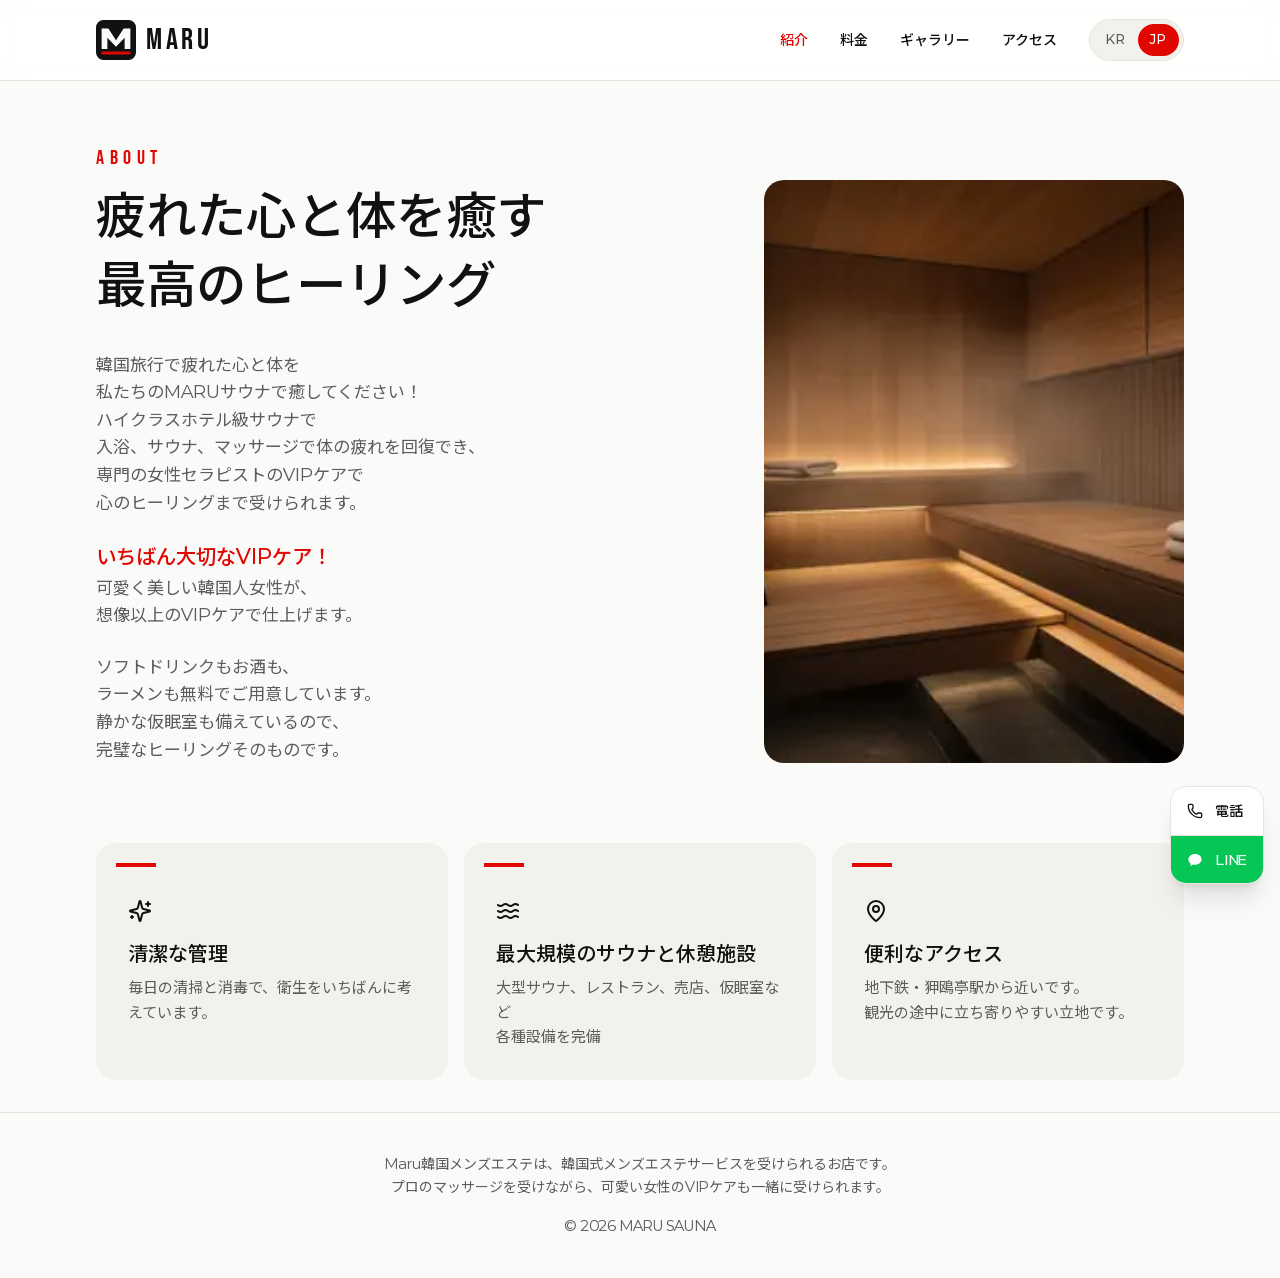
==== about/index.html @ e3f797ff "Align the hero block with the left guide" ====
<!DOCTYPE html><html lang="ja" class="antialiased"><head><meta name="twitter:card" content="summary_large_image"><meta name="twitter:title" content="MARU SPA &amp; SAUNA"><meta property="og:title" content="MARU SPA &amp; SAUNA"><meta property="og:site_name" content="MARU SPA &amp; SAUNA"><meta property="og:description" content="韓国旅行の疲れを癒すハイクラスサウナとオイルマッサージ、VIPケア。ドリンクとラーメン、仮眠室完備。"><meta name="twitter:description" content="韓国旅行の疲れを癒すハイクラスサウナとオイルマッサージ、VIPケア。ドリンクとラーメン、仮眠室完備。"><meta property="og:type" content="website"><meta property="og:url" content="https://marusauna.com/about"><meta property="og:image" content="https://marusauna.com/og.jpg"><meta property="og:image:width" content="1200"><meta property="og:image:height" content="630"><meta name="twitter:image" content="https://marusauna.com/og.jpg"><meta charSet="utf-8"/><meta name="viewport" content="width=device-width, initial-scale=1, viewport-fit=cover"/><link rel="stylesheet" href="/assets/styles-Bxp9fNoZ.css" data-precedence="default"/><title>紹介 | MARU SPA &amp; SAUNA</title><meta name="theme-color" content="#fafaf8"/><meta name="description" content="韓国旅行の疲れを癒すハイクラスサウナとオイルマッサージ、VIPケア。ドリンクとラーメン、仮眠室完備。"/><meta property="og:locale" content="ja_JP"/><meta property="og:locale:alternate" content="ko_KR"/><meta name="robots" content="index, follow, max-image-preview:large"/><meta name="googlebot" content="index, follow, max-image-preview:large"/><meta property="og:image:alt" content="江南・狎鴎亭のメンズエステ MARU"/><meta name="geo.region" content="KR-11"/><meta name="geo.placename" content="ソウル特別市江南区新沙洞"/><link rel="preload" href="/fonts/bebas-neue.woff2" as="font" type="font/woff2" crossorigin="anonymous"/><link rel="preload" href="/fonts/noto-sans-jp-400.woff2" as="font" type="font/woff2" crossorigin="anonymous"/><link rel="icon" href="/favicon.ico" sizes="32x32"/><link rel="icon" type="image/svg+xml" href="/favicon.svg"/><link rel="manifest" href="/__grok/manifest.webmanifest"/><link rel="apple-touch-icon" href="/__grok/icon-180.png"/><link rel="canonical" href="https://marusauna.com/about"/><link rel="alternate" hreflang="ko" href="https://marusauna.com/ko/about"/><link rel="alternate" hreflang="ja" href="https://marusauna.com/about"/><link rel="alternate" hreflang="x-default" href="https://marusauna.com/about"/><meta name="apple-mobile-web-app-title" content="MARU SPA &amp; SAUNA"><meta name="apple-mobile-web-app-status-bar-style" content="black"><script src="https://grok.com/grok-app-builder/extensions.js" defer></script></head><body><script type="application/ld+json">{"@context":"https://schema.org","@type":"HealthAndBeautyBusiness","name":"MARU SPA & SAUNA","telephone":"+82-10-2515-5442","alternateName":["마루 사우나","マルサウナ"],"image":["https://marusauna.com/og.jpg","https://marusauna.com/photos/hero-spa.jpg"],"url":"https://marusauna.com/about","address":{"@type":"PostalAddress","streetAddress":"논현로 831 네오스빌딩 지하","addressLocality":"강남구","addressRegion":"서울특별시","addressCountry":"KR"},"geo":{"@type":"GeoCoordinates","latitude":37.522581,"longitude":127.027856},"hasMap":"https://www.google.com/maps/search/?api=1&query=%EC%84%9C%EC%9A%B8%ED%8A%B9%EB%B3%84%EC%8B%9C%20%EA%B0%95%EB%82%A8%EA%B5%AC%20%EB%85%BC%ED%98%84%EB%A1%9C%20831%20%EB%84%A4%EC%98%A4%EC%8A%A4%EB%B9%8C%EB%94%A9","openingHoursSpecification":{"@type":"OpeningHoursSpecification","dayOfWeek":["Monday","Tuesday","Wednesday","Thursday","Friday","Saturday","Sunday"],"opens":"00:00","closes":"23:59"},"priceRange":"₩120,000 - ₩250,000","currenciesAccepted":"KRW, JPY","paymentAccepted":"Cash, Credit Card","areaServed":"JP","inLanguage":"ja","hasOfferCatalog":{"@type":"OfferCatalog","name":"料金","itemListElement":[{"@type":"Offer","name":"Aコース 80分","price":"120000","priceCurrency":"KRW"},{"@type":"Offer","name":"Bコース 75分","price":"180000","priceCurrency":"KRW"},{"@type":"Offer","name":"Cコース 90分","price":"250000","priceCurrency":"KRW"}]}}</script><!--$--><div class="min-h-screen bg-bg text-ink"><a href="#content" class="sr-only focus:not-sr-only focus:fixed focus:top-3 focus:left-3 focus:z-[70] focus:rounded-full focus:bg-ink focus:px-4 focus:py-3 focus:text-sm focus:text-surface">本文へスキップ</a><header class="fixed inset-x-0 top-0 z-40 border-b border-line bg-surface/85 backdrop-blur-md"><div class="mx-auto flex h-16 max-w-6xl items-center justify-between gap-3 px-5 md:h-20 md:px-8"><a class="flex items-center gap-2.5" aria-label="MARU" href="/"><svg viewBox="0 0 32 32" class="size-9 shrink-0 md:size-10" aria-hidden="true"><rect width="32" height="32" rx="6" fill="#111111"></rect><path fill="#FAFAF8" d="M4.5 23.2V6.8h5.4l6.1 9.4 6.1-9.4h5.4v16.4h-4.6V14.2L16 21.4l-6.9-7.2v9z"></path><rect x="4.5" y="25.2" width="23" height="2.4" fill="#E10600"></rect></svg><span class="font-display text-3xl tracking-[0.12em]">MARU</span></a><div class="ml-auto flex items-center gap-6 md:gap-8"><nav class="hidden gap-8 text-sm font-medium md:flex"><a class="text-accent active" href="/about" data-status="active" aria-current="page">紹介</a><a class="hover:text-accent" href="/pricing">料金</a><a class="hover:text-accent" href="/gallery">ギャラリー</a><a class="hover:text-accent" href="/access">アクセス</a></nav><div class="inline-flex items-center rounded-full border border-line bg-soft p-1 text-[13px] font-medium tracking-[0.08em]"><a class="rounded-full px-3 py-1.5 text-muted hover:text-ink" href="/ko/about">KR</a><a aria-current="page" class="rounded-full px-3 py-1.5 bg-accent text-surface active" href="/about" data-status="active">JP</a></div><button type="button" class="menu-button grid size-11 cursor-pointer place-items-center rounded-full border border-line md:hidden" popovertarget="mobile-menu" aria-label="メニューを開く"><svg xmlns="http://www.w3.org/2000/svg" width="24" height="24" viewBox="0 0 24 24" fill="none" stroke="currentColor" stroke-width="2" stroke-linecap="round" stroke-linejoin="round" class="lucide lucide-menu menu-open size-5" aria-hidden="true"><path d="M4 12h16"></path><path d="M4 18h16"></path><path d="M4 6h16"></path></svg><svg xmlns="http://www.w3.org/2000/svg" width="24" height="24" viewBox="0 0 24 24" fill="none" stroke="currentColor" stroke-width="2" stroke-linecap="round" stroke-linejoin="round" class="lucide lucide-x menu-close size-5" aria-hidden="true"><path d="M18 6 6 18"></path><path d="m6 6 12 12"></path></svg></button><nav id="mobile-menu" popover="auto" class="mobile-menu md:hidden"><a class="block py-3 text-right text-lg font-medium text-accent active" href="/about" data-status="active" aria-current="page">紹介</a><a class="block py-3 text-right text-lg font-medium " href="/pricing">料金</a><a class="block py-3 text-right text-lg font-medium " href="/gallery">ギャラリー</a><a class="block py-3 text-right text-lg font-medium " href="/access">アクセス</a></nav></div></div></header><main id="content" tabindex="-1" class="scroll-mt-20 outline-none"><section class="mx-auto max-w-6xl px-4 pb-16 md:px-8 md:pb-20 pt-28 md:pt-36"><p class="font-display text-xl tracking-[0.28em] text-accent">ABOUT</p><div class="mt-2 grid items-stretch gap-8 md:grid-cols-[minmax(0,1fr)_320px] lg:grid-cols-[minmax(0,1fr)_420px] lg:gap-12"><div><h2 class="max-w-full text-[clamp(2rem,4vw,3.15rem)] font-semibold leading-snug">疲れた心と体を癒す<br/>最高のヒーリング</h2><div class="mt-8 space-y-6 text-[15px] leading-relaxed text-muted sm:text-base md:text-[17px]"><p><span class="block  ">韓国旅行で疲れた心と体を</span><span class="block  ">私たちのMARUサウナで癒してください！</span><span class="block  ">ハイクラスホテル級サウナで</span><span class="block  ">入浴、サウナ、マッサージで体の疲れを回復でき、</span><span class="block  ">専門の女性セラピストのVIPケアで</span><span class="block  ">心のヒーリングまで受けられます。</span></p><p><span class="block  text-[1.2em] font-medium text-accent">いちばん大切なVIPケア！</span><span class="block  ">可愛く美しい韓国人女性が、</span><span class="block  ">想像以上のVIPケアで仕上げます。</span></p><p><span class="block  ">ソフトドリンクもお酒も、</span><span class="block  ">ラーメンも無料でご用意しています。</span><span class="block  ">静かな仮眠室も備えているので、</span><span class="block  ">完璧なヒーリングそのものです。</span></p></div></div><div class="relative mt-8 h-56 overflow-hidden rounded-card md:mt-0 md:h-full"><picture class="block h-full w-full"><source type="image/webp" srcset="/photos/sauna-480.webp 480w, /photos/sauna-800.webp 800w" sizes="(min-width: 1024px) 420px, (min-width: 768px) 320px, 100vw"/><img src="/photos/sauna-800.webp" alt="温かい木のサウナ室内" width="1168" height="784" sizes="(min-width: 1024px) 420px, (min-width: 768px) 320px, 100vw" class="absolute inset-0 h-full w-full object-cover" loading="lazy" decoding="async" fetchpriority="low"/></picture></div></div></section><section class="mx-auto grid max-w-6xl gap-4 px-5 pb-8 md:grid-cols-3 md:px-8"><article class="relative rounded-card bg-soft p-8"><span class="absolute top-5 left-5 h-1 w-10 bg-accent"></span><svg xmlns="http://www.w3.org/2000/svg" width="24" height="24" viewBox="0 0 24 24" fill="none" stroke="currentColor" stroke-width="2" stroke-linecap="round" stroke-linejoin="round" class="lucide lucide-sparkles mt-6 size-6" aria-hidden="true"><path d="M9.937 15.5A2 2 0 0 0 8.5 14.063l-6.135-1.582a.5.5 0 0 1 0-.962L8.5 9.936A2 2 0 0 0 9.937 8.5l1.582-6.135a.5.5 0 0 1 .963 0L14.063 8.5A2 2 0 0 0 15.5 9.937l6.135 1.581a.5.5 0 0 1 0 .964L15.5 14.063a2 2 0 0 0-1.437 1.437l-1.582 6.135a.5.5 0 0 1-.963 0z"></path><path d="M20 3v4"></path><path d="M22 5h-4"></path><path d="M4 17v2"></path><path d="M5 18H3"></path></svg><h3 class="mt-4 text-xl font-semibold">清潔な管理</h3><p class="mt-2 whitespace-pre-line text-[15px] leading-relaxed text-muted">毎日の清掃と消毒で、衛生をいちばんに考えています。</p></article><article class="relative rounded-card bg-soft p-8"><span class="absolute top-5 left-5 h-1 w-10 bg-accent"></span><svg xmlns="http://www.w3.org/2000/svg" width="24" height="24" viewBox="0 0 24 24" fill="none" stroke="currentColor" stroke-width="2" stroke-linecap="round" stroke-linejoin="round" class="lucide lucide-waves mt-6 size-6" aria-hidden="true"><path d="M2 6c.6.5 1.2 1 2.5 1C7 7 7 5 9.5 5c2.6 0 2.4 2 5 2 2.5 0 2.5-2 5-2 1.3 0 1.9.5 2.5 1"></path><path d="M2 12c.6.5 1.2 1 2.5 1 2.5 0 2.5-2 5-2 2.6 0 2.4 2 5 2 2.5 0 2.5-2 5-2 1.3 0 1.9.5 2.5 1"></path><path d="M2 18c.6.5 1.2 1 2.5 1 2.5 0 2.5-2 5-2 2.6 0 2.4 2 5 2 2.5 0 2.5-2 5-2 1.3 0 1.9.5 2.5 1"></path></svg><h3 class="mt-4 text-xl font-semibold">最大規模のサウナと休憩施設</h3><p class="mt-2 whitespace-pre-line text-[15px] leading-relaxed text-muted">大型サウナ、レストラン、売店、仮眠室など
各種設備を完備</p></article><article class="relative rounded-card bg-soft p-8"><span class="absolute top-5 left-5 h-1 w-10 bg-accent"></span><svg xmlns="http://www.w3.org/2000/svg" width="24" height="24" viewBox="0 0 24 24" fill="none" stroke="currentColor" stroke-width="2" stroke-linecap="round" stroke-linejoin="round" class="lucide lucide-map-pin mt-6 size-6" aria-hidden="true"><path d="M20 10c0 4.993-5.539 10.193-7.399 11.799a1 1 0 0 1-1.202 0C9.539 20.193 4 14.993 4 10a8 8 0 0 1 16 0"></path><circle cx="12" cy="10" r="3"></circle></svg><h3 class="mt-4 text-xl font-semibold">便利なアクセス</h3><p class="mt-2 whitespace-pre-line text-[15px] leading-relaxed text-muted">地下鉄・狎鴎亭駅から近いです。
観光の途中に立ち寄りやすい立地です。</p></article></section></main><footer class="border-t border-line px-5 py-10 text-center text-sm leading-relaxed text-muted"><p class="mx-auto max-w-3xl"><span class="block">Maru韓国メンズエステは、韓国式メンズエステサービスを受けられるお店です。</span><span class="block">プロのマッサージを受けながら、可愛い女性のVIPケアも一緒に受けられます。</span></p><p class="mt-4">© 2026 MARU SAUNA</p></footer><div class="fixed right-[max(1rem,env(safe-area-inset-right))] bottom-[max(1rem,env(safe-area-inset-bottom))] z-50 flex flex-col overflow-hidden rounded-2xl border border-line bg-surface shadow-xl"><a href="tel:+821025155442" class="flex min-h-12 items-center gap-3 px-4 py-3 text-sm font-medium hover:bg-soft"><svg xmlns="http://www.w3.org/2000/svg" width="24" height="24" viewBox="0 0 24 24" fill="none" stroke="currentColor" stroke-width="2" stroke-linecap="round" stroke-linejoin="round" class="lucide lucide-phone size-4 shrink-0" aria-hidden="true"><path d="M13.832 16.568a1 1 0 0 0 1.213-.303l.355-.465A2 2 0 0 1 17 15h3a2 2 0 0 1 2 2v3a2 2 0 0 1-2 2A18 18 0 0 1 2 4a2 2 0 0 1 2-2h3a2 2 0 0 1 2 2v3a2 2 0 0 1-.8 1.6l-.468.351a1 1 0 0 0-.292 1.233 14 14 0 0 0 6.392 6.384"></path></svg>電話</a><span class="flex min-h-12 items-center gap-3 border-t border-line bg-[#06C755] px-4 py-3 text-sm font-semibold tracking-tight text-white"><svg viewBox="0 0 24 24" class="size-4 shrink-0" aria-hidden="true"><path fill="currentColor" d="M12 3C6.5 3 2 6.8 2 11.4c0 2.6 1.5 4.9 3.8 6.4-.1.7-.5 2.4-.6 2.8-.1.4.2.7.5.5.3-.2 2.4-1.6 3.3-2.2.9.3 1.9.4 2.9.4 5.5 0 10-3.8 10-8.3S17.5 3 12 3z"></path></svg>LINE</span></div></div><!--/$--></body></html>
---- assets/styles-Bxp9fNoZ.css ----
/*! tailwindcss v4.3.3 | MIT License | https://tailwindcss.com */
@layer properties{@supports (((-webkit-hyphens:none)) and (not (margin-trim:inline))) or ((-moz-orient:inline) and (not (color:rgb(from red r g b)))){*,:before,:after,::backdrop{--tw-space-y-reverse:0;--tw-border-style:solid;--tw-gradient-position:initial;--tw-gradient-from:#0000;--tw-gradient-via:#0000;--tw-gradient-to:#0000;--tw-gradient-stops:initial;--tw-gradient-via-stops:initial;--tw-gradient-from-position:0%;--tw-gradient-via-position:50%;--tw-gradient-to-position:100%;--tw-leading:initial;--tw-font-weight:initial;--tw-tracking:initial;--tw-ordinal:initial;--tw-slashed-zero:initial;--tw-numeric-figure:initial;--tw-numeric-spacing:initial;--tw-numeric-fraction:initial;--tw-shadow:0 0 #0000;--tw-shadow-color:initial;--tw-shadow-alpha:100%;--tw-inset-shadow:0 0 #0000;--tw-inset-shadow-color:initial;--tw-inset-shadow-alpha:100%;--tw-ring-color:initial;--tw-ring-shadow:0 0 #0000;--tw-inset-ring-color:initial;--tw-inset-ring-shadow:0 0 #0000;--tw-ring-inset:initial;--tw-ring-offset-width:0px;--tw-ring-offset-color:#fff;--tw-ring-offset-shadow:0 0 #0000;--tw-backdrop-blur:initial;--tw-backdrop-brightness:initial;--tw-backdrop-contrast:initial;--tw-backdrop-grayscale:initial;--tw-backdrop-hue-rotate:initial;--tw-backdrop-invert:initial;--tw-backdrop-opacity:initial;--tw-backdrop-saturate:initial;--tw-backdrop-sepia:initial;--tw-duration:initial;--tw-scale-x:1;--tw-scale-y:1;--tw-scale-z:1}}}@layer theme{:root,:host{--font-sans:"Paperlogy", "Noto Sans JP", system-ui, sans-serif;--font-mono:ui-monospace, SFMono-Regular, Menlo, Monaco, Consolas, "Liberation Mono", "Courier New", monospace;--color-white:#fff;--spacing:.25rem;--container-sm:24rem;--container-lg:32rem;--container-3xl:48rem;--container-6xl:72rem;--text-xs:.75rem;--text-xs--line-height:calc(1 / .75);--text-sm:.875rem;--text-sm--line-height:calc(1.25 / .875);--text-base:1rem;--text-base--line-height:calc(1.5 / 1);--text-lg:1.125rem;--text-lg--line-height:calc(1.75 / 1.125);--text-xl:1.25rem;--text-xl--line-height:calc(1.75 / 1.25);--text-2xl:1.5rem;--text-2xl--line-height:calc(2 / 1.5);--text-3xl:1.875rem;--text-3xl--line-height:calc(2.25 / 1.875);--font-weight-light:300;--font-weight-medium:500;--font-weight-semibold:600;--tracking-tight:-.025em;--tracking-normal:0em;--tracking-wide:.025em;--leading-snug:1.375;--leading-relaxed:1.625;--radius-2xl:1rem;--blur-md:12px;--default-transition-duration:.15s;--default-transition-timing-function:cubic-bezier(.4, 0, .2, 1);--default-font-family:var(--font-sans);--default-mono-font-family:var(--font-mono);--font-display:"Bebas Neue", "Arial Narrow", sans-serif;--color-bg:#fafaf8;--color-surface:#fff;--color-ink:#111;--color-muted:#5c5c5c;--color-accent:#e10600;--color-line:#e6e4df;--color-soft:#f3f1ec;--radius-card:1.25rem}}@layer base{*,:after,:before,::backdrop{box-sizing:border-box;border:0 solid;margin:0;padding:0}::file-selector-button{box-sizing:border-box;border:0 solid;margin:0;padding:0}html,:host{-webkit-text-size-adjust:100%;tab-size:4;line-height:1.5;font-family:var(--default-font-family,-apple-system, BlinkMacSystemFont, "Segoe UI", Roboto, "Helvetica Neue", "Noto Sans", Arial, sans-serif, "Apple Color Emoji", "Segoe UI Emoji", "Segoe UI Symbol", "Noto Color Emoji");font-feature-settings:var(--default-font-feature-settings,normal);font-variation-settings:var(--default-font-variation-settings,normal);-webkit-tap-highlight-color:transparent}hr{height:0;color:inherit;border-top-width:1px}abbr:where([title]){-webkit-text-decoration:underline dotted;text-decoration:underline dotted}h1,h2,h3,h4,h5,h6{font-size:inherit;font-weight:inherit}a{color:inherit;-webkit-text-decoration:inherit;-webkit-text-decoration:inherit;-webkit-text-decoration:inherit;-webkit-text-decoration:inherit;text-decoration:inherit}b,strong{font-weight:bolder}code,kbd,samp,pre{font-family:var(--default-mono-font-family,ui-monospace, SFMono-Regular, Menlo, Monaco, Consolas, "Liberation Mono", "Courier New", monospace);font-feature-settings:var(--default-mono-font-feature-settings,normal);font-variation-settings:var(--default-mono-font-variation-settings,normal);font-size:1em}small{font-size:80%}sub,sup{vertical-align:baseline;font-size:75%;line-height:0;position:relative}sub{bottom:-.25em}sup{top:-.5em}table{text-indent:0;border-color:inherit;border-collapse:collapse}:-moz-focusring:where(:not(iframe)){outline:auto}progress{vertical-align:baseline}summary{display:list-item}ol,ul,menu{list-style:none}img,svg,video,canvas,audio,iframe,embed,object{vertical-align:middle;display:block}img,video{max-width:100%;height:auto}button,input,select,optgroup,textarea{font:inherit;font-feature-settings:inherit;font-variation-settings:inherit;letter-spacing:inherit;color:inherit;opacity:1;background-color:#0000;border-radius:0}::file-selector-button{font:inherit;font-feature-settings:inherit;font-variation-settings:inherit;letter-spacing:inherit;color:inherit;opacity:1;background-color:#0000;border-radius:0}:where(select:is([multiple],[size])) optgroup{font-weight:bolder}:where(select:is([multiple],[size])) optgroup option{padding-inline-start:20px}::file-selector-button{margin-inline-end:4px}::placeholder{opacity:1}@supports (not ((-webkit-appearance:-apple-pay-button))) or (contain-intrinsic-size:1px){::placeholder{color:currentColor}@supports (color:color-mix(in lab, red, red)){::placeholder{color:color-mix(in oklab, currentcolor 50%, transparent)}}}textarea{resize:vertical}::-webkit-search-decoration{-webkit-appearance:none}::-webkit-date-and-time-value{min-height:1lh;text-align:inherit}::-webkit-datetime-edit{display:inline-flex}::-webkit-datetime-edit-fields-wrapper{padding:0}::-webkit-datetime-edit{padding-block:0}::-webkit-datetime-edit-year-field{padding-block:0}::-webkit-datetime-edit-month-field{padding-block:0}::-webkit-datetime-edit-day-field{padding-block:0}::-webkit-datetime-edit-hour-field{padding-block:0}::-webkit-datetime-edit-minute-field{padding-block:0}::-webkit-datetime-edit-second-field{padding-block:0}::-webkit-datetime-edit-millisecond-field{padding-block:0}::-webkit-datetime-edit-meridiem-field{padding-block:0}::-webkit-calendar-picker-indicator{line-height:1}:-moz-ui-invalid{box-shadow:none}button,input:where([type=button],[type=reset],[type=submit]){appearance:button}::file-selector-button{appearance:button}::-webkit-inner-spin-button{height:auto}::-webkit-outer-spin-button{height:auto}[hidden]:where(:not([hidden=until-found])){display:none!important}html{scroll-behavior:smooth;-webkit-font-smoothing:antialiased}body{background:var(--color-bg);color:var(--color-ink);font-family:var(--font-sans);font-synthesis:none}button:not(:disabled),[role=button]:not(:disabled){cursor:pointer}h1,h2,h3{text-wrap:balance}p{text-wrap:pretty}a:focus-visible,button:focus-visible,summary:focus-visible{outline:2px solid var(--color-accent);outline-offset:3px}@keyframes hero-rise{0%{opacity:0;transform:translateY(28px)}to{opacity:1;transform:translateY(0)}}.hero-rise{animation:1.15s cubic-bezier(.16,1,.3,1) both hero-rise}.hero-rise-2{animation-delay:.14s}.hero-rise-3{animation-delay:.28s}.hero-rise-4{animation-delay:.42s}@media (prefers-reduced-motion:reduce){html{scroll-behavior:auto}*,:before,:after{transition-duration:.01ms!important;animation-duration:.01ms!important;animation-iteration-count:1!important}}.menu-close{display:none}html:has(#mobile-menu:popover-open) .menu-open{display:none}html:has(#mobile-menu:popover-open) .menu-close{display:block}.mobile-menu{border:0;border-top:1px solid var(--color-line);background:var(--color-surface);width:100%;max-width:none;height:auto;padding:.5rem 1.25rem max(1rem, env(safe-area-inset-bottom));color:var(--color-ink);margin:0;position:fixed;inset:4rem 0 auto}.mobile-menu::backdrop{background:0 0}.photo-nav{display:none}.photo:target{z-index:80;background:#111111eb;justify-content:center;align-items:center;display:flex;position:fixed;inset:0}.photo:target picture,.photo:target img{object-fit:contain;width:auto;max-width:92vw;height:auto;max-height:82svh}.photo:target .photo-open{display:none}.photo:target .photo-nav{z-index:2;color:#fafaf8;background:#ffffff29;border-radius:999px;place-items:center;width:2.75rem;height:2.75rem;font-size:1.4rem;display:grid;position:absolute}.photo-prev{top:50%;left:1rem;transform:translateY(-50%)}.photo-next{top:50%;right:1rem;transform:translateY(-50%)}.photo-close{top:1rem;right:1rem}}@layer components;@layer utilities{.sr-only{clip-path:inset(50%);white-space:nowrap;border-width:0;width:1px;height:1px;margin:-1px;padding:0;position:absolute;overflow:hidden}.absolute{position:absolute}.fixed{position:fixed}.relative{position:relative}.inset-0{inset:0}.inset-x-0{inset-inline:0}.top-0{top:0}.top-3{top:calc(var(--spacing) * 3)}.top-5{top:calc(var(--spacing) * 5)}.right-3{right:calc(var(--spacing) * 3)}.right-\[max\(1rem\,env\(safe-area-inset-right\)\)\]{right:max(1rem, env(safe-area-inset-right))}.bottom-3{bottom:calc(var(--spacing) * 3)}.bottom-\[max\(1rem\,env\(safe-area-inset-bottom\)\)\]{bottom:max(1rem, env(safe-area-inset-bottom))}.left-3{left:calc(var(--spacing) * 3)}.left-5{left:calc(var(--spacing) * 5)}.z-10{z-index:10}.z-40{z-index:40}.z-50{z-index:50}.col-span-2{grid-column:span 2/span 2}.mx-auto{margin-inline:auto}.mt-1{margin-top:var(--spacing)}.mt-2{margin-top:calc(var(--spacing) * 2)}.mt-3{margin-top:calc(var(--spacing) * 3)}.mt-4{margin-top:calc(var(--spacing) * 4)}.mt-6{margin-top:calc(var(--spacing) * 6)}.mt-8{margin-top:calc(var(--spacing) * 8)}.mt-10{margin-top:calc(var(--spacing) * 10)}.mt-16{margin-top:calc(var(--spacing) * 16)}.mt-\[0\.55em\]{margin-top:.55em}.mb-3{margin-bottom:calc(var(--spacing) * 3)}.mb-4{margin-bottom:calc(var(--spacing) * 4)}.ml-1{margin-left:var(--spacing)}.ml-2{margin-left:calc(var(--spacing) * 2)}.ml-auto{margin-left:auto}.block{display:block}.flex{display:flex}.grid{display:grid}.hidden{display:none}.inline-block{display:inline-block}.inline-flex{display:inline-flex}.aspect-\[3\/4\]{aspect-ratio:3/4}.size-1{width:var(--spacing);height:var(--spacing)}.size-4{width:calc(var(--spacing) * 4);height:calc(var(--spacing) * 4)}.size-5{width:calc(var(--spacing) * 5);height:calc(var(--spacing) * 5)}.size-6{width:calc(var(--spacing) * 6);height:calc(var(--spacing) * 6)}.size-8{width:calc(var(--spacing) * 8);height:calc(var(--spacing) * 8)}.size-9{width:calc(var(--spacing) * 9);height:calc(var(--spacing) * 9)}.size-11{width:calc(var(--spacing) * 11);height:calc(var(--spacing) * 11)}.h-1{height:var(--spacing)}.h-16{height:calc(var(--spacing) * 16)}.h-44{height:calc(var(--spacing) * 44)}.h-56{height:calc(var(--spacing) * 56)}.h-64{height:calc(var(--spacing) * 64)}.h-full{height:100%}.min-h-12{min-height:calc(var(--spacing) * 12)}.min-h-\[100svh\]{min-height:100svh}.min-h-screen{min-height:100vh}.w-10{width:calc(var(--spacing) * 10)}.w-full{width:100%}.max-w-3xl{max-width:var(--container-3xl)}.max-w-6xl{max-width:var(--container-6xl)}.max-w-full{max-width:100%}.max-w-none{max-width:none}.max-w-sm{max-width:var(--container-sm)}.flex-1{flex:1}.shrink-0{flex-shrink:0}.-rotate-2{rotate:-2deg}.cursor-pointer{cursor:pointer}.scroll-mt-20{scroll-margin-top:calc(var(--spacing) * 20)}.grid-cols-2{grid-template-columns:repeat(2,minmax(0,1fr))}.flex-col{flex-direction:column}.flex-wrap{flex-wrap:wrap}.place-items-center{place-items:center}.items-center{align-items:center}.items-end{align-items:flex-end}.items-start{align-items:flex-start}.items-stretch{align-items:stretch}.justify-between{justify-content:space-between}.justify-center{justify-content:center}.gap-1\.5{gap:calc(var(--spacing) * 1.5)}.gap-2{gap:calc(var(--spacing) * 2)}.gap-2\.5{gap:calc(var(--spacing) * 2.5)}.gap-3{gap:calc(var(--spacing) * 3)}.gap-4{gap:calc(var(--spacing) * 4)}.gap-5{gap:calc(var(--spacing) * 5)}.gap-6{gap:calc(var(--spacing) * 6)}.gap-8{gap:calc(var(--spacing) * 8)}.gap-10{gap:calc(var(--spacing) * 10)}:where(.space-y-5>:not(:last-child)){--tw-space-y-reverse:0;margin-block-start:calc(calc(var(--spacing) * 5) * var(--tw-space-y-reverse));margin-block-end:calc(calc(var(--spacing) * 5) * calc(1 - var(--tw-space-y-reverse)))}:where(.space-y-6>:not(:last-child)){--tw-space-y-reverse:0;margin-block-start:calc(calc(var(--spacing) * 6) * var(--tw-space-y-reverse));margin-block-end:calc(calc(var(--spacing) * 6) * calc(1 - var(--tw-space-y-reverse)))}.gap-x-4{column-gap:calc(var(--spacing) * 4)}.gap-y-2{row-gap:calc(var(--spacing) * 2)}.overflow-hidden{overflow:hidden}.rounded-2xl{border-radius:var(--radius-2xl)}.rounded-card{border-radius:var(--radius-card)}.rounded-full{border-radius:2147483647px}.border{border-style:var(--tw-border-style);border-width:1px}.border-0{border-style:var(--tw-border-style);border-width:0}.border-t{border-top-style:var(--tw-border-style);border-top-width:1px}.border-b{border-bottom-style:var(--tw-border-style);border-bottom-width:1px}.border-line{border-color:var(--color-line)}.border-white\/40{border-color:#fff6}@supports (color:color-mix(in lab, red, red)){.border-white\/40{border-color:color-mix(in oklab, var(--color-white) 40%, transparent)}}.bg-\[\#06C755\]{background-color:#06c755}.bg-accent{background-color:var(--color-accent)}.bg-bg{background-color:var(--color-bg)}.bg-ink{background-color:var(--color-ink)}.bg-ink\/70{background-color:#111111b3}@supports (color:color-mix(in lab, red, red)){.bg-ink\/70{background-color:color-mix(in oklab, var(--color-ink) 70%, transparent)}}.bg-soft{background-color:var(--color-soft)}.bg-surface{background-color:var(--color-surface)}.bg-surface\/85{background-color:#ffffffd9}@supports (color:color-mix(in lab, red, red)){.bg-surface\/85{background-color:color-mix(in oklab, var(--color-surface) 85%, transparent)}}.bg-gradient-to-t{--tw-gradient-position:to top in oklab;background-image:linear-gradient(var(--tw-gradient-stops))}.from-ink{--tw-gradient-from:var(--color-ink);--tw-gradient-stops:var(--tw-gradient-via-stops,var(--tw-gradient-position), var(--tw-gradient-from) var(--tw-gradient-from-position), var(--tw-gradient-to) var(--tw-gradient-to-position))}.via-ink\/45{--tw-gradient-via:#11111173}@supports (color:color-mix(in lab, red, red)){.via-ink\/45{--tw-gradient-via:color-mix(in oklab, var(--color-ink) 45%, transparent)}}.via-ink\/45{--tw-gradient-via-stops:var(--tw-gradient-position), var(--tw-gradient-from) var(--tw-gradient-from-position), var(--tw-gradient-via) var(--tw-gradient-via-position), var(--tw-gradient-to) var(--tw-gradient-to-position);--tw-gradient-stops:var(--tw-gradient-via-stops)}.to-ink\/10{--tw-gradient-to:#1111111a}@supports (color:color-mix(in lab, red, red)){.to-ink\/10{--tw-gradient-to:color-mix(in oklab, var(--color-ink) 10%, transparent)}}.to-ink\/10{--tw-gradient-stops:var(--tw-gradient-via-stops,var(--tw-gradient-position), var(--tw-gradient-from) var(--tw-gradient-from-position), var(--tw-gradient-to) var(--tw-gradient-to-position))}.object-cover{object-fit:cover}.p-1{padding:var(--spacing)}.p-8{padding:calc(var(--spacing) * 8)}.px-3{padding-inline:calc(var(--spacing) * 3)}.px-4{padding-inline:calc(var(--spacing) * 4)}.px-5{padding-inline:calc(var(--spacing) * 5)}.px-6{padding-inline:calc(var(--spacing) * 6)}.py-1{padding-block:var(--spacing)}.py-1\.5{padding-block:calc(var(--spacing) * 1.5)}.py-3{padding-block:calc(var(--spacing) * 3)}.py-4{padding-block:calc(var(--spacing) * 4)}.py-8{padding-block:calc(var(--spacing) * 8)}.py-10{padding-block:calc(var(--spacing) * 10)}.py-28{padding-block:calc(var(--spacing) * 28)}.pt-16{padding-top:calc(var(--spacing) * 16)}.pt-20{padding-top:calc(var(--spacing) * 20)}.pt-28{padding-top:calc(var(--spacing) * 28)}.pr-6{padding-right:calc(var(--spacing) * 6)}.pb-1{padding-bottom:var(--spacing)}.pb-8{padding-bottom:calc(var(--spacing) * 8)}.pb-16{padding-bottom:calc(var(--spacing) * 16)}.pb-24{padding-bottom:calc(var(--spacing) * 24)}.pl-\[13vw\]{padding-left:13vw}.text-center{text-align:center}.text-right{text-align:right}.font-display{font-family:var(--font-display)}.font-sans{font-family:var(--font-sans)}.text-2xl{font-size:var(--text-2xl);line-height:var(--tw-leading,var(--text-2xl--line-height))}.text-3xl{font-size:var(--text-3xl);line-height:var(--tw-leading,var(--text-3xl--line-height))}.text-base{font-size:var(--text-base);line-height:var(--tw-leading,var(--text-base--line-height))}.text-lg{font-size:var(--text-lg);line-height:var(--tw-leading,var(--text-lg--line-height))}.text-sm{font-size:var(--text-sm);line-height:var(--tw-leading,var(--text-sm--line-height))}.text-xl{font-size:var(--text-xl);line-height:var(--tw-leading,var(--text-xl--line-height))}.text-xs{font-size:var(--text-xs);line-height:var(--tw-leading,var(--text-xs--line-height))}.text-\[1\.2em\]{font-size:1.2em}.text-\[13\.5px\]{font-size:13.5px}.text-\[13px\]{font-size:13px}.text-\[14px\]{font-size:14px}.text-\[15px\]{font-size:15px}.text-\[clamp\(1\.15rem\,2\.6vw\,1\.7rem\)\]{font-size:clamp(1.15rem,2.6vw,1.7rem)}.text-\[clamp\(1\.85rem\,3\.9vw\,3\.6rem\)\]{font-size:clamp(1.85rem,3.9vw,3.6rem)}.text-\[clamp\(2\.4rem\,3vw\,3\.25rem\)\]{font-size:clamp(2.4rem,3vw,3.25rem)}.text-\[clamp\(2rem\,4vw\,3\.15rem\)\]{font-size:clamp(2rem,4vw,3.15rem)}.text-\[clamp\(4\.75rem\,10vw\,9rem\)\]{font-size:clamp(4.75rem,10vw,9rem)}.leading-\[0\.8\]{--tw-leading:.8;line-height:.8}.leading-none{--tw-leading:1;line-height:1}.leading-relaxed{--tw-leading:var(--leading-relaxed);line-height:var(--leading-relaxed)}.leading-snug{--tw-leading:var(--leading-snug);line-height:var(--leading-snug)}.font-light{--tw-font-weight:var(--font-weight-light);font-weight:var(--font-weight-light)}.font-medium{--tw-font-weight:var(--font-weight-medium);font-weight:var(--font-weight-medium)}.font-semibold{--tw-font-weight:var(--font-weight-semibold);font-weight:var(--font-weight-semibold)}.tracking-\[0\.02em\]{--tw-tracking:.02em;letter-spacing:.02em}.tracking-\[0\.08em\]{--tw-tracking:.08em;letter-spacing:.08em}.tracking-\[0\.12em\]{--tw-tracking:.12em;letter-spacing:.12em}.tracking-\[0\.14em\]{--tw-tracking:.14em;letter-spacing:.14em}.tracking-\[0\.16em\]{--tw-tracking:.16em;letter-spacing:.16em}.tracking-\[0\.28em\]{--tw-tracking:.28em;letter-spacing:.28em}.tracking-normal{--tw-tracking:var(--tracking-normal);letter-spacing:var(--tracking-normal)}.tracking-tight{--tw-tracking:var(--tracking-tight);letter-spacing:var(--tracking-tight)}.tracking-wide{--tw-tracking:var(--tracking-wide);letter-spacing:var(--tracking-wide)}.text-balance{text-wrap:balance}.break-keep{word-break:keep-all}.whitespace-nowrap{white-space:nowrap}.whitespace-pre-line{white-space:pre-line}.text-accent{color:var(--color-accent)}.text-ink{color:var(--color-ink)}.text-muted{color:var(--color-muted)}.text-surface{color:var(--color-surface)}.text-white{color:var(--color-white)}.text-white\/85{color:#ffffffd9}@supports (color:color-mix(in lab, red, red)){.text-white\/85{color:color-mix(in oklab, var(--color-white) 85%, transparent)}}.tabular-nums{--tw-numeric-spacing:tabular-nums;font-variant-numeric:var(--tw-ordinal,) var(--tw-slashed-zero,) var(--tw-numeric-figure,) var(--tw-numeric-spacing,) var(--tw-numeric-fraction,)}.antialiased{-webkit-font-smoothing:antialiased;-moz-osx-font-smoothing:grayscale}.shadow-xl{--tw-shadow:0 20px 25px -5px var(--tw-shadow-color,#0000001a), 0 8px 10px -6px var(--tw-shadow-color,#0000001a);box-shadow:var(--tw-inset-shadow), var(--tw-inset-ring-shadow), var(--tw-ring-offset-shadow), var(--tw-ring-shadow), var(--tw-shadow)}.ring-2{--tw-ring-shadow:var(--tw-ring-inset,) 0 0 0 calc(2px + var(--tw-ring-offset-width)) var(--tw-ring-color,currentcolor);box-shadow:var(--tw-inset-shadow), var(--tw-inset-ring-shadow), var(--tw-ring-offset-shadow), var(--tw-ring-shadow), var(--tw-shadow)}.ring-transparent{--tw-ring-color:transparent}.backdrop-blur-md{--tw-backdrop-blur:blur(var(--blur-md));-webkit-backdrop-filter:var(--tw-backdrop-blur,) var(--tw-backdrop-brightness,) var(--tw-backdrop-contrast,) var(--tw-backdrop-grayscale,) var(--tw-backdrop-hue-rotate,) var(--tw-backdrop-invert,) var(--tw-backdrop-opacity,) var(--tw-backdrop-saturate,) var(--tw-backdrop-sepia,);backdrop-filter:var(--tw-backdrop-blur,) var(--tw-backdrop-brightness,) var(--tw-backdrop-contrast,) var(--tw-backdrop-grayscale,) var(--tw-backdrop-hue-rotate,) var(--tw-backdrop-invert,) var(--tw-backdrop-opacity,) var(--tw-backdrop-saturate,) var(--tw-backdrop-sepia,)}.transition-\[box-shadow\]{transition-property:box-shadow;transition-timing-function:var(--tw-ease,var(--default-transition-timing-function));transition-duration:var(--tw-duration,var(--default-transition-duration))}.duration-300{--tw-duration:.3s;transition-duration:.3s}.outline-none{--tw-outline-style:none;outline-style:none}@media (hover:hover){.hover\:bg-soft:hover{background-color:var(--color-soft)}.hover\:text-accent:hover{color:var(--color-accent)}.hover\:text-ink:hover{color:var(--color-ink)}.hover\:ring-accent:hover{--tw-ring-color:var(--color-accent)}}.focus\:not-sr-only:focus{clip-path:none;white-space:normal;width:auto;height:auto;margin:0;padding:0;position:static;overflow:visible}.focus\:fixed:focus{position:fixed}.focus\:top-3:focus{top:calc(var(--spacing) * 3)}.focus\:left-3:focus{left:calc(var(--spacing) * 3)}.focus\:z-\[70\]:focus{z-index:70}.focus\:rounded-full:focus{border-radius:2147483647px}.focus\:bg-ink:focus{background-color:var(--color-ink)}.focus\:px-4:focus{padding-inline:calc(var(--spacing) * 4)}.focus\:py-3:focus{padding-block:calc(var(--spacing) * 3)}.focus\:text-sm:focus{font-size:var(--text-sm);line-height:var(--tw-leading,var(--text-sm--line-height))}.focus\:text-surface:focus{color:var(--color-surface)}.active\:ring-accent:active{--tw-ring-color:var(--color-accent)}@media (width>=40rem){.sm\:max-w-lg{max-width:var(--container-lg)}.sm\:grid-cols-2{grid-template-columns:repeat(2,minmax(0,1fr))}.sm\:text-base{font-size:var(--text-base);line-height:var(--tw-leading,var(--text-base--line-height))}}@media (width>=48rem){.md\:col-span-3{grid-column:span 3/span 3}.md\:mt-0{margin-top:0}.md\:mt-20{margin-top:calc(var(--spacing) * 20)}.md\:flex{display:flex}.md\:hidden{display:none}.md\:size-10{width:calc(var(--spacing) * 10);height:calc(var(--spacing) * 10)}.md\:h-20{height:calc(var(--spacing) * 20)}.md\:h-64{height:calc(var(--spacing) * 64)}.md\:h-80{height:calc(var(--spacing) * 80)}.md\:h-\[28rem\]{height:28rem}.md\:h-full{height:100%}.md\:grid-cols-2{grid-template-columns:repeat(2,minmax(0,1fr))}.md\:grid-cols-3{grid-template-columns:repeat(3,minmax(0,1fr))}.md\:grid-cols-\[minmax\(0\,1fr\)_320px\]{grid-template-columns:minmax(0,1fr) 320px}.md\:flex-row{flex-direction:row}.md\:items-end{align-items:flex-end}.md\:gap-8{gap:calc(var(--spacing) * 8)}.md\:gap-10{gap:calc(var(--spacing) * 10)}.md\:px-8{padding-inline:calc(var(--spacing) * 8)}.md\:py-36{padding-block:calc(var(--spacing) * 36)}.md\:pt-24{padding-top:calc(var(--spacing) * 24)}.md\:pt-36{padding-top:calc(var(--spacing) * 36)}.md\:pr-16{padding-right:calc(var(--spacing) * 16)}.md\:pb-20{padding-bottom:calc(var(--spacing) * 20)}.md\:pb-24{padding-bottom:calc(var(--spacing) * 24)}.md\:pb-32{padding-bottom:calc(var(--spacing) * 32)}.md\:text-2xl{font-size:var(--text-2xl);line-height:var(--tw-leading,var(--text-2xl--line-height))}.md\:text-base{font-size:var(--text-base);line-height:var(--tw-leading,var(--text-base--line-height))}.md\:text-xl{font-size:var(--text-xl);line-height:var(--tw-leading,var(--text-xl--line-height))}.md\:text-\[17px\]{font-size:17px}.md\:text-\[19px\]{font-size:19px}@media (hover:hover){.md\:group-hover\:scale-105:is(:where(.group):hover *){--tw-scale-x:105%;--tw-scale-y:105%;--tw-scale-z:105%;scale:var(--tw-scale-x) var(--tw-scale-y)}}}@media (width>=64rem){.lg\:grid-cols-\[minmax\(0\,1fr\)_420px\]{grid-template-columns:minmax(0,1fr) 420px}.lg\:gap-12{gap:calc(var(--spacing) * 12)}.lg\:text-\[23px\]{font-size:23px}}@media (width>=80rem){.xl\:grid-cols-4{grid-template-columns:repeat(4,minmax(0,1fr))}}}@font-face{font-family:Bebas Neue;font-style:normal;font-weight:400;font-display:swap;src:url(/fonts/bebas-neue.woff2)format("woff2")}@font-face{font-family:Paperlogy;font-style:normal;font-weight:400;font-display:swap;src:url(/fonts/paperlogy-4regular.woff2)format("woff2")}@font-face{font-family:Paperlogy;font-style:normal;font-weight:500;font-display:swap;src:url(/fonts/paperlogy-5medium.woff2)format("woff2")}@font-face{font-family:Noto Sans JP;font-style:normal;font-weight:400;font-display:swap;unicode-range:U+2026,U+3000-303F,U+3040-30FF,U+4E00-9FFF,U+FF00-FFEF;src:url(/fonts/noto-sans-jp-400.woff2)format("woff2")}@font-face{font-family:Noto Sans JP;font-style:normal;font-weight:500;font-display:swap;unicode-range:U+2026,U+3000-303F,U+3040-30FF,U+4E00-9FFF,U+FF00-FFEF;src:url(/fonts/noto-sans-jp-500.woff2)format("woff2")}@property --tw-space-y-reverse{syntax:"*";inherits:false;initial-value:0}@property --tw-border-style{syntax:"*";inherits:false;initial-value:solid}@property --tw-gradient-position{syntax:"*";inherits:false}@property --tw-gradient-from{syntax:"<color>";inherits:false;initial-value:#0000}@property --tw-gradient-via{syntax:"<color>";inherits:false;initial-value:#0000}@property --tw-gradient-to{syntax:"<color>";inherits:false;initial-value:#0000}@property --tw-gradient-stops{syntax:"*";inherits:false}@property --tw-gradient-via-stops{syntax:"*";inherits:false}@property --tw-gradient-from-position{syntax:"<length-percentage>";inherits:false;initial-value:0%}@property --tw-gradient-via-position{syntax:"<length-percentage>";inherits:false;initial-value:50%}@property --tw-gradient-to-position{syntax:"<length-percentage>";inherits:false;initial-value:100%}@property --tw-leading{syntax:"*";inherits:false}@property --tw-font-weight{syntax:"*";inherits:false}@property --tw-tracking{syntax:"*";inherits:false}@property --tw-ordinal{syntax:"*";inherits:false}@property --tw-slashed-zero{syntax:"*";inherits:false}@property --tw-numeric-figure{syntax:"*";inherits:false}@property --tw-numeric-spacing{syntax:"*";inherits:false}@property --tw-numeric-fraction{syntax:"*";inherits:false}@property --tw-shadow{syntax:"*";inherits:false;initial-value:0 0 #0000}@property --tw-shadow-color{syntax:"*";inherits:false}@property --tw-shadow-alpha{syntax:"<percentage>";inherits:false;initial-value:100%}@property --tw-inset-shadow{syntax:"*";inherits:false;initial-value:0 0 #0000}@property --tw-inset-shadow-color{syntax:"*";inherits:false}@property --tw-inset-shadow-alpha{syntax:"<percentage>";inherits:false;initial-value:100%}@property --tw-ring-color{syntax:"*";inherits:false}@property --tw-ring-shadow{syntax:"*";inherits:false;initial-value:0 0 #0000}@property --tw-inset-ring-color{syntax:"*";inherits:false}@property --tw-inset-ring-shadow{syntax:"*";inherits:false;initial-value:0 0 #0000}@property --tw-ring-inset{syntax:"*";inherits:false}@property --tw-ring-offset-width{syntax:"<length>";inherits:false;initial-value:0}@property --tw-ring-offset-color{syntax:"*";inherits:false;initial-value:#fff}@property --tw-ring-offset-shadow{syntax:"*";inherits:false;initial-value:0 0 #0000}@property --tw-backdrop-blur{syntax:"*";inherits:false}@property --tw-backdrop-brightness{syntax:"*";inherits:false}@property --tw-backdrop-contrast{syntax:"*";inherits:false}@property --tw-backdrop-grayscale{syntax:"*";inherits:false}@property --tw-backdrop-hue-rotate{syntax:"*";inherits:false}@property --tw-backdrop-invert{syntax:"*";inherits:false}@property --tw-backdrop-opacity{syntax:"*";inherits:false}@property --tw-backdrop-saturate{syntax:"*";inherits:false}@property --tw-backdrop-sepia{syntax:"*";inherits:false}@property --tw-duration{syntax:"*";inherits:false}@property --tw-scale-x{syntax:"*";inherits:false;initial-value:1}@property --tw-scale-y{syntax:"*";inherits:false;initial-value:1}@property --tw-scale-z{syntax:"*";inherits:false;initial-value:1}
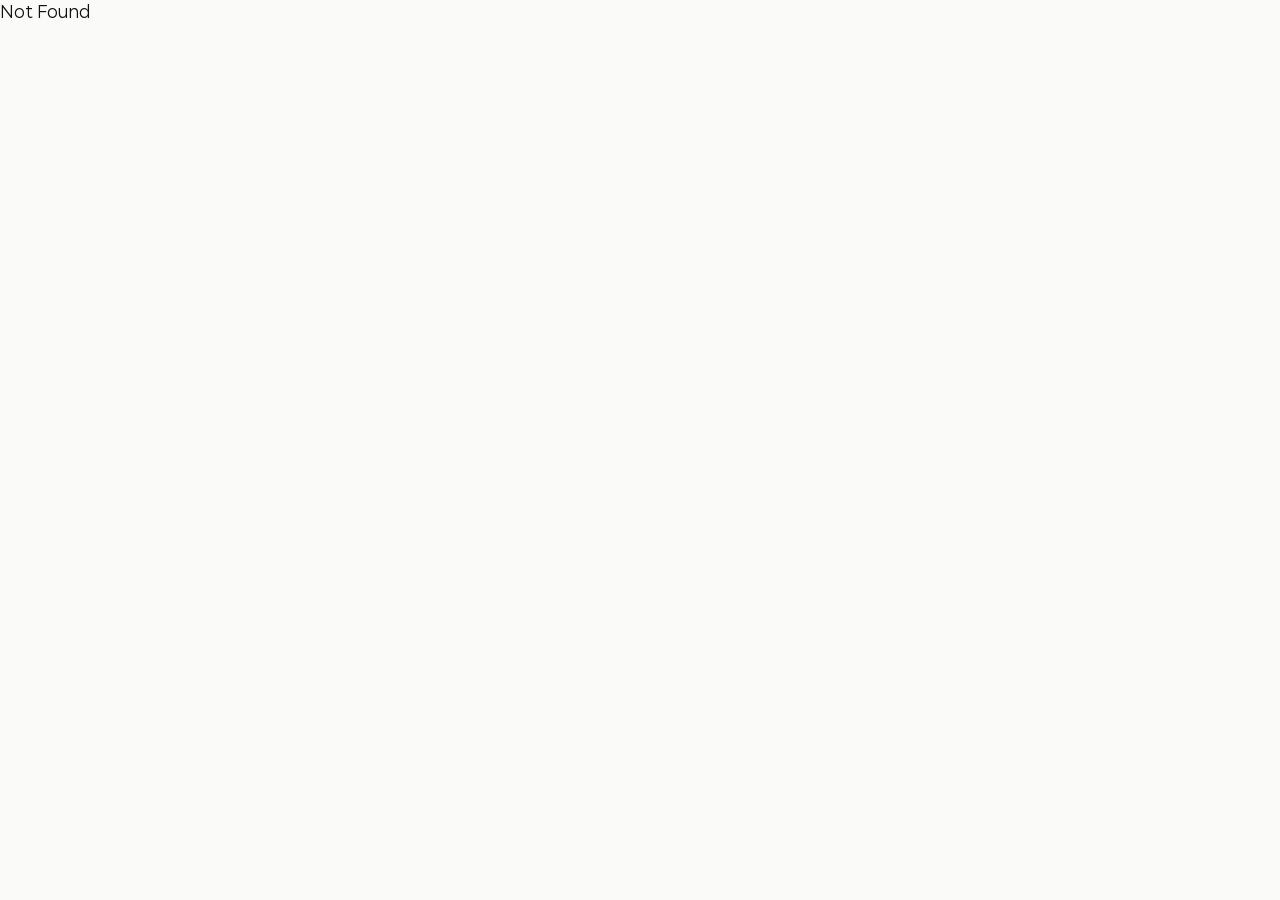
==== commit ab11e03a: "Restore the site to before the JavaScript removal" ====
--- a/about/index.html
+++ b/about/index.html
@@ -1,3 +1,3 @@
-<!DOCTYPE html><html lang="ja" class="antialiased"><head><meta name="twitter:card" content="summary_large_image"><meta name="twitter:title" content="MARU SPA &amp; SAUNA"><meta property="og:title" content="MARU SPA &amp; SAUNA"><meta property="og:site_name" content="MARU SPA &amp; SAUNA"><meta property="og:description" content="韓国旅行の疲れを癒すハイクラスサウナとオイルマッサージ、VIPケア。ドリンクとラーメン、仮眠室完備。"><meta name="twitter:description" content="韓国旅行の疲れを癒すハイクラスサウナとオイルマッサージ、VIPケア。ドリンクとラーメン、仮眠室完備。"><meta property="og:type" content="website"><meta property="og:url" content="https://marusauna.com/about"><meta property="og:image" content="https://marusauna.com/og.jpg"><meta property="og:image:width" content="1200"><meta property="og:image:height" content="630"><meta name="twitter:image" content="https://marusauna.com/og.jpg"><meta charSet="utf-8"/><meta name="viewport" content="width=device-width, initial-scale=1, viewport-fit=cover"/><link rel="stylesheet" href="/assets/styles-Bxp9fNoZ.css" data-precedence="default"/><title>紹介 | MARU SPA &amp; SAUNA</title><meta name="theme-color" content="#fafaf8"/><meta name="description" content="韓国旅行の疲れを癒すハイクラスサウナとオイルマッサージ、VIPケア。ドリンクとラーメン、仮眠室完備。"/><meta property="og:locale" content="ja_JP"/><meta property="og:locale:alternate" content="ko_KR"/><meta name="robots" content="index, follow, max-image-preview:large"/><meta name="googlebot" content="index, follow, max-image-preview:large"/><meta property="og:image:alt" content="江南・狎鴎亭のメンズエステ MARU"/><meta name="geo.region" content="KR-11"/><meta name="geo.placename" content="ソウル特別市江南区新沙洞"/><link rel="preload" href="/fonts/bebas-neue.woff2" as="font" type="font/woff2" crossorigin="anonymous"/><link rel="preload" href="/fonts/noto-sans-jp-400.woff2" as="font" type="font/woff2" crossorigin="anonymous"/><link rel="icon" href="/favicon.ico" sizes="32x32"/><link rel="icon" type="image/svg+xml" href="/favicon.svg"/><link rel="manifest" href="/__grok/manifest.webmanifest"/><link rel="apple-touch-icon" href="/__grok/icon-180.png"/><link rel="canonical" href="https://marusauna.com/about"/><link rel="alternate" hreflang="ko" href="https://marusauna.com/ko/about"/><link rel="alternate" hreflang="ja" href="https://marusauna.com/about"/><link rel="alternate" hreflang="x-default" href="https://marusauna.com/about"/><meta name="apple-mobile-web-app-title" content="MARU SPA &amp; SAUNA"><meta name="apple-mobile-web-app-status-bar-style" content="black"><script src="https://grok.com/grok-app-builder/extensions.js" defer></script></head><body><script type="application/ld+json">{"@context":"https://schema.org","@type":"HealthAndBeautyBusiness","name":"MARU SPA & SAUNA","telephone":"+82-10-2515-5442","alternateName":["마루 사우나","マルサウナ"],"image":["https://marusauna.com/og.jpg","https://marusauna.com/photos/hero-spa.jpg"],"url":"https://marusauna.com/about","address":{"@type":"PostalAddress","streetAddress":"논현로 831 네오스빌딩 지하","addressLocality":"강남구","addressRegion":"서울특별시","addressCountry":"KR"},"geo":{"@type":"GeoCoordinates","latitude":37.522581,"longitude":127.027856},"hasMap":"https://www.google.com/maps/search/?api=1&query=%EC%84%9C%EC%9A%B8%ED%8A%B9%EB%B3%84%EC%8B%9C%20%EA%B0%95%EB%82%A8%EA%B5%AC%20%EB%85%BC%ED%98%84%EB%A1%9C%20831%20%EB%84%A4%EC%98%A4%EC%8A%A4%EB%B9%8C%EB%94%A9","openingHoursSpecification":{"@type":"OpeningHoursSpecification","dayOfWeek":["Monday","Tuesday","Wednesday","Thursday","Friday","Saturday","Sunday"],"opens":"00:00","closes":"23:59"},"priceRange":"₩120,000 - ₩250,000","currenciesAccepted":"KRW, JPY","paymentAccepted":"Cash, Credit Card","areaServed":"JP","inLanguage":"ja","hasOfferCatalog":{"@type":"OfferCatalog","name":"料金","itemListElement":[{"@type":"Offer","name":"Aコース 80分","price":"120000","priceCurrency":"KRW"},{"@type":"Offer","name":"Bコース 75分","price":"180000","priceCurrency":"KRW"},{"@type":"Offer","name":"Cコース 90分","price":"250000","priceCurrency":"KRW"}]}}</script><!--$--><div class="min-h-screen bg-bg text-ink"><a href="#content" class="sr-only focus:not-sr-only focus:fixed focus:top-3 focus:left-3 focus:z-[70] focus:rounded-full focus:bg-ink focus:px-4 focus:py-3 focus:text-sm focus:text-surface">本文へスキップ</a><header class="fixed inset-x-0 top-0 z-40 border-b border-line bg-surface/85 backdrop-blur-md"><div class="mx-auto flex h-16 max-w-6xl items-center justify-between gap-3 px-5 md:h-20 md:px-8"><a class="flex items-center gap-2.5" aria-label="MARU" href="/"><svg viewBox="0 0 32 32" class="size-9 shrink-0 md:size-10" aria-hidden="true"><rect width="32" height="32" rx="6" fill="#111111"></rect><path fill="#FAFAF8" d="M4.5 23.2V6.8h5.4l6.1 9.4 6.1-9.4h5.4v16.4h-4.6V14.2L16 21.4l-6.9-7.2v9z"></path><rect x="4.5" y="25.2" width="23" height="2.4" fill="#E10600"></rect></svg><span class="font-display text-3xl tracking-[0.12em]">MARU</span></a><div class="ml-auto flex items-center gap-6 md:gap-8"><nav class="hidden gap-8 text-sm font-medium md:flex"><a class="text-accent active" href="/about" data-status="active" aria-current="page">紹介</a><a class="hover:text-accent" href="/pricing">料金</a><a class="hover:text-accent" href="/gallery">ギャラリー</a><a class="hover:text-accent" href="/access">アクセス</a></nav><div class="inline-flex items-center rounded-full border border-line bg-soft p-1 text-[13px] font-medium tracking-[0.08em]"><a class="rounded-full px-3 py-1.5 text-muted hover:text-ink" href="/ko/about">KR</a><a aria-current="page" class="rounded-full px-3 py-1.5 bg-accent text-surface active" href="/about" data-status="active">JP</a></div><button type="button" class="menu-button grid size-11 cursor-pointer place-items-center rounded-full border border-line md:hidden" popovertarget="mobile-menu" aria-label="メニューを開く"><svg xmlns="http://www.w3.org/2000/svg" width="24" height="24" viewBox="0 0 24 24" fill="none" stroke="currentColor" stroke-width="2" stroke-linecap="round" stroke-linejoin="round" class="lucide lucide-menu menu-open size-5" aria-hidden="true"><path d="M4 12h16"></path><path d="M4 18h16"></path><path d="M4 6h16"></path></svg><svg xmlns="http://www.w3.org/2000/svg" width="24" height="24" viewBox="0 0 24 24" fill="none" stroke="currentColor" stroke-width="2" stroke-linecap="round" stroke-linejoin="round" class="lucide lucide-x menu-close size-5" aria-hidden="true"><path d="M18 6 6 18"></path><path d="m6 6 12 12"></path></svg></button><nav id="mobile-menu" popover="auto" class="mobile-menu md:hidden"><a class="block py-3 text-right text-lg font-medium text-accent active" href="/about" data-status="active" aria-current="page">紹介</a><a class="block py-3 text-right text-lg font-medium " href="/pricing">料金</a><a class="block py-3 text-right text-lg font-medium " href="/gallery">ギャラリー</a><a class="block py-3 text-right text-lg font-medium " href="/access">アクセス</a></nav></div></div></header><main id="content" tabindex="-1" class="scroll-mt-20 outline-none"><section class="mx-auto max-w-6xl px-4 pb-16 md:px-8 md:pb-20 pt-28 md:pt-36"><p class="font-display text-xl tracking-[0.28em] text-accent">ABOUT</p><div class="mt-2 grid items-stretch gap-8 md:grid-cols-[minmax(0,1fr)_320px] lg:grid-cols-[minmax(0,1fr)_420px] lg:gap-12"><div><h2 class="max-w-full text-[clamp(2rem,4vw,3.15rem)] font-semibold leading-snug">疲れた心と体を癒す<br/>最高のヒーリング</h2><div class="mt-8 space-y-6 text-[15px] leading-relaxed text-muted sm:text-base md:text-[17px]"><p><span class="block  ">韓国旅行で疲れた心と体を</span><span class="block  ">私たちのMARUサウナで癒してください！</span><span class="block  ">ハイクラスホテル級サウナで</span><span class="block  ">入浴、サウナ、マッサージで体の疲れを回復でき、</span><span class="block  ">専門の女性セラピストのVIPケアで</span><span class="block  ">心のヒーリングまで受けられます。</span></p><p><span class="block  text-[1.2em] font-medium text-accent">いちばん大切なVIPケア！</span><span class="block  ">可愛く美しい韓国人女性が、</span><span class="block  ">想像以上のVIPケアで仕上げます。</span></p><p><span class="block  ">ソフトドリンクもお酒も、</span><span class="block  ">ラーメンも無料でご用意しています。</span><span class="block  ">静かな仮眠室も備えているので、</span><span class="block  ">完璧なヒーリングそのものです。</span></p></div></div><div class="relative mt-8 h-56 overflow-hidden rounded-card md:mt-0 md:h-full"><picture class="block h-full w-full"><source type="image/webp" srcset="/photos/sauna-480.webp 480w, /photos/sauna-800.webp 800w" sizes="(min-width: 1024px) 420px, (min-width: 768px) 320px, 100vw"/><img src="/photos/sauna-800.webp" alt="温かい木のサウナ室内" width="1168" height="784" sizes="(min-width: 1024px) 420px, (min-width: 768px) 320px, 100vw" class="absolute inset-0 h-full w-full object-cover" loading="lazy" decoding="async" fetchpriority="low"/></picture></div></div></section><section class="mx-auto grid max-w-6xl gap-4 px-5 pb-8 md:grid-cols-3 md:px-8"><article class="relative rounded-card bg-soft p-8"><span class="absolute top-5 left-5 h-1 w-10 bg-accent"></span><svg xmlns="http://www.w3.org/2000/svg" width="24" height="24" viewBox="0 0 24 24" fill="none" stroke="currentColor" stroke-width="2" stroke-linecap="round" stroke-linejoin="round" class="lucide lucide-sparkles mt-6 size-6" aria-hidden="true"><path d="M9.937 15.5A2 2 0 0 0 8.5 14.063l-6.135-1.582a.5.5 0 0 1 0-.962L8.5 9.936A2 2 0 0 0 9.937 8.5l1.582-6.135a.5.5 0 0 1 .963 0L14.063 8.5A2 2 0 0 0 15.5 9.937l6.135 1.581a.5.5 0 0 1 0 .964L15.5 14.063a2 2 0 0 0-1.437 1.437l-1.582 6.135a.5.5 0 0 1-.963 0z"></path><path d="M20 3v4"></path><path d="M22 5h-4"></path><path d="M4 17v2"></path><path d="M5 18H3"></path></svg><h3 class="mt-4 text-xl font-semibold">清潔な管理</h3><p class="mt-2 whitespace-pre-line text-[15px] leading-relaxed text-muted">毎日の清掃と消毒で、衛生をいちばんに考えています。</p></article><article class="relative rounded-card bg-soft p-8"><span class="absolute top-5 left-5 h-1 w-10 bg-accent"></span><svg xmlns="http://www.w3.org/2000/svg" width="24" height="24" viewBox="0 0 24 24" fill="none" stroke="currentColor" stroke-width="2" stroke-linecap="round" stroke-linejoin="round" class="lucide lucide-waves mt-6 size-6" aria-hidden="true"><path d="M2 6c.6.5 1.2 1 2.5 1C7 7 7 5 9.5 5c2.6 0 2.4 2 5 2 2.5 0 2.5-2 5-2 1.3 0 1.9.5 2.5 1"></path><path d="M2 12c.6.5 1.2 1 2.5 1 2.5 0 2.5-2 5-2 2.6 0 2.4 2 5 2 2.5 0 2.5-2 5-2 1.3 0 1.9.5 2.5 1"></path><path d="M2 18c.6.5 1.2 1 2.5 1 2.5 0 2.5-2 5-2 2.6 0 2.4 2 5 2 2.5 0 2.5-2 5-2 1.3 0 1.9.5 2.5 1"></path></svg><h3 class="mt-4 text-xl font-semibold">最大規模のサウナと休憩施設</h3><p class="mt-2 whitespace-pre-line text-[15px] leading-relaxed text-muted">大型サウナ、レストラン、売店、仮眠室など
+<!DOCTYPE html><html lang="ja" class="antialiased"><head><meta name="twitter:card" content="summary_large_image"><meta name="twitter:title" content="MARU SPA &amp; SAUNA"><meta property="og:title" content="MARU SPA &amp; SAUNA"><meta property="og:site_name" content="MARU SPA &amp; SAUNA"><meta property="og:description" content="江南・狎鴎亭の男性専用ヒーリングエステ。ホテル式マッサージ、VIPケア、サウナ。24時間営業。"><meta name="twitter:description" content="江南・狎鴎亭の男性専用ヒーリングエステ。ホテル式マッサージ、VIPケア、サウナ。24時間営業。"><meta property="og:type" content="website"><meta property="og:url" content="https://marusauna.com/about"><meta property="og:image" content="https://marusauna.com/og.jpg"><meta property="og:image:width" content="1200"><meta property="og:image:height" content="630"><meta name="twitter:image" content="https://marusauna.com/og.jpg"><meta charSet="utf-8"/><meta name="viewport" content="width=device-width, initial-scale=1"/><link rel="preload" as="image" href="/photos/sauna.jpg"/><link rel="stylesheet" href="/assets/styles-ChNzn0M5.css" data-precedence="default"/><title>紹介 | MARU SPA &amp; SAUNA</title><meta name="theme-color" content="#fafaf8"/><meta name="description" content="韓国旅行の疲れを癒すハイクラスサウナとオイルマッサージ、VIPケア。ドリンクとラーメン、仮眠室完備。"/><meta property="og:locale" content="ja_JP"/><meta property="og:locale:alternate" content="ko_KR"/><meta name="robots" content="index, follow, max-image-preview:large"/><meta name="googlebot" content="index, follow, max-image-preview:large"/><meta name="geo.region" content="KR-11"/><meta name="geo.placename" content="ソウル特別市江南区新沙洞"/><link rel="modulepreload" href="/assets/index-BAKFYNxY.js"/><link rel="modulepreload" href="/assets/about-CY1io-iQ.js"/><link rel="modulepreload" href="/assets/site-page-X49fSrQn.js"/><link rel="icon" href="/favicon.ico" sizes="32x32"/><link rel="icon" type="image/svg+xml" href="/favicon.svg"/><link rel="manifest" href="/__grok/manifest.webmanifest"/><link rel="apple-touch-icon" href="/__grok/icon-180.png"/><link rel="canonical" href="https://marusauna.com/about"/><link rel="alternate" hreflang="ko" href="https://marusauna.com/ko/about"/><link rel="alternate" hreflang="ja" href="https://marusauna.com/about"/><link rel="alternate" hreflang="x-default" href="https://marusauna.com/about"/><meta name="apple-mobile-web-app-title" content="MARU SPA &amp; SAUNA"><meta name="apple-mobile-web-app-status-bar-style" content="black"><script src="https://grok.com/grok-app-builder/extensions.js" defer></script></head><body><script type="application/ld+json">{"@context":"https://schema.org","@type":["HealthAndBeautyBusiness","Sauna"],"name":"MARU SPA & SAUNA","telephone":"+82-10-2515-5442","alternateName":["마루 사우나","マルサウナ"],"image":["https://marusauna.com/og.jpg","https://marusauna.com/photos/hero-spa.jpg"],"url":"https://marusauna.com/","address":{"@type":"PostalAddress","streetAddress":"논현로 831 네오스빌 지하","addressLocality":"강남구","addressRegion":"서울특별시","addressCountry":"KR"},"geo":{"@type":"GeoCoordinates","latitude":37.522581,"longitude":127.027856},"openingHoursSpecification":{"@type":"OpeningHoursSpecification","dayOfWeek":["Monday","Tuesday","Wednesday","Thursday","Friday","Saturday","Sunday"],"opens":"00:00","closes":"23:59"},"priceRange":"₩120,000 - ₩250,000","currenciesAccepted":"KRW, JPY","paymentAccepted":"Cash, Credit Card","areaServed":"JP","inLanguage":["ja","ko"]}</script><!--$--><div class="min-h-screen bg-bg text-ink"><a href="#content" class="sr-only focus:not-sr-only focus:fixed focus:top-3 focus:left-3 focus:z-[70] focus:rounded-full focus:bg-ink focus:px-4 focus:py-3 focus:text-sm focus:text-surface">本文へスキップ</a><header class="fixed inset-x-0 top-0 z-40 border-b border-line bg-surface/85 backdrop-blur-md"><div class="mx-auto flex h-16 max-w-6xl items-center justify-between gap-3 px-5 md:h-20 md:px-8"><a class="flex items-center gap-2.5" aria-label="MARU" href="/"><svg viewBox="0 0 32 32" class="size-9 shrink-0 md:size-10" aria-hidden="true"><rect width="32" height="32" rx="6" fill="#111111"></rect><path fill="#FAFAF8" d="M4.5 23.2V6.8h5.4l6.1 9.4 6.1-9.4h5.4v16.4h-4.6V14.2L16 21.4l-6.9-7.2v9z"></path><rect x="4.5" y="25.2" width="23" height="2.4" fill="#E10600"></rect></svg><span class="font-display text-3xl tracking-[0.12em]">MARU</span></a><div class="ml-auto flex items-center gap-6 md:gap-8"><nav class="hidden gap-8 text-sm font-medium md:flex"><a class="text-accent active" href="/about" data-status="active" aria-current="page">紹介</a><a class="hover:text-accent" href="/pricing">料金</a><a class="hover:text-accent" href="/gallery">ギャラリー</a><a class="hover:text-accent" href="/access">アクセス</a></nav><div class="inline-flex items-center rounded-full border border-line bg-soft p-1 text-[13px] font-medium tracking-[0.08em]"><a class="rounded-full px-3 py-1.5 text-muted hover:text-ink" href="/ko/about">KR</a><a aria-current="page" class="rounded-full px-3 py-1.5 bg-accent text-surface active" href="/about" data-status="active">JP</a></div><button type="button" class="grid size-11 place-items-center rounded-full border border-line md:hidden" aria-expanded="false" aria-controls="mobile-menu" aria-label="メニューを開く"><svg xmlns="http://www.w3.org/2000/svg" width="24" height="24" viewBox="0 0 24 24" fill="none" stroke="currentColor" stroke-width="2" stroke-linecap="round" stroke-linejoin="round" class="lucide lucide-menu size-5" aria-hidden="true"><path d="M4 12h16"></path><path d="M4 18h16"></path><path d="M4 6h16"></path></svg></button></div></div><nav id="mobile-menu" hidden="" class="border-t border-line bg-surface px-5 py-4 md:hidden"><a class="block py-3 text-right text-lg font-medium text-accent active" href="/about" data-status="active" aria-current="page">紹介</a><a class="block py-3 text-right text-lg font-medium " href="/pricing">料金</a><a class="block py-3 text-right text-lg font-medium " href="/gallery">ギャラリー</a><a class="block py-3 text-right text-lg font-medium " href="/access">アクセス</a></nav></header><main id="content" tabindex="-1" class="scroll-mt-20 outline-none"><section class="mx-auto max-w-6xl px-4 pb-16 md:px-8 md:pb-20 pt-28 md:pt-36"><p class="font-display text-xl tracking-[0.28em] text-accent">ABOUT</p><div class="mt-2 grid items-stretch gap-8 md:grid-cols-[minmax(0,1fr)_320px] lg:grid-cols-[minmax(0,1fr)_420px] lg:gap-12"><div><h2 class="max-w-full text-[clamp(2rem,4vw,3.15rem)] font-semibold leading-snug">疲れた心と体を癒す<br/>最高のヒーリング</h2><div class="mt-8 space-y-6 text-[15px] leading-relaxed text-muted sm:text-base md:text-[17px]"><p><span class="block  ">韓国旅行で疲れた心と体を</span><span class="block  ">私たちのMARUサウナで癒してください！</span><span class="block  ">ハイクラスホテル級サウナで</span><span class="block  ">入浴、サウナ、マッサージで体の疲れを回復でき、</span><span class="block  ">専門の女性セラピストのVIPケアで</span><span class="block  ">心のヒーリングまで受けられます。</span></p><p><span class="block  text-[1.2em] font-medium text-accent">いちばん大切なVIPケア！</span><span class="block  ">可愛く美しい韓国人女性が、</span><span class="block  ">想像以上のVIPケアで仕上げます。</span></p><p><span class="block  ">ソフトドリンクもお酒も、</span><span class="block  ">ラーメンも無料でご用意しています。</span><span class="block  ">静かな仮眠室も備えているので、</span><span class="block  ">完璧なヒーリングそのものです。</span></p></div></div><div class="relative mt-8 h-56 overflow-hidden rounded-card md:mt-0 md:h-full"><img src="/photos/sauna.jpg" alt="温かい木のサウナ室内" class="absolute inset-0 h-full w-full object-cover"/></div></div></section><section class="mx-auto grid max-w-6xl gap-4 px-5 pb-8 md:grid-cols-3 md:px-8"><article class="relative rounded-card bg-soft p-8"><span class="absolute top-5 left-5 h-1 w-10 bg-accent"></span><svg xmlns="http://www.w3.org/2000/svg" width="24" height="24" viewBox="0 0 24 24" fill="none" stroke="currentColor" stroke-width="2" stroke-linecap="round" stroke-linejoin="round" class="lucide lucide-sparkles mt-6 size-6" aria-hidden="true"><path d="M9.937 15.5A2 2 0 0 0 8.5 14.063l-6.135-1.582a.5.5 0 0 1 0-.962L8.5 9.936A2 2 0 0 0 9.937 8.5l1.582-6.135a.5.5 0 0 1 .963 0L14.063 8.5A2 2 0 0 0 15.5 9.937l6.135 1.581a.5.5 0 0 1 0 .964L15.5 14.063a2 2 0 0 0-1.437 1.437l-1.582 6.135a.5.5 0 0 1-.963 0z"></path><path d="M20 3v4"></path><path d="M22 5h-4"></path><path d="M4 17v2"></path><path d="M5 18H3"></path></svg><h3 class="mt-4 text-xl font-semibold">清潔な管理</h3><p class="mt-2 whitespace-pre-line text-[15px] leading-relaxed text-muted">毎日の清掃と消毒で、衛生をいちばんに考えています。</p></article><article class="relative rounded-card bg-soft p-8"><span class="absolute top-5 left-5 h-1 w-10 bg-accent"></span><svg xmlns="http://www.w3.org/2000/svg" width="24" height="24" viewBox="0 0 24 24" fill="none" stroke="currentColor" stroke-width="2" stroke-linecap="round" stroke-linejoin="round" class="lucide lucide-waves mt-6 size-6" aria-hidden="true"><path d="M2 6c.6.5 1.2 1 2.5 1C7 7 7 5 9.5 5c2.6 0 2.4 2 5 2 2.5 0 2.5-2 5-2 1.3 0 1.9.5 2.5 1"></path><path d="M2 12c.6.5 1.2 1 2.5 1 2.5 0 2.5-2 5-2 2.6 0 2.4 2 5 2 2.5 0 2.5-2 5-2 1.3 0 1.9.5 2.5 1"></path><path d="M2 18c.6.5 1.2 1 2.5 1 2.5 0 2.5-2 5-2 2.6 0 2.4 2 5 2 2.5 0 2.5-2 5-2 1.3 0 1.9.5 2.5 1"></path></svg><h3 class="mt-4 text-xl font-semibold">最大規模のサウナと休憩施設</h3><p class="mt-2 whitespace-pre-line text-[15px] leading-relaxed text-muted">大型サウナ、レストラン、売店、仮眠室など
 各種設備を完備</p></article><article class="relative rounded-card bg-soft p-8"><span class="absolute top-5 left-5 h-1 w-10 bg-accent"></span><svg xmlns="http://www.w3.org/2000/svg" width="24" height="24" viewBox="0 0 24 24" fill="none" stroke="currentColor" stroke-width="2" stroke-linecap="round" stroke-linejoin="round" class="lucide lucide-map-pin mt-6 size-6" aria-hidden="true"><path d="M20 10c0 4.993-5.539 10.193-7.399 11.799a1 1 0 0 1-1.202 0C9.539 20.193 4 14.993 4 10a8 8 0 0 1 16 0"></path><circle cx="12" cy="10" r="3"></circle></svg><h3 class="mt-4 text-xl font-semibold">便利なアクセス</h3><p class="mt-2 whitespace-pre-line text-[15px] leading-relaxed text-muted">地下鉄・狎鴎亭駅から近いです。
-観光の途中に立ち寄りやすい立地です。</p></article></section></main><footer class="border-t border-line px-5 py-10 text-center text-sm leading-relaxed text-muted"><p class="mx-auto max-w-3xl"><span class="block">Maru韓国メンズエステは、韓国式メンズエステサービスを受けられるお店です。</span><span class="block">プロのマッサージを受けながら、可愛い女性のVIPケアも一緒に受けられます。</span></p><p class="mt-4">© 2026 MARU SAUNA</p></footer><div class="fixed right-[max(1rem,env(safe-area-inset-right))] bottom-[max(1rem,env(safe-area-inset-bottom))] z-50 flex flex-col overflow-hidden rounded-2xl border border-line bg-surface shadow-xl"><a href="tel:+821025155442" class="flex min-h-12 items-center gap-3 px-4 py-3 text-sm font-medium hover:bg-soft"><svg xmlns="http://www.w3.org/2000/svg" width="24" height="24" viewBox="0 0 24 24" fill="none" stroke="currentColor" stroke-width="2" stroke-linecap="round" stroke-linejoin="round" class="lucide lucide-phone size-4 shrink-0" aria-hidden="true"><path d="M13.832 16.568a1 1 0 0 0 1.213-.303l.355-.465A2 2 0 0 1 17 15h3a2 2 0 0 1 2 2v3a2 2 0 0 1-2 2A18 18 0 0 1 2 4a2 2 0 0 1 2-2h3a2 2 0 0 1 2 2v3a2 2 0 0 1-.8 1.6l-.468.351a1 1 0 0 0-.292 1.233 14 14 0 0 0 6.392 6.384"></path></svg>電話</a><span class="flex min-h-12 items-center gap-3 border-t border-line bg-[#06C755] px-4 py-3 text-sm font-semibold tracking-tight text-white"><svg viewBox="0 0 24 24" class="size-4 shrink-0" aria-hidden="true"><path fill="currentColor" d="M12 3C6.5 3 2 6.8 2 11.4c0 2.6 1.5 4.9 3.8 6.4-.1.7-.5 2.4-.6 2.8-.1.4.2.7.5.5.3-.2 2.4-1.6 3.3-2.2.9.3 1.9.4 2.9.4 5.5 0 10-3.8 10-8.3S17.5 3 12 3z"></path></svg>LINE</span></div></div><!--/$--></body></html>+観光の途中に立ち寄りやすい立地です。</p></article></section></main><footer class="border-t border-line px-5 py-10 text-center text-sm leading-relaxed text-muted"><p class="mx-auto max-w-3xl"><span class="block">Maru韓国メンズエステは、韓国式メンズエステサービスを受けられるお店です。</span><span class="block">プロのマッサージを受けながら、可愛い女性のVIPケアも一緒に受けられます。</span></p><p class="mt-4">© 2026 MARU SAUNA</p></footer><div class="fixed right-4 bottom-4 z-50 flex flex-col overflow-hidden rounded-2xl border border-line bg-surface shadow-xl"><a href="tel:+821025155442" class="flex min-h-12 items-center gap-3 px-4 py-3 text-sm font-medium hover:bg-soft"><svg xmlns="http://www.w3.org/2000/svg" width="24" height="24" viewBox="0 0 24 24" fill="none" stroke="currentColor" stroke-width="2" stroke-linecap="round" stroke-linejoin="round" class="lucide lucide-phone size-4 shrink-0" aria-hidden="true"><path d="M13.832 16.568a1 1 0 0 0 1.213-.303l.355-.465A2 2 0 0 1 17 15h3a2 2 0 0 1 2 2v3a2 2 0 0 1-2 2A18 18 0 0 1 2 4a2 2 0 0 1 2-2h3a2 2 0 0 1 2 2v3a2 2 0 0 1-.8 1.6l-.468.351a1 1 0 0 0-.292 1.233 14 14 0 0 0 6.392 6.384"></path></svg>電話</a><span class="flex min-h-12 items-center gap-3 border-t border-line bg-[#06C755] px-4 py-3 text-sm font-semibold tracking-tight text-white"><svg viewBox="0 0 24 24" class="size-4 shrink-0" aria-hidden="true"><path fill="currentColor" d="M12 3C6.5 3 2 6.8 2 11.4c0 2.6 1.5 4.9 3.8 6.4-.1.7-.5 2.4-.6 2.8-.1.4.2.7.5.5.3-.2 2.4-1.6 3.3-2.2.9.3 1.9.4 2.9.4 5.5 0 10-3.8 10-8.3S17.5 3 12 3z"></path></svg>LINE</span></div><dialog aria-label="メニューを閉じる" class="fixed inset-0 z-[60] m-0 h-full max-h-none w-full max-w-none border-0 bg-transparent p-5 open:flex open:items-center open:justify-center backdrop:bg-ink/85"></dialog></div><!--/$--><script data-tsr-stream-part="">(self.$R=self.$R||{})["tsr"]=[];self.$_TSR={h(){this.hydrated=!0,this.c()},e(){this.streamEnded=!0,this.c()},c(){this.hydrated&&this.streamEnded&&(delete self.$_TSR,delete self.$R.tsr)},p(e){this.initialized?e():this.buffer.push(e)},buffer:[]};$_TSR.router=($R=>$R[0]={manifest:$R[1]={routes:$R[2]={__root__:$R[3]={preloads:$R[4]=["/assets/index-BAKFYNxY.js"],scripts:$R[5]=[$R[6]={attrs:$R[7]={type:"module",async:!0,src:"/assets/index-BAKFYNxY.js"}}]},"/about":$R[8]={preloads:$R[9]=["/assets/about-CY1io-iQ.js","/assets/site-page-X49fSrQn.js"]}}},matches:$R[10]=[$R[11]={i:"__root__ ",u:1794856902512,s:"success",ssr:!0},$R[12]={i:" about about",u:1794856902512,s:"success",ssr:!0}]})($R["tsr"]);$_TSR.e();{let s=document.currentScript,p;while((p=s.previousElementSibling)&&p.hasAttribute('data-tsr-stream-part'))p.remove();s.remove()}</script><script type="module" async="" src="/assets/index-BAKFYNxY.js"></script><script>document.currentScript.remove();/*$tsr-stream-boundary*/</script></body></html>
--- a/assets/styles-ChNzn0M5.css
+++ b/assets/styles-ChNzn0M5.css
@@ -0,0 +1,2 @@
+/*! tailwindcss v4.3.3 | MIT License | https://tailwindcss.com */
+@layer properties{@supports (((-webkit-hyphens:none)) and (not (margin-trim:inline))) or ((-moz-orient:inline) and (not (color:rgb(from red r g b)))){*,:before,:after,::backdrop{--tw-translate-x:0;--tw-translate-y:0;--tw-translate-z:0;--tw-scale-x:1;--tw-scale-y:1;--tw-scale-z:1;--tw-rotate-x:initial;--tw-rotate-y:initial;--tw-rotate-z:initial;--tw-skew-x:initial;--tw-skew-y:initial;--tw-space-y-reverse:0;--tw-border-style:solid;--tw-gradient-position:initial;--tw-gradient-from:#0000;--tw-gradient-via:#0000;--tw-gradient-to:#0000;--tw-gradient-stops:initial;--tw-gradient-via-stops:initial;--tw-gradient-from-position:0%;--tw-gradient-via-position:50%;--tw-gradient-to-position:100%;--tw-leading:initial;--tw-font-weight:initial;--tw-tracking:initial;--tw-ordinal:initial;--tw-slashed-zero:initial;--tw-numeric-figure:initial;--tw-numeric-spacing:initial;--tw-numeric-fraction:initial;--tw-shadow:0 0 #0000;--tw-shadow-color:initial;--tw-shadow-alpha:100%;--tw-inset-shadow:0 0 #0000;--tw-inset-shadow-color:initial;--tw-inset-shadow-alpha:100%;--tw-ring-color:initial;--tw-ring-shadow:0 0 #0000;--tw-inset-ring-color:initial;--tw-inset-ring-shadow:0 0 #0000;--tw-ring-inset:initial;--tw-ring-offset-width:0px;--tw-ring-offset-color:#fff;--tw-ring-offset-shadow:0 0 #0000;--tw-outline-style:solid;--tw-blur:initial;--tw-brightness:initial;--tw-contrast:initial;--tw-grayscale:initial;--tw-hue-rotate:initial;--tw-invert:initial;--tw-opacity:initial;--tw-saturate:initial;--tw-sepia:initial;--tw-drop-shadow:initial;--tw-drop-shadow-color:initial;--tw-drop-shadow-alpha:100%;--tw-drop-shadow-size:initial;--tw-backdrop-blur:initial;--tw-backdrop-brightness:initial;--tw-backdrop-contrast:initial;--tw-backdrop-grayscale:initial;--tw-backdrop-hue-rotate:initial;--tw-backdrop-invert:initial;--tw-backdrop-opacity:initial;--tw-backdrop-saturate:initial;--tw-backdrop-sepia:initial;--tw-duration:initial;--tw-ease:initial;--tw-content:""}}}@layer theme{:root,:host{--font-sans:"Paperlogy", "Noto Sans KR", system-ui, sans-serif;--font-mono:ui-monospace, SFMono-Regular, Menlo, Monaco, Consolas, "Liberation Mono", "Courier New", monospace;--color-red-500:oklch(63.7% .237 25.331);--color-zinc-50:oklch(98.5% 0 none);--color-zinc-400:oklch(70.5% .015 286.067);--color-zinc-500:oklch(55.2% .016 285.938);--color-zinc-900:oklch(21% .006 285.885);--color-zinc-950:oklch(14.1% .005 285.823);--color-neutral-100:oklch(97% 0 none);--color-neutral-300:oklch(87% 0 none);--color-neutral-500:oklch(55.6% 0 none);--color-neutral-700:oklch(37.1% 0 none);--color-neutral-900:oklch(20.5% 0 none);--color-black:#000;--color-white:#fff;--spacing:.25rem;--container-sm:24rem;--container-md:28rem;--container-lg:32rem;--container-3xl:48rem;--container-6xl:72rem;--text-xs:.75rem;--text-xs--line-height:calc(1 / .75);--text-sm:.875rem;--text-sm--line-height:calc(1.25 / .875);--text-base:1rem;--text-base--line-height:calc(1.5 / 1);--text-lg:1.125rem;--text-lg--line-height:calc(1.75 / 1.125);--text-xl:1.25rem;--text-xl--line-height:calc(1.75 / 1.25);--text-2xl:1.5rem;--text-2xl--line-height:calc(2 / 1.5);--text-3xl:1.875rem;--text-3xl--line-height:calc(2.25 / 1.875);--font-weight-light:300;--font-weight-medium:500;--font-weight-semibold:600;--tracking-tight:-.025em;--tracking-normal:0em;--tracking-wide:.025em;--leading-tight:1.25;--leading-snug:1.375;--leading-normal:1.5;--leading-relaxed:1.625;--radius-xs:.125rem;--radius-sm:.25rem;--radius-md:.375rem;--radius-lg:.5rem;--radius-xl:.75rem;--radius-2xl:1rem;--ease-out:cubic-bezier(0, 0, .2, 1);--ease-in-out:cubic-bezier(.4, 0, .2, 1);--animate-pulse:pulse 2s cubic-bezier(.4, 0, .6, 1) infinite;--blur-md:12px;--default-transition-duration:.15s;--default-transition-timing-function:cubic-bezier(.4, 0, .2, 1);--default-font-family:var(--font-sans);--default-mono-font-family:var(--font-mono);--font-display:"Bebas Neue", "Arial Narrow", sans-serif;--color-bg:#fafaf8;--color-surface:#fff;--color-ink:#111;--color-muted:#5c5c5c;--color-accent:#e10600;--color-line:#e6e4df;--color-soft:#f3f1ec;--radius-card:1.25rem}}@layer base{*,:after,:before,::backdrop{box-sizing:border-box;border:0 solid;margin:0;padding:0}::file-selector-button{box-sizing:border-box;border:0 solid;margin:0;padding:0}html,:host{-webkit-text-size-adjust:100%;tab-size:4;line-height:1.5;font-family:var(--default-font-family,-apple-system, BlinkMacSystemFont, "Segoe UI", Roboto, "Helvetica Neue", "Noto Sans", Arial, sans-serif, "Apple Color Emoji", "Segoe UI Emoji", "Segoe UI Symbol", "Noto Color Emoji");font-feature-settings:var(--default-font-feature-settings,normal);font-variation-settings:var(--default-font-variation-settings,normal);-webkit-tap-highlight-color:transparent}hr{height:0;color:inherit;border-top-width:1px}abbr:where([title]){-webkit-text-decoration:underline dotted;text-decoration:underline dotted}h1,h2,h3,h4,h5,h6{font-size:inherit;font-weight:inherit}a{color:inherit;-webkit-text-decoration:inherit;-webkit-text-decoration:inherit;-webkit-text-decoration:inherit;-webkit-text-decoration:inherit;text-decoration:inherit}b,strong{font-weight:bolder}code,kbd,samp,pre{font-family:var(--default-mono-font-family,ui-monospace, SFMono-Regular, Menlo, Monaco, Consolas, "Liberation Mono", "Courier New", monospace);font-feature-settings:var(--default-mono-font-feature-settings,normal);font-variation-settings:var(--default-mono-font-variation-settings,normal);font-size:1em}small{font-size:80%}sub,sup{vertical-align:baseline;font-size:75%;line-height:0;position:relative}sub{bottom:-.25em}sup{top:-.5em}table{text-indent:0;border-color:inherit;border-collapse:collapse}:-moz-focusring:where(:not(iframe)){outline:auto}progress{vertical-align:baseline}summary{display:list-item}ol,ul,menu{list-style:none}img,svg,video,canvas,audio,iframe,embed,object{vertical-align:middle;display:block}img,video{max-width:100%;height:auto}button,input,select,optgroup,textarea{font:inherit;font-feature-settings:inherit;font-variation-settings:inherit;letter-spacing:inherit;color:inherit;opacity:1;background-color:#0000;border-radius:0}::file-selector-button{font:inherit;font-feature-settings:inherit;font-variation-settings:inherit;letter-spacing:inherit;color:inherit;opacity:1;background-color:#0000;border-radius:0}:where(select:is([multiple],[size])) optgroup{font-weight:bolder}:where(select:is([multiple],[size])) optgroup option{padding-inline-start:20px}::file-selector-button{margin-inline-end:4px}::placeholder{opacity:1}@supports (not ((-webkit-appearance:-apple-pay-button))) or (contain-intrinsic-size:1px){::placeholder{color:currentColor}@supports (color:color-mix(in lab, red, red)){::placeholder{color:color-mix(in oklab, currentcolor 50%, transparent)}}}textarea{resize:vertical}::-webkit-search-decoration{-webkit-appearance:none}::-webkit-date-and-time-value{min-height:1lh;text-align:inherit}::-webkit-datetime-edit{display:inline-flex}::-webkit-datetime-edit-fields-wrapper{padding:0}::-webkit-datetime-edit{padding-block:0}::-webkit-datetime-edit-year-field{padding-block:0}::-webkit-datetime-edit-month-field{padding-block:0}::-webkit-datetime-edit-day-field{padding-block:0}::-webkit-datetime-edit-hour-field{padding-block:0}::-webkit-datetime-edit-minute-field{padding-block:0}::-webkit-datetime-edit-second-field{padding-block:0}::-webkit-datetime-edit-millisecond-field{padding-block:0}::-webkit-datetime-edit-meridiem-field{padding-block:0}::-webkit-calendar-picker-indicator{line-height:1}:-moz-ui-invalid{box-shadow:none}button,input:where([type=button],[type=reset],[type=submit]){appearance:button}::file-selector-button{appearance:button}::-webkit-inner-spin-button{height:auto}::-webkit-outer-spin-button{height:auto}[hidden]:where(:not([hidden=until-found])){display:none!important}html{scroll-behavior:smooth;-webkit-font-smoothing:antialiased}body{background:var(--color-bg);color:var(--color-ink);font-family:var(--font-sans)}button:not(:disabled),[role=button]:not(:disabled){cursor:pointer}h1,h2,h3{text-wrap:balance}p{text-wrap:pretty}@keyframes hero-drift{0%{transform:scale(1.06)translate(0)}50%{transform:scale(1.16)translate(-2%,-1.2%)}to{transform:scale(1.06)translate(0)}}@keyframes hero-rise{0%{opacity:0;transform:translateY(28px)}to{opacity:1;transform:translateY(0)}}.hero-zoom{animation:18s ease-in-out infinite hero-drift}.hero-rise{animation:1.15s cubic-bezier(.16,1,.3,1) both hero-rise}.hero-rise-2{animation-delay:.14s}.hero-rise-3{animation-delay:.28s}.hero-rise-4{animation-delay:.42s}@media (prefers-reduced-motion:reduce){html{scroll-behavior:auto}*,:before,:after{transition-duration:.01ms!important;animation-duration:.01ms!important;animation-iteration-count:1!important}}}@layer components;@layer utilities{.collapse{visibility:collapse}.invisible{visibility:hidden}.visible{visibility:visible}.sr-only{clip-path:inset(50%);white-space:nowrap;border-width:0;width:1px;height:1px;margin:-1px;padding:0;position:absolute;overflow:hidden}.absolute{position:absolute}.fixed{position:fixed}.relative{position:relative}.static{position:static}.sticky{position:sticky}.inset-0{inset:0}.inset-x-0{inset-inline:0}.top-0{top:0}.top-1\/2{top:50%}.top-3{top:calc(var(--spacing) * 3)}.top-4{top:calc(var(--spacing) * 4)}.top-5{top:calc(var(--spacing) * 5)}.right-1{right:var(--spacing)}.right-2{right:calc(var(--spacing) * 2)}.right-3{right:calc(var(--spacing) * 3)}.right-4{right:calc(var(--spacing) * 4)}.bottom-3{bottom:calc(var(--spacing) * 3)}.bottom-4{bottom:calc(var(--spacing) * 4)}.left-1{left:var(--spacing)}.left-2{left:calc(var(--spacing) * 2)}.left-3{left:calc(var(--spacing) * 3)}.left-4{left:calc(var(--spacing) * 4)}.left-5{left:calc(var(--spacing) * 5)}.z-10{z-index:10}.z-40{z-index:40}.z-50{z-index:50}.z-\[60\]{z-index:60}.col-span-2{grid-column:span 2/span 2}.container{width:100%}@media (width>=40rem){.container{max-width:40rem}}@media (width>=48rem){.container{max-width:48rem}}@media (width>=64rem){.container{max-width:64rem}}@media (width>=80rem){.container{max-width:80rem}}@media (width>=96rem){.container{max-width:96rem}}.m-0{margin:0}.m-32{margin:calc(var(--spacing) * 32)}.mx-1{margin-inline:var(--spacing)}.mx-auto{margin-inline:auto}.my-0{margin-block:0}.mt-1{margin-top:var(--spacing)}.mt-2{margin-top:calc(var(--spacing) * 2)}.mt-3{margin-top:calc(var(--spacing) * 3)}.mt-4{margin-top:calc(var(--spacing) * 4)}.mt-6{margin-top:calc(var(--spacing) * 6)}.mt-8{margin-top:calc(var(--spacing) * 8)}.mt-10{margin-top:calc(var(--spacing) * 10)}.mt-16{margin-top:calc(var(--spacing) * 16)}.mt-\[0\.55em\]{margin-top:.55em}.mr-0{margin-right:0}.mr-1{margin-right:var(--spacing)}.mr-2{margin-right:calc(var(--spacing) * 2)}.mr-3{margin-right:calc(var(--spacing) * 3)}.mb-0{margin-bottom:0}.mb-4{margin-bottom:calc(var(--spacing) * 4)}.mb-12{margin-bottom:calc(var(--spacing) * 12)}.ml-1{margin-left:var(--spacing)}.ml-2{margin-left:calc(var(--spacing) * 2)}.ml-auto{margin-left:auto}.ml-px{margin-left:1px}.block{display:block}.flex{display:flex}.grid{display:grid}.hidden{display:none}.inline{display:inline}.inline-block{display:inline-block}.inline-flex{display:inline-flex}.table{display:table}.aspect-\[3\/4\]{aspect-ratio:3/4}.size-1{width:var(--spacing);height:var(--spacing)}.size-4{width:calc(var(--spacing) * 4);height:calc(var(--spacing) * 4)}.size-5{width:calc(var(--spacing) * 5);height:calc(var(--spacing) * 5)}.size-6{width:calc(var(--spacing) * 6);height:calc(var(--spacing) * 6)}.size-8{width:calc(var(--spacing) * 8);height:calc(var(--spacing) * 8)}.size-9{width:calc(var(--spacing) * 9);height:calc(var(--spacing) * 9)}.size-10{width:calc(var(--spacing) * 10);height:calc(var(--spacing) * 10)}.size-11{width:calc(var(--spacing) * 11);height:calc(var(--spacing) * 11)}.size-full{width:100%;height:100%}.h-1{height:var(--spacing)}.h-8{height:calc(var(--spacing) * 8)}.h-16{height:calc(var(--spacing) * 16)}.h-44{height:calc(var(--spacing) * 44)}.h-56{height:calc(var(--spacing) * 56)}.h-64{height:calc(var(--spacing) * 64)}.h-100{height:calc(var(--spacing) * 100)}.h-full{height:100%}.max-h-\[82svh\]{max-height:82svh}.max-h-none{max-height:none}.min-h-12{min-height:calc(var(--spacing) * 12)}.min-h-\[100svh\]{min-height:100svh}.min-h-screen{min-height:100vh}.w-8{width:calc(var(--spacing) * 8)}.w-10{width:calc(var(--spacing) * 10)}.w-100{width:calc(var(--spacing) * 100)}.w-full{width:100%}.max-w-3xl{max-width:var(--container-3xl)}.max-w-6xl{max-width:var(--container-6xl)}.max-w-full{max-width:100%}.max-w-md{max-width:var(--container-md)}.max-w-none{max-width:none}.max-w-sm{max-width:var(--container-sm)}.flex-1{flex:1}.shrink{flex-shrink:1}.shrink-0{flex-shrink:0}.flex-grow-1{flex-grow:1}.-translate-y-1\/2{--tw-translate-y:calc(calc(1 / 2 * 100%) * -1);translate:var(--tw-translate-x) var(--tw-translate-y)}.scale-100{--tw-scale-x:100%;--tw-scale-y:100%;--tw-scale-z:100%;scale:var(--tw-scale-x) var(--tw-scale-y)}.scale-\[0\.25\]{scale:.25}.-rotate-2{rotate:-2deg}.transform{transform:var(--tw-rotate-x,) var(--tw-rotate-y,) var(--tw-rotate-z,) var(--tw-skew-x,) var(--tw-skew-y,)}.animate-pulse{animation:var(--animate-pulse)}.cursor-pointer{cursor:pointer}.touch-none{touch-action:none}.resize{resize:both}.scroll-mt-20{scroll-margin-top:calc(var(--spacing) * 20)}.grid-cols-2{grid-template-columns:repeat(2,minmax(0,1fr))}.flex-col{flex-direction:column}.flex-wrap{flex-wrap:wrap}.place-items-center{place-items:center}.items-center{align-items:center}.items-end{align-items:flex-end}.items-start{align-items:flex-start}.items-stretch{align-items:stretch}.justify-between{justify-content:space-between}.justify-center{justify-content:center}.gap-1\.5{gap:calc(var(--spacing) * 1.5)}.gap-2{gap:calc(var(--spacing) * 2)}.gap-2\.5{gap:calc(var(--spacing) * 2.5)}.gap-3{gap:calc(var(--spacing) * 3)}.gap-4{gap:calc(var(--spacing) * 4)}.gap-5{gap:calc(var(--spacing) * 5)}.gap-6{gap:calc(var(--spacing) * 6)}.gap-8{gap:calc(var(--spacing) * 8)}.gap-10{gap:calc(var(--spacing) * 10)}:where(.space-y-3>:not(:last-child)){--tw-space-y-reverse:0;margin-block-start:calc(calc(var(--spacing) * 3) * var(--tw-space-y-reverse));margin-block-end:calc(calc(var(--spacing) * 3) * calc(1 - var(--tw-space-y-reverse)))}:where(.space-y-5>:not(:last-child)){--tw-space-y-reverse:0;margin-block-start:calc(calc(var(--spacing) * 5) * var(--tw-space-y-reverse));margin-block-end:calc(calc(var(--spacing) * 5) * calc(1 - var(--tw-space-y-reverse)))}:where(.space-y-6>:not(:last-child)){--tw-space-y-reverse:0;margin-block-start:calc(calc(var(--spacing) * 6) * var(--tw-space-y-reverse));margin-block-end:calc(calc(var(--spacing) * 6) * calc(1 - var(--tw-space-y-reverse)))}.gap-x-4{column-gap:calc(var(--spacing) * 4)}.gap-y-2{row-gap:calc(var(--spacing) * 2)}.truncate{text-overflow:ellipsis;white-space:nowrap;overflow:hidden}.overflow-hidden{overflow:hidden}.overflow-visible{overflow:visible}.rounded{border-radius:.25rem}.rounded-2xl{border-radius:var(--radius-2xl)}.rounded-card{border-radius:var(--radius-card)}.rounded-full{border-radius:2147483647px}.rounded-lg{border-radius:var(--radius-lg)}.rounded-md{border-radius:var(--radius-md)}.rounded-xl{border-radius:var(--radius-xl)}.border{border-style:var(--tw-border-style);border-width:1px}.border-0{border-style:var(--tw-border-style);border-width:0}.border-t{border-top-style:var(--tw-border-style);border-top-width:1px}.border-b{border-bottom-style:var(--tw-border-style);border-bottom-width:1px}.border-line{border-color:var(--color-line)}.border-neutral-300{border-color:var(--color-neutral-300)}.border-white\/40{border-color:#fff6}@supports (color:color-mix(in lab, red, red)){.border-white\/40{border-color:color-mix(in oklab, var(--color-white) 40%, transparent)}}.bg-\[\#06C755\]{background-color:#06c755}.bg-accent{background-color:var(--color-accent)}.bg-bg{background-color:var(--color-bg)}.bg-black{background-color:var(--color-black)}.bg-black\/10{background-color:#0000001a}@supports (color:color-mix(in lab, red, red)){.bg-black\/10{background-color:color-mix(in oklab, var(--color-black) 10%, transparent)}}.bg-ink{background-color:var(--color-ink)}.bg-ink\/70{background-color:#111111b3}@supports (color:color-mix(in lab, red, red)){.bg-ink\/70{background-color:color-mix(in oklab, var(--color-ink) 70%, transparent)}}.bg-ink\/85{background-color:#111111d9}@supports (color:color-mix(in lab, red, red)){.bg-ink\/85{background-color:color-mix(in oklab, var(--color-ink) 85%, transparent)}}.bg-soft{background-color:var(--color-soft)}.bg-surface{background-color:var(--color-surface)}.bg-surface\/15{background-color:#ffffff26}@supports (color:color-mix(in lab, red, red)){.bg-surface\/15{background-color:color-mix(in oklab, var(--color-surface) 15%, transparent)}}.bg-surface\/85{background-color:#ffffffd9}@supports (color:color-mix(in lab, red, red)){.bg-surface\/85{background-color:color-mix(in oklab, var(--color-surface) 85%, transparent)}}.bg-transparent{background-color:#0000}.bg-white{background-color:var(--color-white)}.bg-zinc-50{background-color:var(--color-zinc-50)}.bg-gradient-to-t{--tw-gradient-position:to top in oklab;background-image:linear-gradient(var(--tw-gradient-stops))}.from-ink{--tw-gradient-from:var(--color-ink);--tw-gradient-stops:var(--tw-gradient-via-stops,var(--tw-gradient-position), var(--tw-gradient-from) var(--tw-gradient-from-position), var(--tw-gradient-to) var(--tw-gradient-to-position))}.via-ink\/45{--tw-gradient-via:#11111173}@supports (color:color-mix(in lab, red, red)){.via-ink\/45{--tw-gradient-via:color-mix(in oklab, var(--color-ink) 45%, transparent)}}.via-ink\/45{--tw-gradient-via-stops:var(--tw-gradient-position), var(--tw-gradient-from) var(--tw-gradient-from-position), var(--tw-gradient-via) var(--tw-gradient-via-position), var(--tw-gradient-to) var(--tw-gradient-to-position);--tw-gradient-stops:var(--tw-gradient-via-stops)}.to-ink\/10{--tw-gradient-to:#1111111a}@supports (color:color-mix(in lab, red, red)){.to-ink\/10{--tw-gradient-to:color-mix(in oklab, var(--color-ink) 10%, transparent)}}.to-ink\/10{--tw-gradient-stops:var(--tw-gradient-via-stops,var(--tw-gradient-position), var(--tw-gradient-from) var(--tw-gradient-from-position), var(--tw-gradient-to) var(--tw-gradient-to-position))}.object-contain{object-fit:contain}.object-cover{object-fit:cover}.p-1{padding:var(--spacing)}.p-2{padding:calc(var(--spacing) * 2)}.p-5{padding:calc(var(--spacing) * 5)}.p-6{padding:calc(var(--spacing) * 6)}.p-8{padding:calc(var(--spacing) * 8)}.p-42{padding:calc(var(--spacing) * 42)}.p-\[16px\]{padding:16px}.px-3{padding-inline:calc(var(--spacing) * 3)}.px-4{padding-inline:calc(var(--spacing) * 4)}.px-5{padding-inline:calc(var(--spacing) * 5)}.px-6{padding-inline:calc(var(--spacing) * 6)}.py-0{padding-block:0}.py-1{padding-block:var(--spacing)}.py-1\.5{padding-block:calc(var(--spacing) * 1.5)}.py-2{padding-block:calc(var(--spacing) * 2)}.py-3{padding-block:calc(var(--spacing) * 3)}.py-4{padding-block:calc(var(--spacing) * 4)}.py-8{padding-block:calc(var(--spacing) * 8)}.py-10{padding-block:calc(var(--spacing) * 10)}.py-28{padding-block:calc(var(--spacing) * 28)}.pt-3{padding-top:calc(var(--spacing) * 3)}.pt-4{padding-top:calc(var(--spacing) * 4)}.pt-16{padding-top:calc(var(--spacing) * 16)}.pt-20{padding-top:calc(var(--spacing) * 20)}.pt-28{padding-top:calc(var(--spacing) * 28)}.pr-3\.5{padding-right:calc(var(--spacing) * 3.5)}.pb-1{padding-bottom:var(--spacing)}.pb-8{padding-bottom:calc(var(--spacing) * 8)}.pb-16{padding-bottom:calc(var(--spacing) * 16)}.pb-24{padding-bottom:calc(var(--spacing) * 24)}.pl-4{padding-left:calc(var(--spacing) * 4)}.text-center{text-align:center}.text-left{text-align:left}.text-right{text-align:right}.font-display{font-family:var(--font-display)}.font-sans{font-family:var(--font-sans)}.text-2xl{font-size:var(--text-2xl);line-height:var(--tw-leading,var(--text-2xl--line-height))}.text-3xl{font-size:var(--text-3xl);line-height:var(--tw-leading,var(--text-3xl--line-height))}.text-base{font-size:var(--text-base);line-height:var(--tw-leading,var(--text-base--line-height))}.text-lg{font-size:var(--text-lg);line-height:var(--tw-leading,var(--text-lg--line-height))}.text-sm{font-size:var(--text-sm);line-height:var(--tw-leading,var(--text-sm--line-height))}.text-xl{font-size:var(--text-xl);line-height:var(--tw-leading,var(--text-xl--line-height))}.text-xs{font-size:var(--text-xs);line-height:var(--tw-leading,var(--text-xs--line-height))}.text-\[1\.2em\]{font-size:1.2em}.text-\[13\.5px\]{font-size:13.5px}.text-\[13px\]{font-size:13px}.text-\[14px\]{font-size:14px}.text-\[15px\]{font-size:15px}.text-\[clamp\(1\.85rem\,3\.9vw\,3\.6rem\)\]{font-size:clamp(1.85rem,3.9vw,3.6rem)}.text-\[clamp\(2\.4rem\,3vw\,3\.25rem\)\]{font-size:clamp(2.4rem,3vw,3.25rem)}.text-\[clamp\(2rem\,4vw\,3\.15rem\)\]{font-size:clamp(2rem,4vw,3.15rem)}.text-\[clamp\(4\.75rem\,10vw\,9rem\)\]{font-size:clamp(4.75rem,10vw,9rem)}.leading-\[0\.8\]{--tw-leading:.8;line-height:.8}.leading-none{--tw-leading:1;line-height:1}.leading-relaxed{--tw-leading:var(--leading-relaxed);line-height:var(--leading-relaxed)}.leading-snug{--tw-leading:var(--leading-snug);line-height:var(--leading-snug)}.font-light{--tw-font-weight:var(--font-weight-light);font-weight:var(--font-weight-light)}.font-medium{--tw-font-weight:var(--font-weight-medium);font-weight:var(--font-weight-medium)}.font-semibold{--tw-font-weight:var(--font-weight-semibold);font-weight:var(--font-weight-semibold)}.tracking-\[0\.02em\]{--tw-tracking:.02em;letter-spacing:.02em}.tracking-\[0\.08em\]{--tw-tracking:.08em;letter-spacing:.08em}.tracking-\[0\.12em\]{--tw-tracking:.12em;letter-spacing:.12em}.tracking-\[0\.14em\]{--tw-tracking:.14em;letter-spacing:.14em}.tracking-\[0\.16em\]{--tw-tracking:.16em;letter-spacing:.16em}.tracking-\[0\.28em\]{--tw-tracking:.28em;letter-spacing:.28em}.tracking-normal{--tw-tracking:var(--tracking-normal);letter-spacing:var(--tracking-normal)}.tracking-tight{--tw-tracking:var(--tracking-tight);letter-spacing:var(--tracking-tight)}.tracking-wide{--tw-tracking:var(--tracking-wide);letter-spacing:var(--tracking-wide)}.text-balance{text-wrap:balance}.text-wrap{text-wrap:wrap}.break-words{overflow-wrap:break-word}.break-keep{word-break:keep-all}.whitespace-nowrap{white-space:nowrap}.whitespace-pre-line{white-space:pre-line}.text-accent{color:var(--color-accent)}.text-black{color:var(--color-black)}.text-ink{color:var(--color-ink)}.text-muted{color:var(--color-muted)}.text-neutral-500{color:var(--color-neutral-500)}.text-red-500{color:var(--color-red-500)}.text-surface{color:var(--color-surface)}.text-white{color:var(--color-white)}.text-white\/85{color:#ffffffd9}@supports (color:color-mix(in lab, red, red)){.text-white\/85{color:color-mix(in oklab, var(--color-white) 85%, transparent)}}.text-zinc-500{color:var(--color-zinc-500)}.text-zinc-900{color:var(--color-zinc-900)}.tabular-nums{--tw-numeric-spacing:tabular-nums;font-variant-numeric:var(--tw-ordinal,) var(--tw-slashed-zero,) var(--tw-numeric-figure,) var(--tw-numeric-spacing,) var(--tw-numeric-fraction,)}.underline-offset-4{text-underline-offset:4px}.antialiased{-webkit-font-smoothing:antialiased;-moz-osx-font-smoothing:grayscale}.opacity-0{opacity:0}.opacity-70{opacity:.7}.opacity-100{opacity:1}.shadow{--tw-shadow:0 1px 3px 0 var(--tw-shadow-color,#0000001a), 0 1px 2px -1px var(--tw-shadow-color,#0000001a);box-shadow:var(--tw-inset-shadow), var(--tw-inset-ring-shadow), var(--tw-ring-offset-shadow), var(--tw-ring-shadow), var(--tw-shadow)}.shadow-lg{--tw-shadow:0 10px 15px -3px var(--tw-shadow-color,#0000001a), 0 4px 6px -4px var(--tw-shadow-color,#0000001a);box-shadow:var(--tw-inset-shadow), var(--tw-inset-ring-shadow), var(--tw-ring-offset-shadow), var(--tw-ring-shadow), var(--tw-shadow)}.shadow-xl{--tw-shadow:0 20px 25px -5px var(--tw-shadow-color,#0000001a), 0 8px 10px -6px var(--tw-shadow-color,#0000001a);box-shadow:var(--tw-inset-shadow), var(--tw-inset-ring-shadow), var(--tw-ring-offset-shadow), var(--tw-ring-shadow), var(--tw-shadow)}.ring{--tw-ring-shadow:var(--tw-ring-inset,) 0 0 0 calc(1px + var(--tw-ring-offset-width)) var(--tw-ring-color,currentcolor);box-shadow:var(--tw-inset-shadow), var(--tw-inset-ring-shadow), var(--tw-ring-offset-shadow), var(--tw-ring-shadow), var(--tw-shadow)}.ring-2{--tw-ring-shadow:var(--tw-ring-inset,) 0 0 0 calc(2px + var(--tw-ring-offset-width)) var(--tw-ring-color,currentcolor);box-shadow:var(--tw-inset-shadow), var(--tw-inset-ring-shadow), var(--tw-ring-offset-shadow), var(--tw-ring-shadow), var(--tw-shadow)}.ring-transparent{--tw-ring-color:transparent}.outline,.outline-1{outline-style:var(--tw-outline-style);outline-width:1px}.-outline-offset-1{outline-offset:calc(1px * -1)}.outline-black\/10{outline-color:#0000001a}@supports (color:color-mix(in lab, red, red)){.outline-black\/10{outline-color:color-mix(in oklab, var(--color-black) 10%, transparent)}}.blur{--tw-blur:blur(8px);filter:var(--tw-blur,) var(--tw-brightness,) var(--tw-contrast,) var(--tw-grayscale,) var(--tw-hue-rotate,) var(--tw-invert,) var(--tw-saturate,) var(--tw-sepia,) var(--tw-drop-shadow,)}.blur-\[4px\]{--tw-blur:blur(4px);filter:var(--tw-blur,) var(--tw-brightness,) var(--tw-contrast,) var(--tw-grayscale,) var(--tw-hue-rotate,) var(--tw-invert,) var(--tw-saturate,) var(--tw-sepia,) var(--tw-drop-shadow,)}.blur-none{--tw-blur: ;filter:var(--tw-blur,) var(--tw-brightness,) var(--tw-contrast,) var(--tw-grayscale,) var(--tw-hue-rotate,) var(--tw-invert,) var(--tw-saturate,) var(--tw-sepia,) var(--tw-drop-shadow,)}.grayscale{--tw-grayscale:grayscale(100%);filter:var(--tw-blur,) var(--tw-brightness,) var(--tw-contrast,) var(--tw-grayscale,) var(--tw-hue-rotate,) var(--tw-invert,) var(--tw-saturate,) var(--tw-sepia,) var(--tw-drop-shadow,)}.invert{--tw-invert:invert(100%);filter:var(--tw-blur,) var(--tw-brightness,) var(--tw-contrast,) var(--tw-grayscale,) var(--tw-hue-rotate,) var(--tw-invert,) var(--tw-saturate,) var(--tw-sepia,) var(--tw-drop-shadow,)}.sepia{--tw-sepia:sepia(100%);filter:var(--tw-blur,) var(--tw-brightness,) var(--tw-contrast,) var(--tw-grayscale,) var(--tw-hue-rotate,) var(--tw-invert,) var(--tw-saturate,) var(--tw-sepia,) var(--tw-drop-shadow,)}.filter{filter:var(--tw-blur,) var(--tw-brightness,) var(--tw-contrast,) var(--tw-grayscale,) var(--tw-hue-rotate,) var(--tw-invert,) var(--tw-saturate,) var(--tw-sepia,) var(--tw-drop-shadow,)}.backdrop-blur-md{--tw-backdrop-blur:blur(var(--blur-md));-webkit-backdrop-filter:var(--tw-backdrop-blur,) var(--tw-backdrop-brightness,) var(--tw-backdrop-contrast,) var(--tw-backdrop-grayscale,) var(--tw-backdrop-hue-rotate,) var(--tw-backdrop-invert,) var(--tw-backdrop-opacity,) var(--tw-backdrop-saturate,) var(--tw-backdrop-sepia,);backdrop-filter:var(--tw-backdrop-blur,) var(--tw-backdrop-brightness,) var(--tw-backdrop-contrast,) var(--tw-backdrop-grayscale,) var(--tw-backdrop-hue-rotate,) var(--tw-backdrop-invert,) var(--tw-backdrop-opacity,) var(--tw-backdrop-saturate,) var(--tw-backdrop-sepia,)}.backdrop-filter{-webkit-backdrop-filter:var(--tw-backdrop-blur,) var(--tw-backdrop-brightness,) var(--tw-backdrop-contrast,) var(--tw-backdrop-grayscale,) var(--tw-backdrop-hue-rotate,) var(--tw-backdrop-invert,) var(--tw-backdrop-opacity,) var(--tw-backdrop-saturate,) var(--tw-backdrop-sepia,);backdrop-filter:var(--tw-backdrop-blur,) var(--tw-backdrop-brightness,) var(--tw-backdrop-contrast,) var(--tw-backdrop-grayscale,) var(--tw-backdrop-hue-rotate,) var(--tw-backdrop-invert,) var(--tw-backdrop-opacity,) var(--tw-backdrop-saturate,) var(--tw-backdrop-sepia,)}.transition{transition-property:color,background-color,border-color,outline-color,text-decoration-color,fill,stroke,--tw-gradient-from,--tw-gradient-via,--tw-gradient-to,opacity,box-shadow,transform,translate,scale,rotate,filter,-webkit-backdrop-filter,backdrop-filter,display,content-visibility,overlay,pointer-events;transition-timing-function:var(--tw-ease,var(--default-transition-timing-function));transition-duration:var(--tw-duration,var(--default-transition-duration))}.transition-\[box-shadow\]{transition-property:box-shadow;transition-timing-function:var(--tw-ease,var(--default-transition-timing-function));transition-duration:var(--tw-duration,var(--default-transition-duration))}.transition-\[opacity\,filter\,scale\]{transition-property:opacity,filter,scale;transition-timing-function:var(--tw-ease,var(--default-transition-timing-function));transition-duration:var(--tw-duration,var(--default-transition-duration))}.transition-\[scale\,background-color\]{transition-property:scale,background-color;transition-timing-function:var(--tw-ease,var(--default-transition-timing-function));transition-duration:var(--tw-duration,var(--default-transition-duration))}.transition-\[scale\,opacity\,filter\]{transition-property:scale,opacity,filter;transition-timing-function:var(--tw-ease,var(--default-transition-timing-function));transition-duration:var(--tw-duration,var(--default-transition-duration))}.transition-transform{transition-property:transform,translate,scale,rotate;transition-timing-function:var(--tw-ease,var(--default-transition-timing-function));transition-duration:var(--tw-duration,var(--default-transition-duration))}.duration-150{--tw-duration:.15s;transition-duration:.15s}.duration-300{--tw-duration:.3s;transition-duration:.3s}.duration-500{--tw-duration:.5s;transition-duration:.5s}.ease-\[cubic-bezier\(0\.2\,0\,0\,1\)\]{--tw-ease:cubic-bezier(.2,0,0,1);transition-timing-function:cubic-bezier(.2,0,0,1)}.ease-out{--tw-ease:var(--ease-out);transition-timing-function:var(--ease-out)}.outline-none{--tw-outline-style:none;outline-style:none}.select-none{-webkit-user-select:none;user-select:none}.backdrop\:bg-ink\/85::backdrop{background-color:#111111d9}@supports (color:color-mix(in lab, red, red)){.backdrop\:bg-ink\/85::backdrop{background-color:color-mix(in oklab, var(--color-ink) 85%, transparent)}}.after\:absolute:after{content:var(--tw-content);position:absolute}.after\:top-1\/2:after{content:var(--tw-content);top:50%}.after\:left-1\/2:after{content:var(--tw-content);left:50%}.after\:size-10:after{content:var(--tw-content);width:calc(var(--spacing) * 10);height:calc(var(--spacing) * 10)}.after\:-translate-1\/2:after{content:var(--tw-content);--tw-translate-x:calc(calc(1 / 2 * 100%) * -1);--tw-translate-y:calc(calc(1 / 2 * 100%) * -1);translate:var(--tw-translate-x) var(--tw-translate-y)}.open\:flex:is([open],:popover-open,:open){display:flex}.open\:items-center:is([open],:popover-open,:open){align-items:center}.open\:justify-center:is([open],:popover-open,:open){justify-content:center}@media (hover:hover){.hover\:bg-neutral-100:hover{background-color:var(--color-neutral-100)}.hover\:bg-soft:hover{background-color:var(--color-soft)}.hover\:text-accent:hover{color:var(--color-accent)}.hover\:text-ink:hover{color:var(--color-ink)}.hover\:underline:hover{text-decoration-line:underline}.hover\:ring-accent:hover{--tw-ring-color:var(--color-accent)}}.focus\:not-sr-only:focus{clip-path:none;white-space:normal;width:auto;height:auto;margin:0;padding:0;position:static;overflow:visible}.focus\:fixed:focus{position:fixed}.focus\:top-3:focus{top:calc(var(--spacing) * 3)}.focus\:left-3:focus{left:calc(var(--spacing) * 3)}.focus\:z-\[70\]:focus{z-index:70}.focus\:rounded-full:focus{border-radius:2147483647px}.focus\:bg-ink:focus{background-color:var(--color-ink)}.focus\:px-4:focus{padding-inline:calc(var(--spacing) * 4)}.focus\:py-3:focus{padding-block:calc(var(--spacing) * 3)}.focus\:text-sm:focus{font-size:var(--text-sm);line-height:var(--tw-leading,var(--text-sm--line-height))}.focus\:text-surface:focus{color:var(--color-surface)}.active\:scale-\[0\.96\]:active{scale:.96}.active\:ring-accent:active{--tw-ring-color:var(--color-accent)}.active\:not-disabled\:scale-\[0\.96\]:active:not(:disabled){scale:.96}.disabled\:cursor-wait:disabled{cursor:wait}.disabled\:no-underline:disabled{text-decoration-line:none}@media (width>=40rem){.sm\:max-w-lg{max-width:var(--container-lg)}.sm\:grid-cols-2{grid-template-columns:repeat(2,minmax(0,1fr))}.sm\:text-base{font-size:var(--text-base);line-height:var(--tw-leading,var(--text-base--line-height))}}@media (width>=48rem){.md\:col-span-3{grid-column:span 3/span 3}.md\:mt-0{margin-top:0}.md\:mt-20{margin-top:calc(var(--spacing) * 20)}.md\:flex{display:flex}.md\:hidden{display:none}.md\:size-10{width:calc(var(--spacing) * 10);height:calc(var(--spacing) * 10)}.md\:h-20{height:calc(var(--spacing) * 20)}.md\:h-64{height:calc(var(--spacing) * 64)}.md\:h-80{height:calc(var(--spacing) * 80)}.md\:h-\[28rem\]{height:28rem}.md\:h-full{height:100%}.md\:grid-cols-2{grid-template-columns:repeat(2,minmax(0,1fr))}.md\:grid-cols-3{grid-template-columns:repeat(3,minmax(0,1fr))}.md\:grid-cols-\[minmax\(0\,1fr\)_320px\]{grid-template-columns:minmax(0,1fr) 320px}.md\:flex-row{flex-direction:row}.md\:items-end{align-items:flex-end}.md\:gap-8{gap:calc(var(--spacing) * 8)}.md\:gap-10{gap:calc(var(--spacing) * 10)}.md\:px-8{padding-inline:calc(var(--spacing) * 8)}.md\:py-36{padding-block:calc(var(--spacing) * 36)}.md\:pt-24{padding-top:calc(var(--spacing) * 24)}.md\:pt-36{padding-top:calc(var(--spacing) * 36)}.md\:pb-20{padding-bottom:calc(var(--spacing) * 20)}.md\:pb-24{padding-bottom:calc(var(--spacing) * 24)}.md\:pb-32{padding-bottom:calc(var(--spacing) * 32)}.md\:text-2xl{font-size:var(--text-2xl);line-height:var(--tw-leading,var(--text-2xl--line-height))}.md\:text-base{font-size:var(--text-base);line-height:var(--tw-leading,var(--text-base--line-height))}.md\:text-xl{font-size:var(--text-xl);line-height:var(--tw-leading,var(--text-xl--line-height))}.md\:text-\[17px\]{font-size:17px}.md\:text-\[19px\]{font-size:19px}@media (hover:hover){.md\:group-hover\:scale-105:is(:where(.group):hover *){--tw-scale-x:105%;--tw-scale-y:105%;--tw-scale-z:105%;scale:var(--tw-scale-x) var(--tw-scale-y)}}}@media (width>=64rem){.lg\:grid-cols-\[minmax\(0\,1fr\)_420px\]{grid-template-columns:minmax(0,1fr) 420px}.lg\:gap-12{gap:calc(var(--spacing) * 12)}.lg\:text-\[23px\]{font-size:23px}}@media (width>=80rem){.xl\:grid-cols-4{grid-template-columns:repeat(4,minmax(0,1fr))}}@media (prefers-color-scheme:dark){.dark\:border-neutral-700{border-color:var(--color-neutral-700)}.dark\:bg-white\/20{background-color:#fff3}@supports (color:color-mix(in lab, red, red)){.dark\:bg-white\/20{background-color:color-mix(in oklab, var(--color-white) 20%, transparent)}}.dark\:bg-zinc-950{background-color:var(--color-zinc-950)}.dark\:text-zinc-50{color:var(--color-zinc-50)}.dark\:text-zinc-400{color:var(--color-zinc-400)}.dark\:outline-white\/10{outline-color:#ffffff1a}@supports (color:color-mix(in lab, red, red)){.dark\:outline-white\/10{outline-color:color-mix(in oklab, var(--color-white) 10%, transparent)}}@media (hover:hover){.dark\:hover\:bg-neutral-900:hover{background-color:var(--color-neutral-900)}}}}@font-face{font-family:Bebas Neue;font-style:normal;font-weight:400;font-display:swap;src:url(/fonts/bebas-neue.woff2)format("woff2")}@font-face{font-family:Paperlogy;font-style:normal;font-weight:300;font-display:swap;src:url(/fonts/paperlogy-3light.woff2)format("woff2")}@font-face{font-family:Paperlogy;font-style:normal;font-weight:400;font-display:swap;src:url(/fonts/paperlogy-4regular.woff2)format("woff2")}@font-face{font-family:Paperlogy;font-style:normal;font-weight:500;font-display:swap;src:url(/fonts/paperlogy-5medium.woff2)format("woff2")}@font-face{font-family:Paperlogy;font-style:normal;font-weight:600;font-display:swap;src:url(/fonts/paperlogy-6semibold.woff2)format("woff2")}@property --tw-translate-x{syntax:"*";inherits:false;initial-value:0}@property --tw-translate-y{syntax:"*";inherits:false;initial-value:0}@property --tw-translate-z{syntax:"*";inherits:false;initial-value:0}@property --tw-scale-x{syntax:"*";inherits:false;initial-value:1}@property --tw-scale-y{syntax:"*";inherits:false;initial-value:1}@property --tw-scale-z{syntax:"*";inherits:false;initial-value:1}@property --tw-rotate-x{syntax:"*";inherits:false}@property --tw-rotate-y{syntax:"*";inherits:false}@property --tw-rotate-z{syntax:"*";inherits:false}@property --tw-skew-x{syntax:"*";inherits:false}@property --tw-skew-y{syntax:"*";inherits:false}@property --tw-space-y-reverse{syntax:"*";inherits:false;initial-value:0}@property --tw-border-style{syntax:"*";inherits:false;initial-value:solid}@property --tw-gradient-position{syntax:"*";inherits:false}@property --tw-gradient-from{syntax:"<color>";inherits:false;initial-value:#0000}@property --tw-gradient-via{syntax:"<color>";inherits:false;initial-value:#0000}@property --tw-gradient-to{syntax:"<color>";inherits:false;initial-value:#0000}@property --tw-gradient-stops{syntax:"*";inherits:false}@property --tw-gradient-via-stops{syntax:"*";inherits:false}@property --tw-gradient-from-position{syntax:"<length-percentage>";inherits:false;initial-value:0%}@property --tw-gradient-via-position{syntax:"<length-percentage>";inherits:false;initial-value:50%}@property --tw-gradient-to-position{syntax:"<length-percentage>";inherits:false;initial-value:100%}@property --tw-leading{syntax:"*";inherits:false}@property --tw-font-weight{syntax:"*";inherits:false}@property --tw-tracking{syntax:"*";inherits:false}@property --tw-ordinal{syntax:"*";inherits:false}@property --tw-slashed-zero{syntax:"*";inherits:false}@property --tw-numeric-figure{syntax:"*";inherits:false}@property --tw-numeric-spacing{syntax:"*";inherits:false}@property --tw-numeric-fraction{syntax:"*";inherits:false}@property --tw-shadow{syntax:"*";inherits:false;initial-value:0 0 #0000}@property --tw-shadow-color{syntax:"*";inherits:false}@property --tw-shadow-alpha{syntax:"<percentage>";inherits:false;initial-value:100%}@property --tw-inset-shadow{syntax:"*";inherits:false;initial-value:0 0 #0000}@property --tw-inset-shadow-color{syntax:"*";inherits:false}@property --tw-inset-shadow-alpha{syntax:"<percentage>";inherits:false;initial-value:100%}@property --tw-ring-color{syntax:"*";inherits:false}@property --tw-ring-shadow{syntax:"*";inherits:false;initial-value:0 0 #0000}@property --tw-inset-ring-color{syntax:"*";inherits:false}@property --tw-inset-ring-shadow{syntax:"*";inherits:false;initial-value:0 0 #0000}@property --tw-ring-inset{syntax:"*";inherits:false}@property --tw-ring-offset-width{syntax:"<length>";inherits:false;initial-value:0}@property --tw-ring-offset-color{syntax:"*";inherits:false;initial-value:#fff}@property --tw-ring-offset-shadow{syntax:"*";inherits:false;initial-value:0 0 #0000}@property --tw-outline-style{syntax:"*";inherits:false;initial-value:solid}@property --tw-blur{syntax:"*";inherits:false}@property --tw-brightness{syntax:"*";inherits:false}@property --tw-contrast{syntax:"*";inherits:false}@property --tw-grayscale{syntax:"*";inherits:false}@property --tw-hue-rotate{syntax:"*";inherits:false}@property --tw-invert{syntax:"*";inherits:false}@property --tw-opacity{syntax:"*";inherits:false}@property --tw-saturate{syntax:"*";inherits:false}@property --tw-sepia{syntax:"*";inherits:false}@property --tw-drop-shadow{syntax:"*";inherits:false}@property --tw-drop-shadow-color{syntax:"*";inherits:false}@property --tw-drop-shadow-alpha{syntax:"<percentage>";inherits:false;initial-value:100%}@property --tw-drop-shadow-size{syntax:"*";inherits:false}@property --tw-backdrop-blur{syntax:"*";inherits:false}@property --tw-backdrop-brightness{syntax:"*";inherits:false}@property --tw-backdrop-contrast{syntax:"*";inherits:false}@property --tw-backdrop-grayscale{syntax:"*";inherits:false}@property --tw-backdrop-hue-rotate{syntax:"*";inherits:false}@property --tw-backdrop-invert{syntax:"*";inherits:false}@property --tw-backdrop-opacity{syntax:"*";inherits:false}@property --tw-backdrop-saturate{syntax:"*";inherits:false}@property --tw-backdrop-sepia{syntax:"*";inherits:false}@property --tw-duration{syntax:"*";inherits:false}@property --tw-ease{syntax:"*";inherits:false}@property --tw-content{syntax:"*";inherits:false;initial-value:""}@keyframes pulse{50%{opacity:.5}}
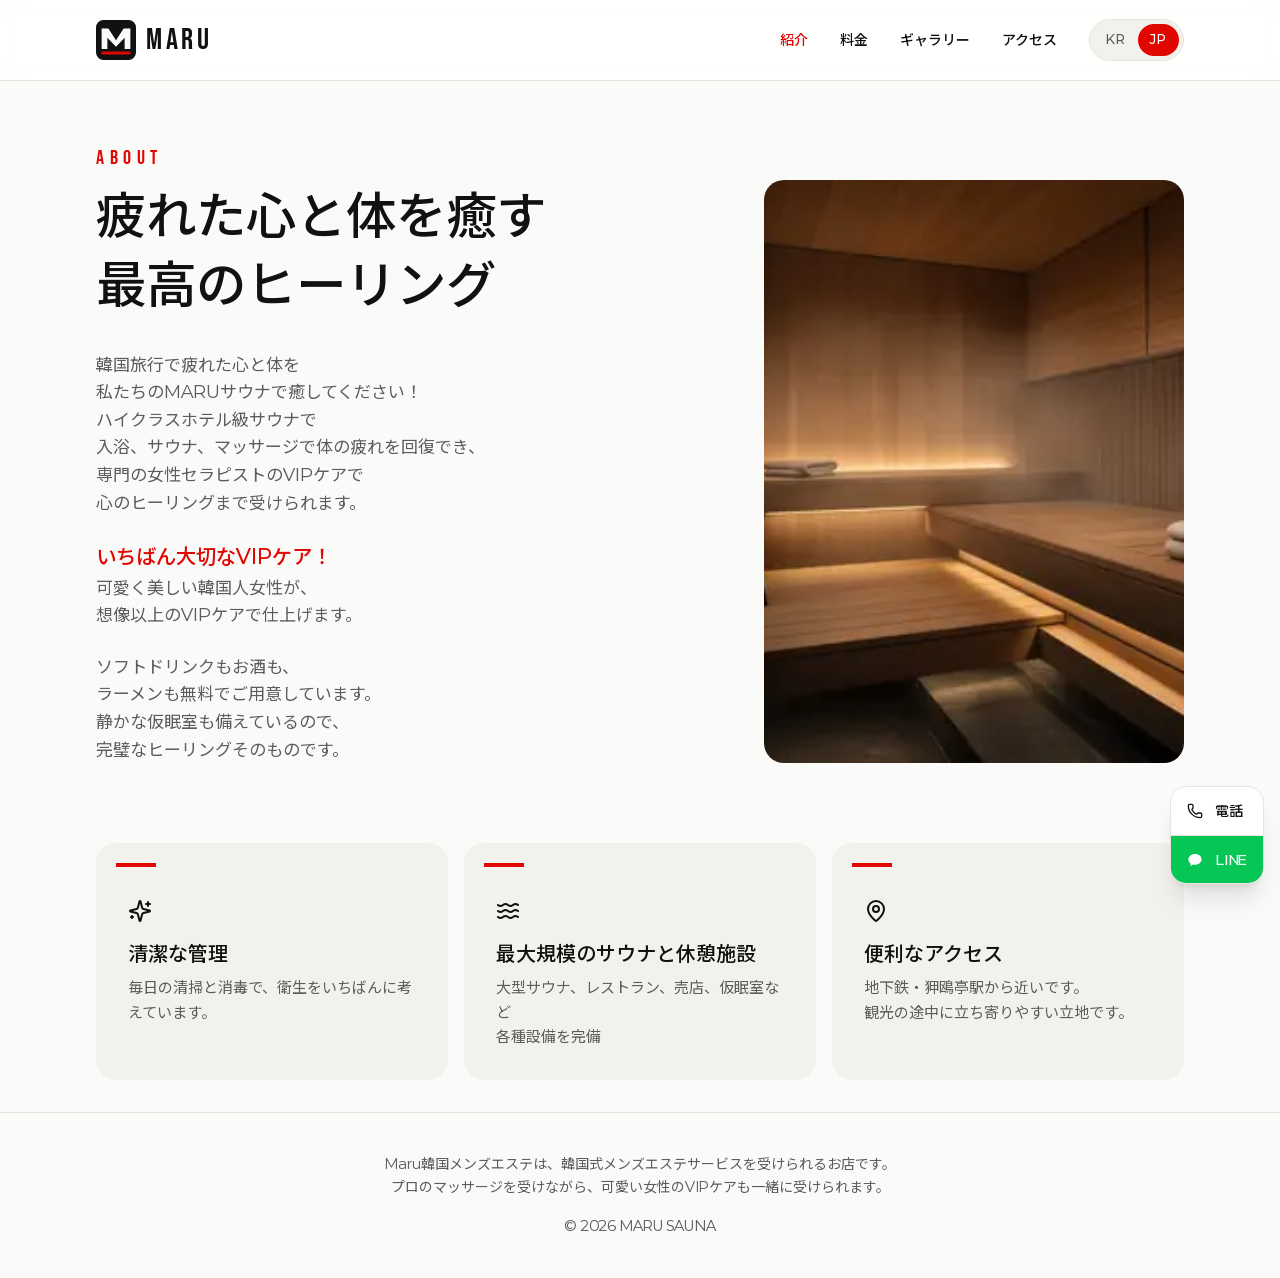
==== commit 81a5886f: "Revert "Restore the site to before the JavaScript removal" This reverts commit ab11e03a2db994e0e4de4" ====
--- a/about/index.html
+++ b/about/index.html
@@ -1,3 +1,3 @@
-<!DOCTYPE html><html lang="ja" class="antialiased"><head><meta name="twitter:card" content="summary_large_image"><meta name="twitter:title" content="MARU SPA &amp; SAUNA"><meta property="og:title" content="MARU SPA &amp; SAUNA"><meta property="og:site_name" content="MARU SPA &amp; SAUNA"><meta property="og:description" content="江南・狎鴎亭の男性専用ヒーリングエステ。ホテル式マッサージ、VIPケア、サウナ。24時間営業。"><meta name="twitter:description" content="江南・狎鴎亭の男性専用ヒーリングエステ。ホテル式マッサージ、VIPケア、サウナ。24時間営業。"><meta property="og:type" content="website"><meta property="og:url" content="https://marusauna.com/about"><meta property="og:image" content="https://marusauna.com/og.jpg"><meta property="og:image:width" content="1200"><meta property="og:image:height" content="630"><meta name="twitter:image" content="https://marusauna.com/og.jpg"><meta charSet="utf-8"/><meta name="viewport" content="width=device-width, initial-scale=1"/><link rel="preload" as="image" href="/photos/sauna.jpg"/><link rel="stylesheet" href="/assets/styles-ChNzn0M5.css" data-precedence="default"/><title>紹介 | MARU SPA &amp; SAUNA</title><meta name="theme-color" content="#fafaf8"/><meta name="description" content="韓国旅行の疲れを癒すハイクラスサウナとオイルマッサージ、VIPケア。ドリンクとラーメン、仮眠室完備。"/><meta property="og:locale" content="ja_JP"/><meta property="og:locale:alternate" content="ko_KR"/><meta name="robots" content="index, follow, max-image-preview:large"/><meta name="googlebot" content="index, follow, max-image-preview:large"/><meta name="geo.region" content="KR-11"/><meta name="geo.placename" content="ソウル特別市江南区新沙洞"/><link rel="modulepreload" href="/assets/index-BAKFYNxY.js"/><link rel="modulepreload" href="/assets/about-CY1io-iQ.js"/><link rel="modulepreload" href="/assets/site-page-X49fSrQn.js"/><link rel="icon" href="/favicon.ico" sizes="32x32"/><link rel="icon" type="image/svg+xml" href="/favicon.svg"/><link rel="manifest" href="/__grok/manifest.webmanifest"/><link rel="apple-touch-icon" href="/__grok/icon-180.png"/><link rel="canonical" href="https://marusauna.com/about"/><link rel="alternate" hreflang="ko" href="https://marusauna.com/ko/about"/><link rel="alternate" hreflang="ja" href="https://marusauna.com/about"/><link rel="alternate" hreflang="x-default" href="https://marusauna.com/about"/><meta name="apple-mobile-web-app-title" content="MARU SPA &amp; SAUNA"><meta name="apple-mobile-web-app-status-bar-style" content="black"><script src="https://grok.com/grok-app-builder/extensions.js" defer></script></head><body><script type="application/ld+json">{"@context":"https://schema.org","@type":["HealthAndBeautyBusiness","Sauna"],"name":"MARU SPA & SAUNA","telephone":"+82-10-2515-5442","alternateName":["마루 사우나","マルサウナ"],"image":["https://marusauna.com/og.jpg","https://marusauna.com/photos/hero-spa.jpg"],"url":"https://marusauna.com/","address":{"@type":"PostalAddress","streetAddress":"논현로 831 네오스빌 지하","addressLocality":"강남구","addressRegion":"서울특별시","addressCountry":"KR"},"geo":{"@type":"GeoCoordinates","latitude":37.522581,"longitude":127.027856},"openingHoursSpecification":{"@type":"OpeningHoursSpecification","dayOfWeek":["Monday","Tuesday","Wednesday","Thursday","Friday","Saturday","Sunday"],"opens":"00:00","closes":"23:59"},"priceRange":"₩120,000 - ₩250,000","currenciesAccepted":"KRW, JPY","paymentAccepted":"Cash, Credit Card","areaServed":"JP","inLanguage":["ja","ko"]}</script><!--$--><div class="min-h-screen bg-bg text-ink"><a href="#content" class="sr-only focus:not-sr-only focus:fixed focus:top-3 focus:left-3 focus:z-[70] focus:rounded-full focus:bg-ink focus:px-4 focus:py-3 focus:text-sm focus:text-surface">本文へスキップ</a><header class="fixed inset-x-0 top-0 z-40 border-b border-line bg-surface/85 backdrop-blur-md"><div class="mx-auto flex h-16 max-w-6xl items-center justify-between gap-3 px-5 md:h-20 md:px-8"><a class="flex items-center gap-2.5" aria-label="MARU" href="/"><svg viewBox="0 0 32 32" class="size-9 shrink-0 md:size-10" aria-hidden="true"><rect width="32" height="32" rx="6" fill="#111111"></rect><path fill="#FAFAF8" d="M4.5 23.2V6.8h5.4l6.1 9.4 6.1-9.4h5.4v16.4h-4.6V14.2L16 21.4l-6.9-7.2v9z"></path><rect x="4.5" y="25.2" width="23" height="2.4" fill="#E10600"></rect></svg><span class="font-display text-3xl tracking-[0.12em]">MARU</span></a><div class="ml-auto flex items-center gap-6 md:gap-8"><nav class="hidden gap-8 text-sm font-medium md:flex"><a class="text-accent active" href="/about" data-status="active" aria-current="page">紹介</a><a class="hover:text-accent" href="/pricing">料金</a><a class="hover:text-accent" href="/gallery">ギャラリー</a><a class="hover:text-accent" href="/access">アクセス</a></nav><div class="inline-flex items-center rounded-full border border-line bg-soft p-1 text-[13px] font-medium tracking-[0.08em]"><a class="rounded-full px-3 py-1.5 text-muted hover:text-ink" href="/ko/about">KR</a><a aria-current="page" class="rounded-full px-3 py-1.5 bg-accent text-surface active" href="/about" data-status="active">JP</a></div><button type="button" class="grid size-11 place-items-center rounded-full border border-line md:hidden" aria-expanded="false" aria-controls="mobile-menu" aria-label="メニューを開く"><svg xmlns="http://www.w3.org/2000/svg" width="24" height="24" viewBox="0 0 24 24" fill="none" stroke="currentColor" stroke-width="2" stroke-linecap="round" stroke-linejoin="round" class="lucide lucide-menu size-5" aria-hidden="true"><path d="M4 12h16"></path><path d="M4 18h16"></path><path d="M4 6h16"></path></svg></button></div></div><nav id="mobile-menu" hidden="" class="border-t border-line bg-surface px-5 py-4 md:hidden"><a class="block py-3 text-right text-lg font-medium text-accent active" href="/about" data-status="active" aria-current="page">紹介</a><a class="block py-3 text-right text-lg font-medium " href="/pricing">料金</a><a class="block py-3 text-right text-lg font-medium " href="/gallery">ギャラリー</a><a class="block py-3 text-right text-lg font-medium " href="/access">アクセス</a></nav></header><main id="content" tabindex="-1" class="scroll-mt-20 outline-none"><section class="mx-auto max-w-6xl px-4 pb-16 md:px-8 md:pb-20 pt-28 md:pt-36"><p class="font-display text-xl tracking-[0.28em] text-accent">ABOUT</p><div class="mt-2 grid items-stretch gap-8 md:grid-cols-[minmax(0,1fr)_320px] lg:grid-cols-[minmax(0,1fr)_420px] lg:gap-12"><div><h2 class="max-w-full text-[clamp(2rem,4vw,3.15rem)] font-semibold leading-snug">疲れた心と体を癒す<br/>最高のヒーリング</h2><div class="mt-8 space-y-6 text-[15px] leading-relaxed text-muted sm:text-base md:text-[17px]"><p><span class="block  ">韓国旅行で疲れた心と体を</span><span class="block  ">私たちのMARUサウナで癒してください！</span><span class="block  ">ハイクラスホテル級サウナで</span><span class="block  ">入浴、サウナ、マッサージで体の疲れを回復でき、</span><span class="block  ">専門の女性セラピストのVIPケアで</span><span class="block  ">心のヒーリングまで受けられます。</span></p><p><span class="block  text-[1.2em] font-medium text-accent">いちばん大切なVIPケア！</span><span class="block  ">可愛く美しい韓国人女性が、</span><span class="block  ">想像以上のVIPケアで仕上げます。</span></p><p><span class="block  ">ソフトドリンクもお酒も、</span><span class="block  ">ラーメンも無料でご用意しています。</span><span class="block  ">静かな仮眠室も備えているので、</span><span class="block  ">完璧なヒーリングそのものです。</span></p></div></div><div class="relative mt-8 h-56 overflow-hidden rounded-card md:mt-0 md:h-full"><img src="/photos/sauna.jpg" alt="温かい木のサウナ室内" class="absolute inset-0 h-full w-full object-cover"/></div></div></section><section class="mx-auto grid max-w-6xl gap-4 px-5 pb-8 md:grid-cols-3 md:px-8"><article class="relative rounded-card bg-soft p-8"><span class="absolute top-5 left-5 h-1 w-10 bg-accent"></span><svg xmlns="http://www.w3.org/2000/svg" width="24" height="24" viewBox="0 0 24 24" fill="none" stroke="currentColor" stroke-width="2" stroke-linecap="round" stroke-linejoin="round" class="lucide lucide-sparkles mt-6 size-6" aria-hidden="true"><path d="M9.937 15.5A2 2 0 0 0 8.5 14.063l-6.135-1.582a.5.5 0 0 1 0-.962L8.5 9.936A2 2 0 0 0 9.937 8.5l1.582-6.135a.5.5 0 0 1 .963 0L14.063 8.5A2 2 0 0 0 15.5 9.937l6.135 1.581a.5.5 0 0 1 0 .964L15.5 14.063a2 2 0 0 0-1.437 1.437l-1.582 6.135a.5.5 0 0 1-.963 0z"></path><path d="M20 3v4"></path><path d="M22 5h-4"></path><path d="M4 17v2"></path><path d="M5 18H3"></path></svg><h3 class="mt-4 text-xl font-semibold">清潔な管理</h3><p class="mt-2 whitespace-pre-line text-[15px] leading-relaxed text-muted">毎日の清掃と消毒で、衛生をいちばんに考えています。</p></article><article class="relative rounded-card bg-soft p-8"><span class="absolute top-5 left-5 h-1 w-10 bg-accent"></span><svg xmlns="http://www.w3.org/2000/svg" width="24" height="24" viewBox="0 0 24 24" fill="none" stroke="currentColor" stroke-width="2" stroke-linecap="round" stroke-linejoin="round" class="lucide lucide-waves mt-6 size-6" aria-hidden="true"><path d="M2 6c.6.5 1.2 1 2.5 1C7 7 7 5 9.5 5c2.6 0 2.4 2 5 2 2.5 0 2.5-2 5-2 1.3 0 1.9.5 2.5 1"></path><path d="M2 12c.6.5 1.2 1 2.5 1 2.5 0 2.5-2 5-2 2.6 0 2.4 2 5 2 2.5 0 2.5-2 5-2 1.3 0 1.9.5 2.5 1"></path><path d="M2 18c.6.5 1.2 1 2.5 1 2.5 0 2.5-2 5-2 2.6 0 2.4 2 5 2 2.5 0 2.5-2 5-2 1.3 0 1.9.5 2.5 1"></path></svg><h3 class="mt-4 text-xl font-semibold">最大規模のサウナと休憩施設</h3><p class="mt-2 whitespace-pre-line text-[15px] leading-relaxed text-muted">大型サウナ、レストラン、売店、仮眠室など
+<!DOCTYPE html><html lang="ja" class="antialiased"><head><meta name="twitter:card" content="summary_large_image"><meta property="og:title" content="MARU SPA &amp; SAUNA"><meta property="og:description" content="江南・狎鴎亭の男性専用ヒーリングエステ。ホテル式マッサージ、VIPケア、サウナ。24時間営業。"><meta charSet="utf-8"/><meta name="viewport" content="width=device-width, initial-scale=1, viewport-fit=cover"/><link rel="stylesheet" href="/assets/styles-BdBiKyeY.css" data-precedence="default"/><title>紹介 | MARU SPA &amp; SAUNA</title><meta name="theme-color" content="#fafaf8"/><meta name="description" content="韓国旅行の疲れを癒すハイクラスサウナとオイルマッサージ、VIPケア。ドリンクとラーメン、仮眠室完備。"/><meta property="og:locale" content="ja_JP"/><meta property="og:locale:alternate" content="ko_KR"/><meta name="robots" content="index, follow, max-image-preview:large"/><meta name="googlebot" content="index, follow, max-image-preview:large"/><meta property="og:image:alt" content="江南・狎鴎亭のメンズエステ MARU"/><meta name="geo.region" content="KR-11"/><meta name="geo.placename" content="ソウル特別市江南区新沙洞"/><link rel="preload" href="/fonts/bebas-neue.woff2" as="font" type="font/woff2" crossorigin="anonymous"/><link rel="preload" href="/fonts/noto-sans-jp-400.woff2" as="font" type="font/woff2" crossorigin="anonymous"/><link rel="icon" href="/favicon.ico" sizes="32x32"/><link rel="icon" type="image/svg+xml" href="/favicon.svg"/><link rel="manifest" href="/__grok/manifest.webmanifest"/><link rel="apple-touch-icon" href="/__grok/icon-180.png"/><link rel="canonical" href="https://marusauna.com/about"/><link rel="alternate" hreflang="ko" href="https://marusauna.com/ko/about"/><link rel="alternate" hreflang="ja" href="https://marusauna.com/about"/><link rel="alternate" hreflang="x-default" href="https://marusauna.com/about"/><meta name="apple-mobile-web-app-title" content="MARU SPA &amp; SAUNA"><meta name="apple-mobile-web-app-status-bar-style" content="black"><script src="https://grok.com/grok-app-builder/extensions.js" defer></script></head><body><script type="application/ld+json">{"@context":"https://schema.org","@type":"HealthAndBeautyBusiness","name":"MARU SPA & SAUNA","telephone":"+82-10-2515-5442","alternateName":["마루 사우나","マルサウナ"],"image":["https://marusauna.com/og.jpg","https://marusauna.com/photos/hero-spa.jpg"],"url":"https://marusauna.com/about","address":{"@type":"PostalAddress","streetAddress":"논현로 831 네오스빌딩 지하","addressLocality":"강남구","addressRegion":"서울특별시","addressCountry":"KR"},"geo":{"@type":"GeoCoordinates","latitude":37.522581,"longitude":127.027856},"hasMap":"https://www.google.com/maps/search/?api=1&query=%EC%84%9C%EC%9A%B8%ED%8A%B9%EB%B3%84%EC%8B%9C%20%EA%B0%95%EB%82%A8%EA%B5%AC%20%EB%85%BC%ED%98%84%EB%A1%9C%20831%20%EB%84%A4%EC%98%A4%EC%8A%A4%EB%B9%8C%EB%94%A9","openingHoursSpecification":{"@type":"OpeningHoursSpecification","dayOfWeek":["Monday","Tuesday","Wednesday","Thursday","Friday","Saturday","Sunday"],"opens":"00:00","closes":"23:59"},"priceRange":"₩120,000 - ₩250,000","currenciesAccepted":"KRW, JPY","paymentAccepted":"Cash, Credit Card","areaServed":"JP","inLanguage":"ja","hasOfferCatalog":{"@type":"OfferCatalog","name":"料金","itemListElement":[{"@type":"Offer","name":"Aコース 80分","price":"120000","priceCurrency":"KRW"},{"@type":"Offer","name":"Bコース 75分","price":"180000","priceCurrency":"KRW"},{"@type":"Offer","name":"Cコース 90分","price":"250000","priceCurrency":"KRW"}]}}</script><!--$--><div class="min-h-screen bg-bg text-ink"><a href="#content" class="sr-only focus:not-sr-only focus:fixed focus:top-3 focus:left-3 focus:z-[70] focus:rounded-full focus:bg-ink focus:px-4 focus:py-3 focus:text-sm focus:text-surface">本文へスキップ</a><header class="fixed inset-x-0 top-0 z-40 border-b border-line bg-surface/85 backdrop-blur-md"><div class="mx-auto flex h-16 max-w-6xl items-center justify-between gap-3 px-5 md:h-20 md:px-8"><a class="flex items-center gap-2.5" aria-label="MARU" href="/"><svg viewBox="0 0 32 32" class="size-9 shrink-0 md:size-10" aria-hidden="true"><rect width="32" height="32" rx="6" fill="#111111"></rect><path fill="#FAFAF8" d="M4.5 23.2V6.8h5.4l6.1 9.4 6.1-9.4h5.4v16.4h-4.6V14.2L16 21.4l-6.9-7.2v9z"></path><rect x="4.5" y="25.2" width="23" height="2.4" fill="#E10600"></rect></svg><span class="font-display text-3xl tracking-[0.12em]">MARU</span></a><div class="ml-auto flex items-center gap-6 md:gap-8"><nav class="hidden gap-8 text-sm font-medium md:flex"><a class="text-accent active" href="/about" data-status="active" aria-current="page">紹介</a><a class="hover:text-accent" href="/pricing">料金</a><a class="hover:text-accent" href="/gallery">ギャラリー</a><a class="hover:text-accent" href="/access">アクセス</a></nav><div class="inline-flex items-center rounded-full border border-line bg-soft p-1 text-[13px] font-medium tracking-[0.08em]"><a class="rounded-full px-3 py-1.5 text-muted hover:text-ink" href="/ko/about">KR</a><a aria-current="page" class="rounded-full px-3 py-1.5 bg-accent text-surface active" href="/about" data-status="active">JP</a></div><button type="button" class="menu-button grid size-11 cursor-pointer place-items-center rounded-full border border-line md:hidden" popovertarget="mobile-menu" aria-label="メニューを開く"><svg xmlns="http://www.w3.org/2000/svg" width="24" height="24" viewBox="0 0 24 24" fill="none" stroke="currentColor" stroke-width="2" stroke-linecap="round" stroke-linejoin="round" class="lucide lucide-menu menu-open size-5" aria-hidden="true"><path d="M4 12h16"></path><path d="M4 18h16"></path><path d="M4 6h16"></path></svg><svg xmlns="http://www.w3.org/2000/svg" width="24" height="24" viewBox="0 0 24 24" fill="none" stroke="currentColor" stroke-width="2" stroke-linecap="round" stroke-linejoin="round" class="lucide lucide-x menu-close size-5" aria-hidden="true"><path d="M18 6 6 18"></path><path d="m6 6 12 12"></path></svg></button><nav id="mobile-menu" popover="auto" class="mobile-menu md:hidden"><a class="block py-3 text-right text-lg font-medium text-accent active" href="/about" data-status="active" aria-current="page">紹介</a><a class="block py-3 text-right text-lg font-medium " href="/pricing">料金</a><a class="block py-3 text-right text-lg font-medium " href="/gallery">ギャラリー</a><a class="block py-3 text-right text-lg font-medium " href="/access">アクセス</a></nav></div></div></header><main id="content" tabindex="-1" class="scroll-mt-20 outline-none"><section class="mx-auto max-w-6xl px-4 pb-16 md:px-8 md:pb-20 pt-28 md:pt-36"><p class="font-display text-xl tracking-[0.28em] text-accent">ABOUT</p><div class="mt-2 grid items-stretch gap-8 md:grid-cols-[minmax(0,1fr)_320px] lg:grid-cols-[minmax(0,1fr)_420px] lg:gap-12"><div><h2 class="max-w-full text-[clamp(2rem,4vw,3.15rem)] font-semibold leading-snug">疲れた心と体を癒す<br/>最高のヒーリング</h2><div class="mt-8 space-y-6 text-[15px] leading-relaxed text-muted sm:text-base md:text-[17px]"><p><span class="block  ">韓国旅行で疲れた心と体を</span><span class="block  ">私たちのMARUサウナで癒してください！</span><span class="block  ">ハイクラスホテル級サウナで</span><span class="block  ">入浴、サウナ、マッサージで体の疲れを回復でき、</span><span class="block  ">専門の女性セラピストのVIPケアで</span><span class="block  ">心のヒーリングまで受けられます。</span></p><p><span class="block  text-[1.2em] font-medium text-accent">いちばん大切なVIPケア！</span><span class="block  ">可愛く美しい韓国人女性が、</span><span class="block  ">想像以上のVIPケアで仕上げます。</span></p><p><span class="block  ">ソフトドリンクもお酒も、</span><span class="block  ">ラーメンも無料でご用意しています。</span><span class="block  ">静かな仮眠室も備えているので、</span><span class="block  ">完璧なヒーリングそのものです。</span></p></div></div><div class="relative mt-8 h-56 overflow-hidden rounded-card md:mt-0 md:h-full"><picture class="block h-full w-full"><source type="image/webp" srcset="/photos/sauna-480.webp 480w, /photos/sauna-800.webp 800w" sizes="(min-width: 1024px) 420px, (min-width: 768px) 320px, 100vw"/><img src="/photos/sauna-800.webp" alt="温かい木のサウナ室内" width="1168" height="784" sizes="(min-width: 1024px) 420px, (min-width: 768px) 320px, 100vw" class="absolute inset-0 h-full w-full object-cover" loading="lazy" decoding="async" fetchpriority="low"/></picture></div></div></section><section class="mx-auto grid max-w-6xl gap-4 px-5 pb-8 md:grid-cols-3 md:px-8"><article class="relative rounded-card bg-soft p-8"><span class="absolute top-5 left-5 h-1 w-10 bg-accent"></span><svg xmlns="http://www.w3.org/2000/svg" width="24" height="24" viewBox="0 0 24 24" fill="none" stroke="currentColor" stroke-width="2" stroke-linecap="round" stroke-linejoin="round" class="lucide lucide-sparkles mt-6 size-6" aria-hidden="true"><path d="M9.937 15.5A2 2 0 0 0 8.5 14.063l-6.135-1.582a.5.5 0 0 1 0-.962L8.5 9.936A2 2 0 0 0 9.937 8.5l1.582-6.135a.5.5 0 0 1 .963 0L14.063 8.5A2 2 0 0 0 15.5 9.937l6.135 1.581a.5.5 0 0 1 0 .964L15.5 14.063a2 2 0 0 0-1.437 1.437l-1.582 6.135a.5.5 0 0 1-.963 0z"></path><path d="M20 3v4"></path><path d="M22 5h-4"></path><path d="M4 17v2"></path><path d="M5 18H3"></path></svg><h3 class="mt-4 text-xl font-semibold">清潔な管理</h3><p class="mt-2 whitespace-pre-line text-[15px] leading-relaxed text-muted">毎日の清掃と消毒で、衛生をいちばんに考えています。</p></article><article class="relative rounded-card bg-soft p-8"><span class="absolute top-5 left-5 h-1 w-10 bg-accent"></span><svg xmlns="http://www.w3.org/2000/svg" width="24" height="24" viewBox="0 0 24 24" fill="none" stroke="currentColor" stroke-width="2" stroke-linecap="round" stroke-linejoin="round" class="lucide lucide-waves mt-6 size-6" aria-hidden="true"><path d="M2 6c.6.5 1.2 1 2.5 1C7 7 7 5 9.5 5c2.6 0 2.4 2 5 2 2.5 0 2.5-2 5-2 1.3 0 1.9.5 2.5 1"></path><path d="M2 12c.6.5 1.2 1 2.5 1 2.5 0 2.5-2 5-2 2.6 0 2.4 2 5 2 2.5 0 2.5-2 5-2 1.3 0 1.9.5 2.5 1"></path><path d="M2 18c.6.5 1.2 1 2.5 1 2.5 0 2.5-2 5-2 2.6 0 2.4 2 5 2 2.5 0 2.5-2 5-2 1.3 0 1.9.5 2.5 1"></path></svg><h3 class="mt-4 text-xl font-semibold">最大規模のサウナと休憩施設</h3><p class="mt-2 whitespace-pre-line text-[15px] leading-relaxed text-muted">大型サウナ、レストラン、売店、仮眠室など
 各種設備を完備</p></article><article class="relative rounded-card bg-soft p-8"><span class="absolute top-5 left-5 h-1 w-10 bg-accent"></span><svg xmlns="http://www.w3.org/2000/svg" width="24" height="24" viewBox="0 0 24 24" fill="none" stroke="currentColor" stroke-width="2" stroke-linecap="round" stroke-linejoin="round" class="lucide lucide-map-pin mt-6 size-6" aria-hidden="true"><path d="M20 10c0 4.993-5.539 10.193-7.399 11.799a1 1 0 0 1-1.202 0C9.539 20.193 4 14.993 4 10a8 8 0 0 1 16 0"></path><circle cx="12" cy="10" r="3"></circle></svg><h3 class="mt-4 text-xl font-semibold">便利なアクセス</h3><p class="mt-2 whitespace-pre-line text-[15px] leading-relaxed text-muted">地下鉄・狎鴎亭駅から近いです。
-観光の途中に立ち寄りやすい立地です。</p></article></section></main><footer class="border-t border-line px-5 py-10 text-center text-sm leading-relaxed text-muted"><p class="mx-auto max-w-3xl"><span class="block">Maru韓国メンズエステは、韓国式メンズエステサービスを受けられるお店です。</span><span class="block">プロのマッサージを受けながら、可愛い女性のVIPケアも一緒に受けられます。</span></p><p class="mt-4">© 2026 MARU SAUNA</p></footer><div class="fixed right-4 bottom-4 z-50 flex flex-col overflow-hidden rounded-2xl border border-line bg-surface shadow-xl"><a href="tel:+821025155442" class="flex min-h-12 items-center gap-3 px-4 py-3 text-sm font-medium hover:bg-soft"><svg xmlns="http://www.w3.org/2000/svg" width="24" height="24" viewBox="0 0 24 24" fill="none" stroke="currentColor" stroke-width="2" stroke-linecap="round" stroke-linejoin="round" class="lucide lucide-phone size-4 shrink-0" aria-hidden="true"><path d="M13.832 16.568a1 1 0 0 0 1.213-.303l.355-.465A2 2 0 0 1 17 15h3a2 2 0 0 1 2 2v3a2 2 0 0 1-2 2A18 18 0 0 1 2 4a2 2 0 0 1 2-2h3a2 2 0 0 1 2 2v3a2 2 0 0 1-.8 1.6l-.468.351a1 1 0 0 0-.292 1.233 14 14 0 0 0 6.392 6.384"></path></svg>電話</a><span class="flex min-h-12 items-center gap-3 border-t border-line bg-[#06C755] px-4 py-3 text-sm font-semibold tracking-tight text-white"><svg viewBox="0 0 24 24" class="size-4 shrink-0" aria-hidden="true"><path fill="currentColor" d="M12 3C6.5 3 2 6.8 2 11.4c0 2.6 1.5 4.9 3.8 6.4-.1.7-.5 2.4-.6 2.8-.1.4.2.7.5.5.3-.2 2.4-1.6 3.3-2.2.9.3 1.9.4 2.9.4 5.5 0 10-3.8 10-8.3S17.5 3 12 3z"></path></svg>LINE</span></div><dialog aria-label="メニューを閉じる" class="fixed inset-0 z-[60] m-0 h-full max-h-none w-full max-w-none border-0 bg-transparent p-5 open:flex open:items-center open:justify-center backdrop:bg-ink/85"></dialog></div><!--/$--><script data-tsr-stream-part="">(self.$R=self.$R||{})["tsr"]=[];self.$_TSR={h(){this.hydrated=!0,this.c()},e(){this.streamEnded=!0,this.c()},c(){this.hydrated&&this.streamEnded&&(delete self.$_TSR,delete self.$R.tsr)},p(e){this.initialized?e():this.buffer.push(e)},buffer:[]};$_TSR.router=($R=>$R[0]={manifest:$R[1]={routes:$R[2]={__root__:$R[3]={preloads:$R[4]=["/assets/index-BAKFYNxY.js"],scripts:$R[5]=[$R[6]={attrs:$R[7]={type:"module",async:!0,src:"/assets/index-BAKFYNxY.js"}}]},"/about":$R[8]={preloads:$R[9]=["/assets/about-CY1io-iQ.js","/assets/site-page-X49fSrQn.js"]}}},matches:$R[10]=[$R[11]={i:"__root__ ",u:1794856902512,s:"success",ssr:!0},$R[12]={i:" about about",u:1794856902512,s:"success",ssr:!0}]})($R["tsr"]);$_TSR.e();{let s=document.currentScript,p;while((p=s.previousElementSibling)&&p.hasAttribute('data-tsr-stream-part'))p.remove();s.remove()}</script><script type="module" async="" src="/assets/index-BAKFYNxY.js"></script><script>document.currentScript.remove();/*$tsr-stream-boundary*/</script></body></html>+観光の途中に立ち寄りやすい立地です。</p></article></section></main><footer class="border-t border-line px-5 py-10 text-center text-sm leading-relaxed text-muted"><p class="mx-auto max-w-3xl"><span class="block">Maru韓国メンズエステは、韓国式メンズエステサービスを受けられるお店です。</span><span class="block">プロのマッサージを受けながら、可愛い女性のVIPケアも一緒に受けられます。</span></p><p class="mt-4">© 2026 MARU SAUNA</p></footer><div class="fixed right-[max(1rem,env(safe-area-inset-right))] bottom-[max(1rem,env(safe-area-inset-bottom))] z-50 flex flex-col overflow-hidden rounded-2xl border border-line bg-surface shadow-xl"><a href="tel:+821025155442" class="flex min-h-12 items-center gap-3 px-4 py-3 text-sm font-medium hover:bg-soft"><svg xmlns="http://www.w3.org/2000/svg" width="24" height="24" viewBox="0 0 24 24" fill="none" stroke="currentColor" stroke-width="2" stroke-linecap="round" stroke-linejoin="round" class="lucide lucide-phone size-4 shrink-0" aria-hidden="true"><path d="M13.832 16.568a1 1 0 0 0 1.213-.303l.355-.465A2 2 0 0 1 17 15h3a2 2 0 0 1 2 2v3a2 2 0 0 1-2 2A18 18 0 0 1 2 4a2 2 0 0 1 2-2h3a2 2 0 0 1 2 2v3a2 2 0 0 1-.8 1.6l-.468.351a1 1 0 0 0-.292 1.233 14 14 0 0 0 6.392 6.384"></path></svg>電話</a><span class="flex min-h-12 items-center gap-3 border-t border-line bg-[#06C755] px-4 py-3 text-sm font-semibold tracking-tight text-white"><svg viewBox="0 0 24 24" class="size-4 shrink-0" aria-hidden="true"><path fill="currentColor" d="M12 3C6.5 3 2 6.8 2 11.4c0 2.6 1.5 4.9 3.8 6.4-.1.7-.5 2.4-.6 2.8-.1.4.2.7.5.5.3-.2 2.4-1.6 3.3-2.2.9.3 1.9.4 2.9.4 5.5 0 10-3.8 10-8.3S17.5 3 12 3z"></path></svg>LINE</span></div></div><!--/$--></body></html>
--- a/assets/styles-BdBiKyeY.css
+++ b/assets/styles-BdBiKyeY.css
@@ -0,0 +1,2 @@
+/*! tailwindcss v4.3.3 | MIT License | https://tailwindcss.com */
+@layer properties{@supports (((-webkit-hyphens:none)) and (not (margin-trim:inline))) or ((-moz-orient:inline) and (not (color:rgb(from red r g b)))){*,:before,:after,::backdrop{--tw-space-y-reverse:0;--tw-border-style:solid;--tw-gradient-position:initial;--tw-gradient-from:#0000;--tw-gradient-via:#0000;--tw-gradient-to:#0000;--tw-gradient-stops:initial;--tw-gradient-via-stops:initial;--tw-gradient-from-position:0%;--tw-gradient-via-position:50%;--tw-gradient-to-position:100%;--tw-leading:initial;--tw-font-weight:initial;--tw-tracking:initial;--tw-ordinal:initial;--tw-slashed-zero:initial;--tw-numeric-figure:initial;--tw-numeric-spacing:initial;--tw-numeric-fraction:initial;--tw-shadow:0 0 #0000;--tw-shadow-color:initial;--tw-shadow-alpha:100%;--tw-inset-shadow:0 0 #0000;--tw-inset-shadow-color:initial;--tw-inset-shadow-alpha:100%;--tw-ring-color:initial;--tw-ring-shadow:0 0 #0000;--tw-inset-ring-color:initial;--tw-inset-ring-shadow:0 0 #0000;--tw-ring-inset:initial;--tw-ring-offset-width:0px;--tw-ring-offset-color:#fff;--tw-ring-offset-shadow:0 0 #0000;--tw-backdrop-blur:initial;--tw-backdrop-brightness:initial;--tw-backdrop-contrast:initial;--tw-backdrop-grayscale:initial;--tw-backdrop-hue-rotate:initial;--tw-backdrop-invert:initial;--tw-backdrop-opacity:initial;--tw-backdrop-saturate:initial;--tw-backdrop-sepia:initial;--tw-duration:initial;--tw-scale-x:1;--tw-scale-y:1;--tw-scale-z:1}}}@layer theme{:root,:host{--font-sans:"Paperlogy", "Noto Sans JP", system-ui, sans-serif;--font-mono:ui-monospace, SFMono-Regular, Menlo, Monaco, Consolas, "Liberation Mono", "Courier New", monospace;--color-white:#fff;--spacing:.25rem;--container-sm:24rem;--container-lg:32rem;--container-3xl:48rem;--container-6xl:72rem;--text-xs:.75rem;--text-xs--line-height:calc(1 / .75);--text-sm:.875rem;--text-sm--line-height:calc(1.25 / .875);--text-base:1rem;--text-base--line-height:calc(1.5 / 1);--text-lg:1.125rem;--text-lg--line-height:calc(1.75 / 1.125);--text-xl:1.25rem;--text-xl--line-height:calc(1.75 / 1.25);--text-2xl:1.5rem;--text-2xl--line-height:calc(2 / 1.5);--text-3xl:1.875rem;--text-3xl--line-height:calc(2.25 / 1.875);--font-weight-light:300;--font-weight-medium:500;--font-weight-semibold:600;--tracking-tight:-.025em;--tracking-normal:0em;--tracking-wide:.025em;--leading-snug:1.375;--leading-relaxed:1.625;--radius-2xl:1rem;--blur-md:12px;--default-transition-duration:.15s;--default-transition-timing-function:cubic-bezier(.4, 0, .2, 1);--default-font-family:var(--font-sans);--default-mono-font-family:var(--font-mono);--font-display:"Bebas Neue", "Arial Narrow", sans-serif;--color-bg:#fafaf8;--color-surface:#fff;--color-ink:#111;--color-muted:#5c5c5c;--color-accent:#e10600;--color-line:#e6e4df;--color-soft:#f3f1ec;--radius-card:1.25rem}}@layer base{*,:after,:before,::backdrop{box-sizing:border-box;border:0 solid;margin:0;padding:0}::file-selector-button{box-sizing:border-box;border:0 solid;margin:0;padding:0}html,:host{-webkit-text-size-adjust:100%;tab-size:4;line-height:1.5;font-family:var(--default-font-family,-apple-system, BlinkMacSystemFont, "Segoe UI", Roboto, "Helvetica Neue", "Noto Sans", Arial, sans-serif, "Apple Color Emoji", "Segoe UI Emoji", "Segoe UI Symbol", "Noto Color Emoji");font-feature-settings:var(--default-font-feature-settings,normal);font-variation-settings:var(--default-font-variation-settings,normal);-webkit-tap-highlight-color:transparent}hr{height:0;color:inherit;border-top-width:1px}abbr:where([title]){-webkit-text-decoration:underline dotted;text-decoration:underline dotted}h1,h2,h3,h4,h5,h6{font-size:inherit;font-weight:inherit}a{color:inherit;-webkit-text-decoration:inherit;-webkit-text-decoration:inherit;-webkit-text-decoration:inherit;-webkit-text-decoration:inherit;text-decoration:inherit}b,strong{font-weight:bolder}code,kbd,samp,pre{font-family:var(--default-mono-font-family,ui-monospace, SFMono-Regular, Menlo, Monaco, Consolas, "Liberation Mono", "Courier New", monospace);font-feature-settings:var(--default-mono-font-feature-settings,normal);font-variation-settings:var(--default-mono-font-variation-settings,normal);font-size:1em}small{font-size:80%}sub,sup{vertical-align:baseline;font-size:75%;line-height:0;position:relative}sub{bottom:-.25em}sup{top:-.5em}table{text-indent:0;border-color:inherit;border-collapse:collapse}:-moz-focusring:where(:not(iframe)){outline:auto}progress{vertical-align:baseline}summary{display:list-item}ol,ul,menu{list-style:none}img,svg,video,canvas,audio,iframe,embed,object{vertical-align:middle;display:block}img,video{max-width:100%;height:auto}button,input,select,optgroup,textarea{font:inherit;font-feature-settings:inherit;font-variation-settings:inherit;letter-spacing:inherit;color:inherit;opacity:1;background-color:#0000;border-radius:0}::file-selector-button{font:inherit;font-feature-settings:inherit;font-variation-settings:inherit;letter-spacing:inherit;color:inherit;opacity:1;background-color:#0000;border-radius:0}:where(select:is([multiple],[size])) optgroup{font-weight:bolder}:where(select:is([multiple],[size])) optgroup option{padding-inline-start:20px}::file-selector-button{margin-inline-end:4px}::placeholder{opacity:1}@supports (not ((-webkit-appearance:-apple-pay-button))) or (contain-intrinsic-size:1px){::placeholder{color:currentColor}@supports (color:color-mix(in lab, red, red)){::placeholder{color:color-mix(in oklab, currentcolor 50%, transparent)}}}textarea{resize:vertical}::-webkit-search-decoration{-webkit-appearance:none}::-webkit-date-and-time-value{min-height:1lh;text-align:inherit}::-webkit-datetime-edit{display:inline-flex}::-webkit-datetime-edit-fields-wrapper{padding:0}::-webkit-datetime-edit{padding-block:0}::-webkit-datetime-edit-year-field{padding-block:0}::-webkit-datetime-edit-month-field{padding-block:0}::-webkit-datetime-edit-day-field{padding-block:0}::-webkit-datetime-edit-hour-field{padding-block:0}::-webkit-datetime-edit-minute-field{padding-block:0}::-webkit-datetime-edit-second-field{padding-block:0}::-webkit-datetime-edit-millisecond-field{padding-block:0}::-webkit-datetime-edit-meridiem-field{padding-block:0}::-webkit-calendar-picker-indicator{line-height:1}:-moz-ui-invalid{box-shadow:none}button,input:where([type=button],[type=reset],[type=submit]){appearance:button}::file-selector-button{appearance:button}::-webkit-inner-spin-button{height:auto}::-webkit-outer-spin-button{height:auto}[hidden]:where(:not([hidden=until-found])){display:none!important}html{scroll-behavior:smooth;-webkit-font-smoothing:antialiased}body{background:var(--color-bg);color:var(--color-ink);font-family:var(--font-sans);font-synthesis:none}button:not(:disabled),[role=button]:not(:disabled){cursor:pointer}h1,h2,h3{text-wrap:balance}p{text-wrap:pretty}a:focus-visible,button:focus-visible,summary:focus-visible{outline:2px solid var(--color-accent);outline-offset:3px}@keyframes hero-drift{0%{transform:scale(1.06)translate(0)}50%{transform:scale(1.16)translate(-2%,-1.2%)}to{transform:scale(1.06)translate(0)}}@keyframes hero-rise{0%{opacity:0;transform:translateY(28px)}to{opacity:1;transform:translateY(0)}}.hero-zoom{animation:18s ease-in-out infinite hero-drift}.hero-rise{animation:1.15s cubic-bezier(.16,1,.3,1) both hero-rise}.hero-rise-2{animation-delay:.14s}.hero-rise-3{animation-delay:.28s}.hero-rise-4{animation-delay:.42s}@media (prefers-reduced-motion:reduce){html{scroll-behavior:auto}*,:before,:after{transition-duration:.01ms!important;animation-duration:.01ms!important;animation-iteration-count:1!important}}.menu-close{display:none}html:has(#mobile-menu:popover-open) .menu-open{display:none}html:has(#mobile-menu:popover-open) .menu-close{display:block}.mobile-menu{border:0;border-top:1px solid var(--color-line);background:var(--color-surface);width:100%;max-width:none;height:auto;padding:.5rem 1.25rem max(1rem, env(safe-area-inset-bottom));color:var(--color-ink);margin:0;position:fixed;inset:4rem 0 auto}.mobile-menu::backdrop{background:0 0}.photo-nav{display:none}.photo:target{z-index:80;background:#111111eb;justify-content:center;align-items:center;display:flex;position:fixed;inset:0}.photo:target picture,.photo:target img{object-fit:contain;width:auto;max-width:92vw;height:auto;max-height:82svh}.photo:target .photo-open{display:none}.photo:target .photo-nav{z-index:2;color:#fafaf8;background:#ffffff29;border-radius:999px;place-items:center;width:2.75rem;height:2.75rem;font-size:1.4rem;display:grid;position:absolute}.photo-prev{top:50%;left:1rem;transform:translateY(-50%)}.photo-next{top:50%;right:1rem;transform:translateY(-50%)}.photo-close{top:1rem;right:1rem}}@layer components;@layer utilities{.sr-only{clip-path:inset(50%);white-space:nowrap;border-width:0;width:1px;height:1px;margin:-1px;padding:0;position:absolute;overflow:hidden}.absolute{position:absolute}.fixed{position:fixed}.relative{position:relative}.inset-0{inset:0}.inset-x-0{inset-inline:0}.top-0{top:0}.top-3{top:calc(var(--spacing) * 3)}.top-5{top:calc(var(--spacing) * 5)}.right-3{right:calc(var(--spacing) * 3)}.right-\[max\(1rem\,env\(safe-area-inset-right\)\)\]{right:max(1rem, env(safe-area-inset-right))}.bottom-3{bottom:calc(var(--spacing) * 3)}.bottom-\[max\(1rem\,env\(safe-area-inset-bottom\)\)\]{bottom:max(1rem, env(safe-area-inset-bottom))}.left-3{left:calc(var(--spacing) * 3)}.left-5{left:calc(var(--spacing) * 5)}.z-10{z-index:10}.z-40{z-index:40}.z-50{z-index:50}.col-span-2{grid-column:span 2/span 2}.mx-auto{margin-inline:auto}.mt-1{margin-top:var(--spacing)}.mt-2{margin-top:calc(var(--spacing) * 2)}.mt-3{margin-top:calc(var(--spacing) * 3)}.mt-4{margin-top:calc(var(--spacing) * 4)}.mt-6{margin-top:calc(var(--spacing) * 6)}.mt-8{margin-top:calc(var(--spacing) * 8)}.mt-10{margin-top:calc(var(--spacing) * 10)}.mt-16{margin-top:calc(var(--spacing) * 16)}.mt-\[0\.55em\]{margin-top:.55em}.mb-4{margin-bottom:calc(var(--spacing) * 4)}.ml-1{margin-left:var(--spacing)}.ml-2{margin-left:calc(var(--spacing) * 2)}.ml-auto{margin-left:auto}.block{display:block}.flex{display:flex}.grid{display:grid}.hidden{display:none}.inline-block{display:inline-block}.inline-flex{display:inline-flex}.aspect-\[3\/4\]{aspect-ratio:3/4}.size-1{width:var(--spacing);height:var(--spacing)}.size-4{width:calc(var(--spacing) * 4);height:calc(var(--spacing) * 4)}.size-5{width:calc(var(--spacing) * 5);height:calc(var(--spacing) * 5)}.size-6{width:calc(var(--spacing) * 6);height:calc(var(--spacing) * 6)}.size-8{width:calc(var(--spacing) * 8);height:calc(var(--spacing) * 8)}.size-9{width:calc(var(--spacing) * 9);height:calc(var(--spacing) * 9)}.size-11{width:calc(var(--spacing) * 11);height:calc(var(--spacing) * 11)}.h-1{height:var(--spacing)}.h-16{height:calc(var(--spacing) * 16)}.h-44{height:calc(var(--spacing) * 44)}.h-56{height:calc(var(--spacing) * 56)}.h-64{height:calc(var(--spacing) * 64)}.h-full{height:100%}.min-h-12{min-height:calc(var(--spacing) * 12)}.min-h-\[100svh\]{min-height:100svh}.min-h-screen{min-height:100vh}.w-10{width:calc(var(--spacing) * 10)}.w-full{width:100%}.max-w-3xl{max-width:var(--container-3xl)}.max-w-6xl{max-width:var(--container-6xl)}.max-w-full{max-width:100%}.max-w-none{max-width:none}.max-w-sm{max-width:var(--container-sm)}.flex-1{flex:1}.shrink-0{flex-shrink:0}.-rotate-2{rotate:-2deg}.cursor-pointer{cursor:pointer}.scroll-mt-20{scroll-margin-top:calc(var(--spacing) * 20)}.grid-cols-2{grid-template-columns:repeat(2,minmax(0,1fr))}.flex-col{flex-direction:column}.flex-wrap{flex-wrap:wrap}.place-items-center{place-items:center}.items-center{align-items:center}.items-end{align-items:flex-end}.items-start{align-items:flex-start}.items-stretch{align-items:stretch}.justify-between{justify-content:space-between}.justify-center{justify-content:center}.gap-1\.5{gap:calc(var(--spacing) * 1.5)}.gap-2{gap:calc(var(--spacing) * 2)}.gap-2\.5{gap:calc(var(--spacing) * 2.5)}.gap-3{gap:calc(var(--spacing) * 3)}.gap-4{gap:calc(var(--spacing) * 4)}.gap-5{gap:calc(var(--spacing) * 5)}.gap-6{gap:calc(var(--spacing) * 6)}.gap-8{gap:calc(var(--spacing) * 8)}.gap-10{gap:calc(var(--spacing) * 10)}:where(.space-y-5>:not(:last-child)){--tw-space-y-reverse:0;margin-block-start:calc(calc(var(--spacing) * 5) * var(--tw-space-y-reverse));margin-block-end:calc(calc(var(--spacing) * 5) * calc(1 - var(--tw-space-y-reverse)))}:where(.space-y-6>:not(:last-child)){--tw-space-y-reverse:0;margin-block-start:calc(calc(var(--spacing) * 6) * var(--tw-space-y-reverse));margin-block-end:calc(calc(var(--spacing) * 6) * calc(1 - var(--tw-space-y-reverse)))}.gap-x-4{column-gap:calc(var(--spacing) * 4)}.gap-y-2{row-gap:calc(var(--spacing) * 2)}.overflow-hidden{overflow:hidden}.rounded-2xl{border-radius:var(--radius-2xl)}.rounded-card{border-radius:var(--radius-card)}.rounded-full{border-radius:2147483647px}.border{border-style:var(--tw-border-style);border-width:1px}.border-0{border-style:var(--tw-border-style);border-width:0}.border-t{border-top-style:var(--tw-border-style);border-top-width:1px}.border-b{border-bottom-style:var(--tw-border-style);border-bottom-width:1px}.border-line{border-color:var(--color-line)}.border-white\/40{border-color:#fff6}@supports (color:color-mix(in lab, red, red)){.border-white\/40{border-color:color-mix(in oklab, var(--color-white) 40%, transparent)}}.bg-\[\#06C755\]{background-color:#06c755}.bg-accent{background-color:var(--color-accent)}.bg-bg{background-color:var(--color-bg)}.bg-ink{background-color:var(--color-ink)}.bg-ink\/70{background-color:#111111b3}@supports (color:color-mix(in lab, red, red)){.bg-ink\/70{background-color:color-mix(in oklab, var(--color-ink) 70%, transparent)}}.bg-soft{background-color:var(--color-soft)}.bg-surface{background-color:var(--color-surface)}.bg-surface\/85{background-color:#ffffffd9}@supports (color:color-mix(in lab, red, red)){.bg-surface\/85{background-color:color-mix(in oklab, var(--color-surface) 85%, transparent)}}.bg-gradient-to-t{--tw-gradient-position:to top in oklab;background-image:linear-gradient(var(--tw-gradient-stops))}.from-ink{--tw-gradient-from:var(--color-ink);--tw-gradient-stops:var(--tw-gradient-via-stops,var(--tw-gradient-position), var(--tw-gradient-from) var(--tw-gradient-from-position), var(--tw-gradient-to) var(--tw-gradient-to-position))}.via-ink\/45{--tw-gradient-via:#11111173}@supports (color:color-mix(in lab, red, red)){.via-ink\/45{--tw-gradient-via:color-mix(in oklab, var(--color-ink) 45%, transparent)}}.via-ink\/45{--tw-gradient-via-stops:var(--tw-gradient-position), var(--tw-gradient-from) var(--tw-gradient-from-position), var(--tw-gradient-via) var(--tw-gradient-via-position), var(--tw-gradient-to) var(--tw-gradient-to-position);--tw-gradient-stops:var(--tw-gradient-via-stops)}.to-ink\/10{--tw-gradient-to:#1111111a}@supports (color:color-mix(in lab, red, red)){.to-ink\/10{--tw-gradient-to:color-mix(in oklab, var(--color-ink) 10%, transparent)}}.to-ink\/10{--tw-gradient-stops:var(--tw-gradient-via-stops,var(--tw-gradient-position), var(--tw-gradient-from) var(--tw-gradient-from-position), var(--tw-gradient-to) var(--tw-gradient-to-position))}.object-cover{object-fit:cover}.p-1{padding:var(--spacing)}.p-8{padding:calc(var(--spacing) * 8)}.px-3{padding-inline:calc(var(--spacing) * 3)}.px-4{padding-inline:calc(var(--spacing) * 4)}.px-5{padding-inline:calc(var(--spacing) * 5)}.px-6{padding-inline:calc(var(--spacing) * 6)}.py-1{padding-block:var(--spacing)}.py-1\.5{padding-block:calc(var(--spacing) * 1.5)}.py-3{padding-block:calc(var(--spacing) * 3)}.py-4{padding-block:calc(var(--spacing) * 4)}.py-8{padding-block:calc(var(--spacing) * 8)}.py-10{padding-block:calc(var(--spacing) * 10)}.py-28{padding-block:calc(var(--spacing) * 28)}.pt-16{padding-top:calc(var(--spacing) * 16)}.pt-20{padding-top:calc(var(--spacing) * 20)}.pt-28{padding-top:calc(var(--spacing) * 28)}.pb-1{padding-bottom:var(--spacing)}.pb-8{padding-bottom:calc(var(--spacing) * 8)}.pb-16{padding-bottom:calc(var(--spacing) * 16)}.pb-24{padding-bottom:calc(var(--spacing) * 24)}.text-center{text-align:center}.text-right{text-align:right}.font-display{font-family:var(--font-display)}.font-sans{font-family:var(--font-sans)}.text-2xl{font-size:var(--text-2xl);line-height:var(--tw-leading,var(--text-2xl--line-height))}.text-3xl{font-size:var(--text-3xl);line-height:var(--tw-leading,var(--text-3xl--line-height))}.text-base{font-size:var(--text-base);line-height:var(--tw-leading,var(--text-base--line-height))}.text-lg{font-size:var(--text-lg);line-height:var(--tw-leading,var(--text-lg--line-height))}.text-sm{font-size:var(--text-sm);line-height:var(--tw-leading,var(--text-sm--line-height))}.text-xl{font-size:var(--text-xl);line-height:var(--tw-leading,var(--text-xl--line-height))}.text-xs{font-size:var(--text-xs);line-height:var(--tw-leading,var(--text-xs--line-height))}.text-\[1\.2em\]{font-size:1.2em}.text-\[13\.5px\]{font-size:13.5px}.text-\[13px\]{font-size:13px}.text-\[14px\]{font-size:14px}.text-\[15px\]{font-size:15px}.text-\[clamp\(1\.85rem\,3\.9vw\,3\.6rem\)\]{font-size:clamp(1.85rem,3.9vw,3.6rem)}.text-\[clamp\(2\.4rem\,3vw\,3\.25rem\)\]{font-size:clamp(2.4rem,3vw,3.25rem)}.text-\[clamp\(2rem\,4vw\,3\.15rem\)\]{font-size:clamp(2rem,4vw,3.15rem)}.text-\[clamp\(4\.75rem\,10vw\,9rem\)\]{font-size:clamp(4.75rem,10vw,9rem)}.leading-\[0\.8\]{--tw-leading:.8;line-height:.8}.leading-none{--tw-leading:1;line-height:1}.leading-relaxed{--tw-leading:var(--leading-relaxed);line-height:var(--leading-relaxed)}.leading-snug{--tw-leading:var(--leading-snug);line-height:var(--leading-snug)}.font-light{--tw-font-weight:var(--font-weight-light);font-weight:var(--font-weight-light)}.font-medium{--tw-font-weight:var(--font-weight-medium);font-weight:var(--font-weight-medium)}.font-semibold{--tw-font-weight:var(--font-weight-semibold);font-weight:var(--font-weight-semibold)}.tracking-\[0\.02em\]{--tw-tracking:.02em;letter-spacing:.02em}.tracking-\[0\.08em\]{--tw-tracking:.08em;letter-spacing:.08em}.tracking-\[0\.12em\]{--tw-tracking:.12em;letter-spacing:.12em}.tracking-\[0\.14em\]{--tw-tracking:.14em;letter-spacing:.14em}.tracking-\[0\.16em\]{--tw-tracking:.16em;letter-spacing:.16em}.tracking-\[0\.28em\]{--tw-tracking:.28em;letter-spacing:.28em}.tracking-normal{--tw-tracking:var(--tracking-normal);letter-spacing:var(--tracking-normal)}.tracking-tight{--tw-tracking:var(--tracking-tight);letter-spacing:var(--tracking-tight)}.tracking-wide{--tw-tracking:var(--tracking-wide);letter-spacing:var(--tracking-wide)}.text-balance{text-wrap:balance}.break-keep{word-break:keep-all}.whitespace-nowrap{white-space:nowrap}.whitespace-pre-line{white-space:pre-line}.text-accent{color:var(--color-accent)}.text-ink{color:var(--color-ink)}.text-muted{color:var(--color-muted)}.text-surface{color:var(--color-surface)}.text-white{color:var(--color-white)}.text-white\/85{color:#ffffffd9}@supports (color:color-mix(in lab, red, red)){.text-white\/85{color:color-mix(in oklab, var(--color-white) 85%, transparent)}}.tabular-nums{--tw-numeric-spacing:tabular-nums;font-variant-numeric:var(--tw-ordinal,) var(--tw-slashed-zero,) var(--tw-numeric-figure,) var(--tw-numeric-spacing,) var(--tw-numeric-fraction,)}.antialiased{-webkit-font-smoothing:antialiased;-moz-osx-font-smoothing:grayscale}.shadow-xl{--tw-shadow:0 20px 25px -5px var(--tw-shadow-color,#0000001a), 0 8px 10px -6px var(--tw-shadow-color,#0000001a);box-shadow:var(--tw-inset-shadow), var(--tw-inset-ring-shadow), var(--tw-ring-offset-shadow), var(--tw-ring-shadow), var(--tw-shadow)}.ring-2{--tw-ring-shadow:var(--tw-ring-inset,) 0 0 0 calc(2px + var(--tw-ring-offset-width)) var(--tw-ring-color,currentcolor);box-shadow:var(--tw-inset-shadow), var(--tw-inset-ring-shadow), var(--tw-ring-offset-shadow), var(--tw-ring-shadow), var(--tw-shadow)}.ring-transparent{--tw-ring-color:transparent}.backdrop-blur-md{--tw-backdrop-blur:blur(var(--blur-md));-webkit-backdrop-filter:var(--tw-backdrop-blur,) var(--tw-backdrop-brightness,) var(--tw-backdrop-contrast,) var(--tw-backdrop-grayscale,) var(--tw-backdrop-hue-rotate,) var(--tw-backdrop-invert,) var(--tw-backdrop-opacity,) var(--tw-backdrop-saturate,) var(--tw-backdrop-sepia,);backdrop-filter:var(--tw-backdrop-blur,) var(--tw-backdrop-brightness,) var(--tw-backdrop-contrast,) var(--tw-backdrop-grayscale,) var(--tw-backdrop-hue-rotate,) var(--tw-backdrop-invert,) var(--tw-backdrop-opacity,) var(--tw-backdrop-saturate,) var(--tw-backdrop-sepia,)}.transition-\[box-shadow\]{transition-property:box-shadow;transition-timing-function:var(--tw-ease,var(--default-transition-timing-function));transition-duration:var(--tw-duration,var(--default-transition-duration))}.duration-300{--tw-duration:.3s;transition-duration:.3s}.outline-none{--tw-outline-style:none;outline-style:none}@media (hover:hover){.hover\:bg-soft:hover{background-color:var(--color-soft)}.hover\:text-accent:hover{color:var(--color-accent)}.hover\:text-ink:hover{color:var(--color-ink)}.hover\:ring-accent:hover{--tw-ring-color:var(--color-accent)}}.focus\:not-sr-only:focus{clip-path:none;white-space:normal;width:auto;height:auto;margin:0;padding:0;position:static;overflow:visible}.focus\:fixed:focus{position:fixed}.focus\:top-3:focus{top:calc(var(--spacing) * 3)}.focus\:left-3:focus{left:calc(var(--spacing) * 3)}.focus\:z-\[70\]:focus{z-index:70}.focus\:rounded-full:focus{border-radius:2147483647px}.focus\:bg-ink:focus{background-color:var(--color-ink)}.focus\:px-4:focus{padding-inline:calc(var(--spacing) * 4)}.focus\:py-3:focus{padding-block:calc(var(--spacing) * 3)}.focus\:text-sm:focus{font-size:var(--text-sm);line-height:var(--tw-leading,var(--text-sm--line-height))}.focus\:text-surface:focus{color:var(--color-surface)}.active\:ring-accent:active{--tw-ring-color:var(--color-accent)}@media (width>=40rem){.sm\:max-w-lg{max-width:var(--container-lg)}.sm\:grid-cols-2{grid-template-columns:repeat(2,minmax(0,1fr))}.sm\:text-base{font-size:var(--text-base);line-height:var(--tw-leading,var(--text-base--line-height))}}@media (width>=48rem){.md\:col-span-3{grid-column:span 3/span 3}.md\:mt-0{margin-top:0}.md\:mt-20{margin-top:calc(var(--spacing) * 20)}.md\:flex{display:flex}.md\:hidden{display:none}.md\:size-10{width:calc(var(--spacing) * 10);height:calc(var(--spacing) * 10)}.md\:h-20{height:calc(var(--spacing) * 20)}.md\:h-64{height:calc(var(--spacing) * 64)}.md\:h-80{height:calc(var(--spacing) * 80)}.md\:h-\[28rem\]{height:28rem}.md\:h-full{height:100%}.md\:grid-cols-2{grid-template-columns:repeat(2,minmax(0,1fr))}.md\:grid-cols-3{grid-template-columns:repeat(3,minmax(0,1fr))}.md\:grid-cols-\[minmax\(0\,1fr\)_320px\]{grid-template-columns:minmax(0,1fr) 320px}.md\:flex-row{flex-direction:row}.md\:items-end{align-items:flex-end}.md\:gap-8{gap:calc(var(--spacing) * 8)}.md\:gap-10{gap:calc(var(--spacing) * 10)}.md\:px-8{padding-inline:calc(var(--spacing) * 8)}.md\:py-36{padding-block:calc(var(--spacing) * 36)}.md\:pt-24{padding-top:calc(var(--spacing) * 24)}.md\:pt-36{padding-top:calc(var(--spacing) * 36)}.md\:pb-20{padding-bottom:calc(var(--spacing) * 20)}.md\:pb-24{padding-bottom:calc(var(--spacing) * 24)}.md\:pb-32{padding-bottom:calc(var(--spacing) * 32)}.md\:text-2xl{font-size:var(--text-2xl);line-height:var(--tw-leading,var(--text-2xl--line-height))}.md\:text-base{font-size:var(--text-base);line-height:var(--tw-leading,var(--text-base--line-height))}.md\:text-xl{font-size:var(--text-xl);line-height:var(--tw-leading,var(--text-xl--line-height))}.md\:text-\[17px\]{font-size:17px}.md\:text-\[19px\]{font-size:19px}@media (hover:hover){.md\:group-hover\:scale-105:is(:where(.group):hover *){--tw-scale-x:105%;--tw-scale-y:105%;--tw-scale-z:105%;scale:var(--tw-scale-x) var(--tw-scale-y)}}}@media (width>=64rem){.lg\:grid-cols-\[minmax\(0\,1fr\)_420px\]{grid-template-columns:minmax(0,1fr) 420px}.lg\:gap-12{gap:calc(var(--spacing) * 12)}.lg\:text-\[23px\]{font-size:23px}}@media (width>=80rem){.xl\:grid-cols-4{grid-template-columns:repeat(4,minmax(0,1fr))}}}@font-face{font-family:Bebas Neue;font-style:normal;font-weight:400;font-display:swap;src:url(/fonts/bebas-neue.woff2)format("woff2")}@font-face{font-family:Paperlogy;font-style:normal;font-weight:400;font-display:swap;src:url(/fonts/paperlogy-4regular.woff2)format("woff2")}@font-face{font-family:Paperlogy;font-style:normal;font-weight:500;font-display:swap;src:url(/fonts/paperlogy-5medium.woff2)format("woff2")}@font-face{font-family:Noto Sans JP;font-style:normal;font-weight:400;font-display:swap;unicode-range:U+2026,U+3000-303F,U+3040-30FF,U+4E00-9FFF,U+FF00-FFEF;src:url(/fonts/noto-sans-jp-400.woff2)format("woff2")}@font-face{font-family:Noto Sans JP;font-style:normal;font-weight:500;font-display:swap;unicode-range:U+2026,U+3000-303F,U+3040-30FF,U+4E00-9FFF,U+FF00-FFEF;src:url(/fonts/noto-sans-jp-500.woff2)format("woff2")}@property --tw-space-y-reverse{syntax:"*";inherits:false;initial-value:0}@property --tw-border-style{syntax:"*";inherits:false;initial-value:solid}@property --tw-gradient-position{syntax:"*";inherits:false}@property --tw-gradient-from{syntax:"<color>";inherits:false;initial-value:#0000}@property --tw-gradient-via{syntax:"<color>";inherits:false;initial-value:#0000}@property --tw-gradient-to{syntax:"<color>";inherits:false;initial-value:#0000}@property --tw-gradient-stops{syntax:"*";inherits:false}@property --tw-gradient-via-stops{syntax:"*";inherits:false}@property --tw-gradient-from-position{syntax:"<length-percentage>";inherits:false;initial-value:0%}@property --tw-gradient-via-position{syntax:"<length-percentage>";inherits:false;initial-value:50%}@property --tw-gradient-to-position{syntax:"<length-percentage>";inherits:false;initial-value:100%}@property --tw-leading{syntax:"*";inherits:false}@property --tw-font-weight{syntax:"*";inherits:false}@property --tw-tracking{syntax:"*";inherits:false}@property --tw-ordinal{syntax:"*";inherits:false}@property --tw-slashed-zero{syntax:"*";inherits:false}@property --tw-numeric-figure{syntax:"*";inherits:false}@property --tw-numeric-spacing{syntax:"*";inherits:false}@property --tw-numeric-fraction{syntax:"*";inherits:false}@property --tw-shadow{syntax:"*";inherits:false;initial-value:0 0 #0000}@property --tw-shadow-color{syntax:"*";inherits:false}@property --tw-shadow-alpha{syntax:"<percentage>";inherits:false;initial-value:100%}@property --tw-inset-shadow{syntax:"*";inherits:false;initial-value:0 0 #0000}@property --tw-inset-shadow-color{syntax:"*";inherits:false}@property --tw-inset-shadow-alpha{syntax:"<percentage>";inherits:false;initial-value:100%}@property --tw-ring-color{syntax:"*";inherits:false}@property --tw-ring-shadow{syntax:"*";inherits:false;initial-value:0 0 #0000}@property --tw-inset-ring-color{syntax:"*";inherits:false}@property --tw-inset-ring-shadow{syntax:"*";inherits:false;initial-value:0 0 #0000}@property --tw-ring-inset{syntax:"*";inherits:false}@property --tw-ring-offset-width{syntax:"<length>";inherits:false;initial-value:0}@property --tw-ring-offset-color{syntax:"*";inherits:false;initial-value:#fff}@property --tw-ring-offset-shadow{syntax:"*";inherits:false;initial-value:0 0 #0000}@property --tw-backdrop-blur{syntax:"*";inherits:false}@property --tw-backdrop-brightness{syntax:"*";inherits:false}@property --tw-backdrop-contrast{syntax:"*";inherits:false}@property --tw-backdrop-grayscale{syntax:"*";inherits:false}@property --tw-backdrop-hue-rotate{syntax:"*";inherits:false}@property --tw-backdrop-invert{syntax:"*";inherits:false}@property --tw-backdrop-opacity{syntax:"*";inherits:false}@property --tw-backdrop-saturate{syntax:"*";inherits:false}@property --tw-backdrop-sepia{syntax:"*";inherits:false}@property --tw-duration{syntax:"*";inherits:false}@property --tw-scale-x{syntax:"*";inherits:false;initial-value:1}@property --tw-scale-y{syntax:"*";inherits:false;initial-value:1}@property --tw-scale-z{syntax:"*";inherits:false;initial-value:1}
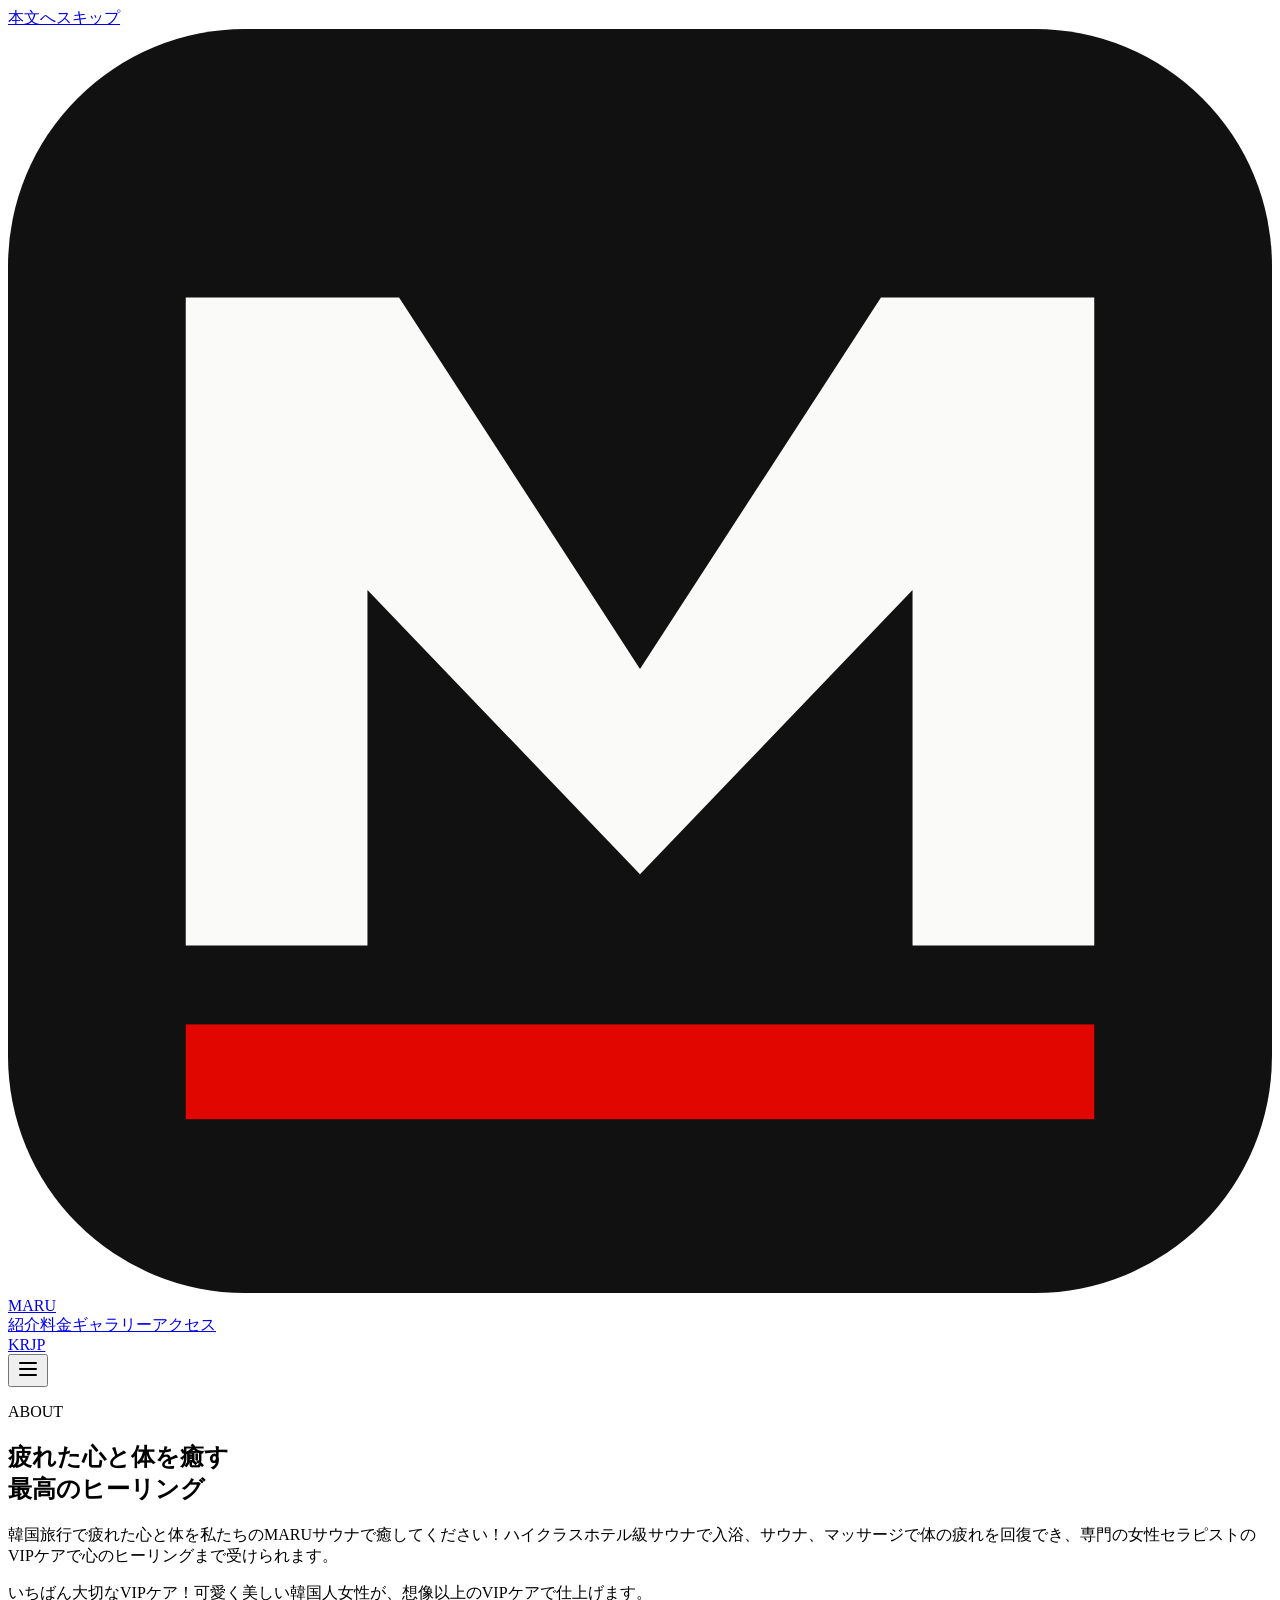
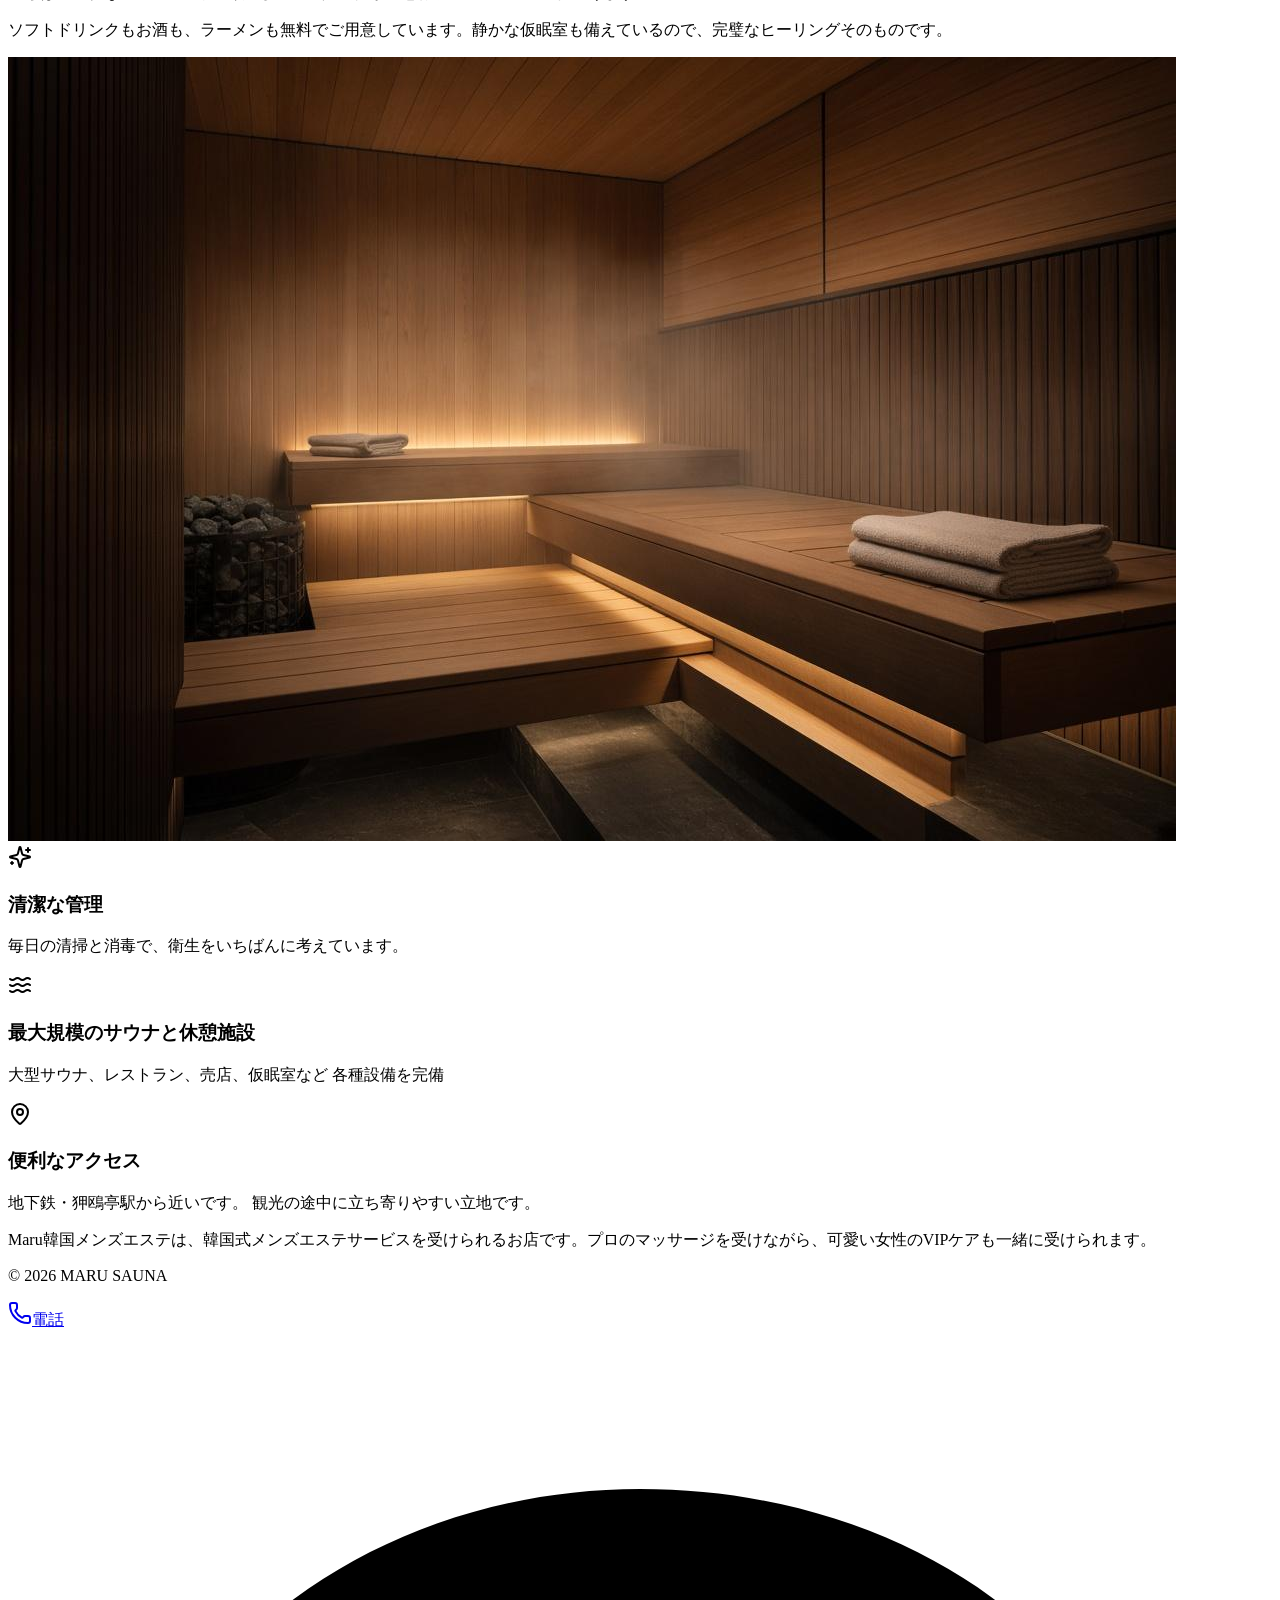
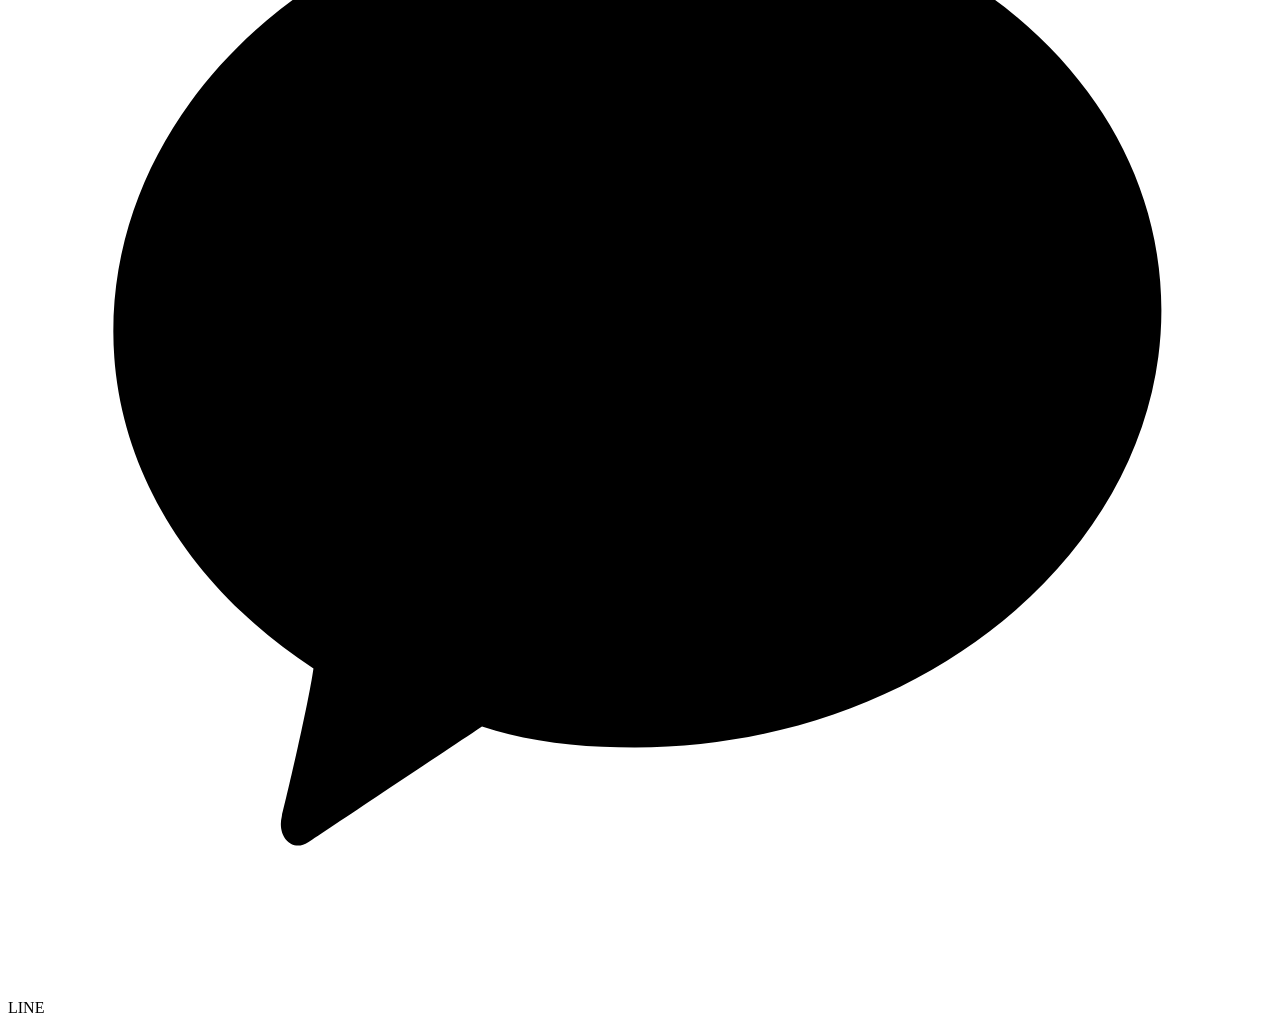
==== commit 9a70aaca: "Rename the building to 네오스빌딩 on the restored site" ====
--- a/about/index.html
+++ b/about/index.html
@@ -1,3 +1,3 @@
-<!DOCTYPE html><html lang="ja" class="antialiased"><head><meta name="twitter:card" content="summary_large_image"><meta property="og:title" content="MARU SPA &amp; SAUNA"><meta property="og:description" content="江南・狎鴎亭の男性専用ヒーリングエステ。ホテル式マッサージ、VIPケア、サウナ。24時間営業。"><meta charSet="utf-8"/><meta name="viewport" content="width=device-width, initial-scale=1, viewport-fit=cover"/><link rel="stylesheet" href="/assets/styles-BdBiKyeY.css" data-precedence="default"/><title>紹介 | MARU SPA &amp; SAUNA</title><meta name="theme-color" content="#fafaf8"/><meta name="description" content="韓国旅行の疲れを癒すハイクラスサウナとオイルマッサージ、VIPケア。ドリンクとラーメン、仮眠室完備。"/><meta property="og:locale" content="ja_JP"/><meta property="og:locale:alternate" content="ko_KR"/><meta name="robots" content="index, follow, max-image-preview:large"/><meta name="googlebot" content="index, follow, max-image-preview:large"/><meta property="og:image:alt" content="江南・狎鴎亭のメンズエステ MARU"/><meta name="geo.region" content="KR-11"/><meta name="geo.placename" content="ソウル特別市江南区新沙洞"/><link rel="preload" href="/fonts/bebas-neue.woff2" as="font" type="font/woff2" crossorigin="anonymous"/><link rel="preload" href="/fonts/noto-sans-jp-400.woff2" as="font" type="font/woff2" crossorigin="anonymous"/><link rel="icon" href="/favicon.ico" sizes="32x32"/><link rel="icon" type="image/svg+xml" href="/favicon.svg"/><link rel="manifest" href="/__grok/manifest.webmanifest"/><link rel="apple-touch-icon" href="/__grok/icon-180.png"/><link rel="canonical" href="https://marusauna.com/about"/><link rel="alternate" hreflang="ko" href="https://marusauna.com/ko/about"/><link rel="alternate" hreflang="ja" href="https://marusauna.com/about"/><link rel="alternate" hreflang="x-default" href="https://marusauna.com/about"/><meta name="apple-mobile-web-app-title" content="MARU SPA &amp; SAUNA"><meta name="apple-mobile-web-app-status-bar-style" content="black"><script src="https://grok.com/grok-app-builder/extensions.js" defer></script></head><body><script type="application/ld+json">{"@context":"https://schema.org","@type":"HealthAndBeautyBusiness","name":"MARU SPA & SAUNA","telephone":"+82-10-2515-5442","alternateName":["마루 사우나","マルサウナ"],"image":["https://marusauna.com/og.jpg","https://marusauna.com/photos/hero-spa.jpg"],"url":"https://marusauna.com/about","address":{"@type":"PostalAddress","streetAddress":"논현로 831 네오스빌딩 지하","addressLocality":"강남구","addressRegion":"서울특별시","addressCountry":"KR"},"geo":{"@type":"GeoCoordinates","latitude":37.522581,"longitude":127.027856},"hasMap":"https://www.google.com/maps/search/?api=1&query=%EC%84%9C%EC%9A%B8%ED%8A%B9%EB%B3%84%EC%8B%9C%20%EA%B0%95%EB%82%A8%EA%B5%AC%20%EB%85%BC%ED%98%84%EB%A1%9C%20831%20%EB%84%A4%EC%98%A4%EC%8A%A4%EB%B9%8C%EB%94%A9","openingHoursSpecification":{"@type":"OpeningHoursSpecification","dayOfWeek":["Monday","Tuesday","Wednesday","Thursday","Friday","Saturday","Sunday"],"opens":"00:00","closes":"23:59"},"priceRange":"₩120,000 - ₩250,000","currenciesAccepted":"KRW, JPY","paymentAccepted":"Cash, Credit Card","areaServed":"JP","inLanguage":"ja","hasOfferCatalog":{"@type":"OfferCatalog","name":"料金","itemListElement":[{"@type":"Offer","name":"Aコース 80分","price":"120000","priceCurrency":"KRW"},{"@type":"Offer","name":"Bコース 75分","price":"180000","priceCurrency":"KRW"},{"@type":"Offer","name":"Cコース 90分","price":"250000","priceCurrency":"KRW"}]}}</script><!--$--><div class="min-h-screen bg-bg text-ink"><a href="#content" class="sr-only focus:not-sr-only focus:fixed focus:top-3 focus:left-3 focus:z-[70] focus:rounded-full focus:bg-ink focus:px-4 focus:py-3 focus:text-sm focus:text-surface">本文へスキップ</a><header class="fixed inset-x-0 top-0 z-40 border-b border-line bg-surface/85 backdrop-blur-md"><div class="mx-auto flex h-16 max-w-6xl items-center justify-between gap-3 px-5 md:h-20 md:px-8"><a class="flex items-center gap-2.5" aria-label="MARU" href="/"><svg viewBox="0 0 32 32" class="size-9 shrink-0 md:size-10" aria-hidden="true"><rect width="32" height="32" rx="6" fill="#111111"></rect><path fill="#FAFAF8" d="M4.5 23.2V6.8h5.4l6.1 9.4 6.1-9.4h5.4v16.4h-4.6V14.2L16 21.4l-6.9-7.2v9z"></path><rect x="4.5" y="25.2" width="23" height="2.4" fill="#E10600"></rect></svg><span class="font-display text-3xl tracking-[0.12em]">MARU</span></a><div class="ml-auto flex items-center gap-6 md:gap-8"><nav class="hidden gap-8 text-sm font-medium md:flex"><a class="text-accent active" href="/about" data-status="active" aria-current="page">紹介</a><a class="hover:text-accent" href="/pricing">料金</a><a class="hover:text-accent" href="/gallery">ギャラリー</a><a class="hover:text-accent" href="/access">アクセス</a></nav><div class="inline-flex items-center rounded-full border border-line bg-soft p-1 text-[13px] font-medium tracking-[0.08em]"><a class="rounded-full px-3 py-1.5 text-muted hover:text-ink" href="/ko/about">KR</a><a aria-current="page" class="rounded-full px-3 py-1.5 bg-accent text-surface active" href="/about" data-status="active">JP</a></div><button type="button" class="menu-button grid size-11 cursor-pointer place-items-center rounded-full border border-line md:hidden" popovertarget="mobile-menu" aria-label="メニューを開く"><svg xmlns="http://www.w3.org/2000/svg" width="24" height="24" viewBox="0 0 24 24" fill="none" stroke="currentColor" stroke-width="2" stroke-linecap="round" stroke-linejoin="round" class="lucide lucide-menu menu-open size-5" aria-hidden="true"><path d="M4 12h16"></path><path d="M4 18h16"></path><path d="M4 6h16"></path></svg><svg xmlns="http://www.w3.org/2000/svg" width="24" height="24" viewBox="0 0 24 24" fill="none" stroke="currentColor" stroke-width="2" stroke-linecap="round" stroke-linejoin="round" class="lucide lucide-x menu-close size-5" aria-hidden="true"><path d="M18 6 6 18"></path><path d="m6 6 12 12"></path></svg></button><nav id="mobile-menu" popover="auto" class="mobile-menu md:hidden"><a class="block py-3 text-right text-lg font-medium text-accent active" href="/about" data-status="active" aria-current="page">紹介</a><a class="block py-3 text-right text-lg font-medium " href="/pricing">料金</a><a class="block py-3 text-right text-lg font-medium " href="/gallery">ギャラリー</a><a class="block py-3 text-right text-lg font-medium " href="/access">アクセス</a></nav></div></div></header><main id="content" tabindex="-1" class="scroll-mt-20 outline-none"><section class="mx-auto max-w-6xl px-4 pb-16 md:px-8 md:pb-20 pt-28 md:pt-36"><p class="font-display text-xl tracking-[0.28em] text-accent">ABOUT</p><div class="mt-2 grid items-stretch gap-8 md:grid-cols-[minmax(0,1fr)_320px] lg:grid-cols-[minmax(0,1fr)_420px] lg:gap-12"><div><h2 class="max-w-full text-[clamp(2rem,4vw,3.15rem)] font-semibold leading-snug">疲れた心と体を癒す<br/>最高のヒーリング</h2><div class="mt-8 space-y-6 text-[15px] leading-relaxed text-muted sm:text-base md:text-[17px]"><p><span class="block  ">韓国旅行で疲れた心と体を</span><span class="block  ">私たちのMARUサウナで癒してください！</span><span class="block  ">ハイクラスホテル級サウナで</span><span class="block  ">入浴、サウナ、マッサージで体の疲れを回復でき、</span><span class="block  ">専門の女性セラピストのVIPケアで</span><span class="block  ">心のヒーリングまで受けられます。</span></p><p><span class="block  text-[1.2em] font-medium text-accent">いちばん大切なVIPケア！</span><span class="block  ">可愛く美しい韓国人女性が、</span><span class="block  ">想像以上のVIPケアで仕上げます。</span></p><p><span class="block  ">ソフトドリンクもお酒も、</span><span class="block  ">ラーメンも無料でご用意しています。</span><span class="block  ">静かな仮眠室も備えているので、</span><span class="block  ">完璧なヒーリングそのものです。</span></p></div></div><div class="relative mt-8 h-56 overflow-hidden rounded-card md:mt-0 md:h-full"><picture class="block h-full w-full"><source type="image/webp" srcset="/photos/sauna-480.webp 480w, /photos/sauna-800.webp 800w" sizes="(min-width: 1024px) 420px, (min-width: 768px) 320px, 100vw"/><img src="/photos/sauna-800.webp" alt="温かい木のサウナ室内" width="1168" height="784" sizes="(min-width: 1024px) 420px, (min-width: 768px) 320px, 100vw" class="absolute inset-0 h-full w-full object-cover" loading="lazy" decoding="async" fetchpriority="low"/></picture></div></div></section><section class="mx-auto grid max-w-6xl gap-4 px-5 pb-8 md:grid-cols-3 md:px-8"><article class="relative rounded-card bg-soft p-8"><span class="absolute top-5 left-5 h-1 w-10 bg-accent"></span><svg xmlns="http://www.w3.org/2000/svg" width="24" height="24" viewBox="0 0 24 24" fill="none" stroke="currentColor" stroke-width="2" stroke-linecap="round" stroke-linejoin="round" class="lucide lucide-sparkles mt-6 size-6" aria-hidden="true"><path d="M9.937 15.5A2 2 0 0 0 8.5 14.063l-6.135-1.582a.5.5 0 0 1 0-.962L8.5 9.936A2 2 0 0 0 9.937 8.5l1.582-6.135a.5.5 0 0 1 .963 0L14.063 8.5A2 2 0 0 0 15.5 9.937l6.135 1.581a.5.5 0 0 1 0 .964L15.5 14.063a2 2 0 0 0-1.437 1.437l-1.582 6.135a.5.5 0 0 1-.963 0z"></path><path d="M20 3v4"></path><path d="M22 5h-4"></path><path d="M4 17v2"></path><path d="M5 18H3"></path></svg><h3 class="mt-4 text-xl font-semibold">清潔な管理</h3><p class="mt-2 whitespace-pre-line text-[15px] leading-relaxed text-muted">毎日の清掃と消毒で、衛生をいちばんに考えています。</p></article><article class="relative rounded-card bg-soft p-8"><span class="absolute top-5 left-5 h-1 w-10 bg-accent"></span><svg xmlns="http://www.w3.org/2000/svg" width="24" height="24" viewBox="0 0 24 24" fill="none" stroke="currentColor" stroke-width="2" stroke-linecap="round" stroke-linejoin="round" class="lucide lucide-waves mt-6 size-6" aria-hidden="true"><path d="M2 6c.6.5 1.2 1 2.5 1C7 7 7 5 9.5 5c2.6 0 2.4 2 5 2 2.5 0 2.5-2 5-2 1.3 0 1.9.5 2.5 1"></path><path d="M2 12c.6.5 1.2 1 2.5 1 2.5 0 2.5-2 5-2 2.6 0 2.4 2 5 2 2.5 0 2.5-2 5-2 1.3 0 1.9.5 2.5 1"></path><path d="M2 18c.6.5 1.2 1 2.5 1 2.5 0 2.5-2 5-2 2.6 0 2.4 2 5 2 2.5 0 2.5-2 5-2 1.3 0 1.9.5 2.5 1"></path></svg><h3 class="mt-4 text-xl font-semibold">最大規模のサウナと休憩施設</h3><p class="mt-2 whitespace-pre-line text-[15px] leading-relaxed text-muted">大型サウナ、レストラン、売店、仮眠室など
+<!DOCTYPE html><html lang="ja" class="antialiased"><head><meta name="twitter:card" content="summary_large_image"><meta name="twitter:title" content="MARU SPA &amp; SAUNA"><meta property="og:title" content="MARU SPA &amp; SAUNA"><meta property="og:site_name" content="MARU SPA &amp; SAUNA"><meta property="og:description" content="江南・狎鴎亭の男性専用ヒーリングエステ。ホテル式マッサージ、VIPケア、サウナ。24時間営業。"><meta name="twitter:description" content="江南・狎鴎亭の男性専用ヒーリングエステ。ホテル式マッサージ、VIPケア、サウナ。24時間営業。"><meta property="og:type" content="website"><meta property="og:url" content="https://marusauna.com/about"><meta property="og:image" content="https://marusauna.com/og.jpg"><meta property="og:image:width" content="1200"><meta property="og:image:height" content="630"><meta name="twitter:image" content="https://marusauna.com/og.jpg"><meta charSet="utf-8"/><meta name="viewport" content="width=device-width, initial-scale=1"/><link rel="preload" as="image" href="/photos/sauna.jpg"/><link rel="stylesheet" href="/assets/styles-ChNzn0M5.css" data-precedence="default"/><title>紹介 | MARU SPA &amp; SAUNA</title><meta name="theme-color" content="#fafaf8"/><meta name="description" content="韓国旅行の疲れを癒すハイクラスサウナとオイルマッサージ、VIPケア。ドリンクとラーメン、仮眠室完備。"/><meta property="og:locale" content="ja_JP"/><meta property="og:locale:alternate" content="ko_KR"/><meta name="robots" content="index, follow, max-image-preview:large"/><meta name="googlebot" content="index, follow, max-image-preview:large"/><meta name="geo.region" content="KR-11"/><meta name="geo.placename" content="ソウル特別市江南区新沙洞"/><link rel="modulepreload" href="/assets/index-BAKFYNxY.js"/><link rel="modulepreload" href="/assets/about-CY1io-iQ.js"/><link rel="modulepreload" href="/assets/site-page-X49fSrQn.js"/><link rel="icon" href="/favicon.ico" sizes="32x32"/><link rel="icon" type="image/svg+xml" href="/favicon.svg"/><link rel="manifest" href="/__grok/manifest.webmanifest"/><link rel="apple-touch-icon" href="/__grok/icon-180.png"/><link rel="canonical" href="https://marusauna.com/about"/><link rel="alternate" hreflang="ko" href="https://marusauna.com/ko/about"/><link rel="alternate" hreflang="ja" href="https://marusauna.com/about"/><link rel="alternate" hreflang="x-default" href="https://marusauna.com/about"/><meta name="apple-mobile-web-app-title" content="MARU SPA &amp; SAUNA"><meta name="apple-mobile-web-app-status-bar-style" content="black"><script src="https://grok.com/grok-app-builder/extensions.js" defer></script></head><body><script type="application/ld+json">{"@context":"https://schema.org","@type":["HealthAndBeautyBusiness","Sauna"],"name":"MARU SPA & SAUNA","telephone":"+82-10-2515-5442","alternateName":["마루 사우나","マルサウナ"],"image":["https://marusauna.com/og.jpg","https://marusauna.com/photos/hero-spa.jpg"],"url":"https://marusauna.com/","address":{"@type":"PostalAddress","streetAddress":"논현로 831 네오스빌딩 지하","addressLocality":"강남구","addressRegion":"서울특별시","addressCountry":"KR"},"geo":{"@type":"GeoCoordinates","latitude":37.522581,"longitude":127.027856},"openingHoursSpecification":{"@type":"OpeningHoursSpecification","dayOfWeek":["Monday","Tuesday","Wednesday","Thursday","Friday","Saturday","Sunday"],"opens":"00:00","closes":"23:59"},"priceRange":"₩120,000 - ₩250,000","currenciesAccepted":"KRW, JPY","paymentAccepted":"Cash, Credit Card","areaServed":"JP","inLanguage":["ja","ko"]}</script><!--$--><div class="min-h-screen bg-bg text-ink"><a href="#content" class="sr-only focus:not-sr-only focus:fixed focus:top-3 focus:left-3 focus:z-[70] focus:rounded-full focus:bg-ink focus:px-4 focus:py-3 focus:text-sm focus:text-surface">本文へスキップ</a><header class="fixed inset-x-0 top-0 z-40 border-b border-line bg-surface/85 backdrop-blur-md"><div class="mx-auto flex h-16 max-w-6xl items-center justify-between gap-3 px-5 md:h-20 md:px-8"><a class="flex items-center gap-2.5" aria-label="MARU" href="/"><svg viewBox="0 0 32 32" class="size-9 shrink-0 md:size-10" aria-hidden="true"><rect width="32" height="32" rx="6" fill="#111111"></rect><path fill="#FAFAF8" d="M4.5 23.2V6.8h5.4l6.1 9.4 6.1-9.4h5.4v16.4h-4.6V14.2L16 21.4l-6.9-7.2v9z"></path><rect x="4.5" y="25.2" width="23" height="2.4" fill="#E10600"></rect></svg><span class="font-display text-3xl tracking-[0.12em]">MARU</span></a><div class="ml-auto flex items-center gap-6 md:gap-8"><nav class="hidden gap-8 text-sm font-medium md:flex"><a class="text-accent active" href="/about" data-status="active" aria-current="page">紹介</a><a class="hover:text-accent" href="/pricing">料金</a><a class="hover:text-accent" href="/gallery">ギャラリー</a><a class="hover:text-accent" href="/access">アクセス</a></nav><div class="inline-flex items-center rounded-full border border-line bg-soft p-1 text-[13px] font-medium tracking-[0.08em]"><a class="rounded-full px-3 py-1.5 text-muted hover:text-ink" href="/ko/about">KR</a><a aria-current="page" class="rounded-full px-3 py-1.5 bg-accent text-surface active" href="/about" data-status="active">JP</a></div><button type="button" class="grid size-11 place-items-center rounded-full border border-line md:hidden" aria-expanded="false" aria-controls="mobile-menu" aria-label="メニューを開く"><svg xmlns="http://www.w3.org/2000/svg" width="24" height="24" viewBox="0 0 24 24" fill="none" stroke="currentColor" stroke-width="2" stroke-linecap="round" stroke-linejoin="round" class="lucide lucide-menu size-5" aria-hidden="true"><path d="M4 12h16"></path><path d="M4 18h16"></path><path d="M4 6h16"></path></svg></button></div></div><nav id="mobile-menu" hidden="" class="border-t border-line bg-surface px-5 py-4 md:hidden"><a class="block py-3 text-right text-lg font-medium text-accent active" href="/about" data-status="active" aria-current="page">紹介</a><a class="block py-3 text-right text-lg font-medium " href="/pricing">料金</a><a class="block py-3 text-right text-lg font-medium " href="/gallery">ギャラリー</a><a class="block py-3 text-right text-lg font-medium " href="/access">アクセス</a></nav></header><main id="content" tabindex="-1" class="scroll-mt-20 outline-none"><section class="mx-auto max-w-6xl px-4 pb-16 md:px-8 md:pb-20 pt-28 md:pt-36"><p class="font-display text-xl tracking-[0.28em] text-accent">ABOUT</p><div class="mt-2 grid items-stretch gap-8 md:grid-cols-[minmax(0,1fr)_320px] lg:grid-cols-[minmax(0,1fr)_420px] lg:gap-12"><div><h2 class="max-w-full text-[clamp(2rem,4vw,3.15rem)] font-semibold leading-snug">疲れた心と体を癒す<br/>最高のヒーリング</h2><div class="mt-8 space-y-6 text-[15px] leading-relaxed text-muted sm:text-base md:text-[17px]"><p><span class="block  ">韓国旅行で疲れた心と体を</span><span class="block  ">私たちのMARUサウナで癒してください！</span><span class="block  ">ハイクラスホテル級サウナで</span><span class="block  ">入浴、サウナ、マッサージで体の疲れを回復でき、</span><span class="block  ">専門の女性セラピストのVIPケアで</span><span class="block  ">心のヒーリングまで受けられます。</span></p><p><span class="block  text-[1.2em] font-medium text-accent">いちばん大切なVIPケア！</span><span class="block  ">可愛く美しい韓国人女性が、</span><span class="block  ">想像以上のVIPケアで仕上げます。</span></p><p><span class="block  ">ソフトドリンクもお酒も、</span><span class="block  ">ラーメンも無料でご用意しています。</span><span class="block  ">静かな仮眠室も備えているので、</span><span class="block  ">完璧なヒーリングそのものです。</span></p></div></div><div class="relative mt-8 h-56 overflow-hidden rounded-card md:mt-0 md:h-full"><img src="/photos/sauna.jpg" alt="温かい木のサウナ室内" class="absolute inset-0 h-full w-full object-cover"/></div></div></section><section class="mx-auto grid max-w-6xl gap-4 px-5 pb-8 md:grid-cols-3 md:px-8"><article class="relative rounded-card bg-soft p-8"><span class="absolute top-5 left-5 h-1 w-10 bg-accent"></span><svg xmlns="http://www.w3.org/2000/svg" width="24" height="24" viewBox="0 0 24 24" fill="none" stroke="currentColor" stroke-width="2" stroke-linecap="round" stroke-linejoin="round" class="lucide lucide-sparkles mt-6 size-6" aria-hidden="true"><path d="M9.937 15.5A2 2 0 0 0 8.5 14.063l-6.135-1.582a.5.5 0 0 1 0-.962L8.5 9.936A2 2 0 0 0 9.937 8.5l1.582-6.135a.5.5 0 0 1 .963 0L14.063 8.5A2 2 0 0 0 15.5 9.937l6.135 1.581a.5.5 0 0 1 0 .964L15.5 14.063a2 2 0 0 0-1.437 1.437l-1.582 6.135a.5.5 0 0 1-.963 0z"></path><path d="M20 3v4"></path><path d="M22 5h-4"></path><path d="M4 17v2"></path><path d="M5 18H3"></path></svg><h3 class="mt-4 text-xl font-semibold">清潔な管理</h3><p class="mt-2 whitespace-pre-line text-[15px] leading-relaxed text-muted">毎日の清掃と消毒で、衛生をいちばんに考えています。</p></article><article class="relative rounded-card bg-soft p-8"><span class="absolute top-5 left-5 h-1 w-10 bg-accent"></span><svg xmlns="http://www.w3.org/2000/svg" width="24" height="24" viewBox="0 0 24 24" fill="none" stroke="currentColor" stroke-width="2" stroke-linecap="round" stroke-linejoin="round" class="lucide lucide-waves mt-6 size-6" aria-hidden="true"><path d="M2 6c.6.5 1.2 1 2.5 1C7 7 7 5 9.5 5c2.6 0 2.4 2 5 2 2.5 0 2.5-2 5-2 1.3 0 1.9.5 2.5 1"></path><path d="M2 12c.6.5 1.2 1 2.5 1 2.5 0 2.5-2 5-2 2.6 0 2.4 2 5 2 2.5 0 2.5-2 5-2 1.3 0 1.9.5 2.5 1"></path><path d="M2 18c.6.5 1.2 1 2.5 1 2.5 0 2.5-2 5-2 2.6 0 2.4 2 5 2 2.5 0 2.5-2 5-2 1.3 0 1.9.5 2.5 1"></path></svg><h3 class="mt-4 text-xl font-semibold">最大規模のサウナと休憩施設</h3><p class="mt-2 whitespace-pre-line text-[15px] leading-relaxed text-muted">大型サウナ、レストラン、売店、仮眠室など
 各種設備を完備</p></article><article class="relative rounded-card bg-soft p-8"><span class="absolute top-5 left-5 h-1 w-10 bg-accent"></span><svg xmlns="http://www.w3.org/2000/svg" width="24" height="24" viewBox="0 0 24 24" fill="none" stroke="currentColor" stroke-width="2" stroke-linecap="round" stroke-linejoin="round" class="lucide lucide-map-pin mt-6 size-6" aria-hidden="true"><path d="M20 10c0 4.993-5.539 10.193-7.399 11.799a1 1 0 0 1-1.202 0C9.539 20.193 4 14.993 4 10a8 8 0 0 1 16 0"></path><circle cx="12" cy="10" r="3"></circle></svg><h3 class="mt-4 text-xl font-semibold">便利なアクセス</h3><p class="mt-2 whitespace-pre-line text-[15px] leading-relaxed text-muted">地下鉄・狎鴎亭駅から近いです。
-観光の途中に立ち寄りやすい立地です。</p></article></section></main><footer class="border-t border-line px-5 py-10 text-center text-sm leading-relaxed text-muted"><p class="mx-auto max-w-3xl"><span class="block">Maru韓国メンズエステは、韓国式メンズエステサービスを受けられるお店です。</span><span class="block">プロのマッサージを受けながら、可愛い女性のVIPケアも一緒に受けられます。</span></p><p class="mt-4">© 2026 MARU SAUNA</p></footer><div class="fixed right-[max(1rem,env(safe-area-inset-right))] bottom-[max(1rem,env(safe-area-inset-bottom))] z-50 flex flex-col overflow-hidden rounded-2xl border border-line bg-surface shadow-xl"><a href="tel:+821025155442" class="flex min-h-12 items-center gap-3 px-4 py-3 text-sm font-medium hover:bg-soft"><svg xmlns="http://www.w3.org/2000/svg" width="24" height="24" viewBox="0 0 24 24" fill="none" stroke="currentColor" stroke-width="2" stroke-linecap="round" stroke-linejoin="round" class="lucide lucide-phone size-4 shrink-0" aria-hidden="true"><path d="M13.832 16.568a1 1 0 0 0 1.213-.303l.355-.465A2 2 0 0 1 17 15h3a2 2 0 0 1 2 2v3a2 2 0 0 1-2 2A18 18 0 0 1 2 4a2 2 0 0 1 2-2h3a2 2 0 0 1 2 2v3a2 2 0 0 1-.8 1.6l-.468.351a1 1 0 0 0-.292 1.233 14 14 0 0 0 6.392 6.384"></path></svg>電話</a><span class="flex min-h-12 items-center gap-3 border-t border-line bg-[#06C755] px-4 py-3 text-sm font-semibold tracking-tight text-white"><svg viewBox="0 0 24 24" class="size-4 shrink-0" aria-hidden="true"><path fill="currentColor" d="M12 3C6.5 3 2 6.8 2 11.4c0 2.6 1.5 4.9 3.8 6.4-.1.7-.5 2.4-.6 2.8-.1.4.2.7.5.5.3-.2 2.4-1.6 3.3-2.2.9.3 1.9.4 2.9.4 5.5 0 10-3.8 10-8.3S17.5 3 12 3z"></path></svg>LINE</span></div></div><!--/$--></body></html>+観光の途中に立ち寄りやすい立地です。</p></article></section></main><footer class="border-t border-line px-5 py-10 text-center text-sm leading-relaxed text-muted"><p class="mx-auto max-w-3xl"><span class="block">Maru韓国メンズエステは、韓国式メンズエステサービスを受けられるお店です。</span><span class="block">プロのマッサージを受けながら、可愛い女性のVIPケアも一緒に受けられます。</span></p><p class="mt-4">© 2026 MARU SAUNA</p></footer><div class="fixed right-4 bottom-4 z-50 flex flex-col overflow-hidden rounded-2xl border border-line bg-surface shadow-xl"><a href="tel:+821025155442" class="flex min-h-12 items-center gap-3 px-4 py-3 text-sm font-medium hover:bg-soft"><svg xmlns="http://www.w3.org/2000/svg" width="24" height="24" viewBox="0 0 24 24" fill="none" stroke="currentColor" stroke-width="2" stroke-linecap="round" stroke-linejoin="round" class="lucide lucide-phone size-4 shrink-0" aria-hidden="true"><path d="M13.832 16.568a1 1 0 0 0 1.213-.303l.355-.465A2 2 0 0 1 17 15h3a2 2 0 0 1 2 2v3a2 2 0 0 1-2 2A18 18 0 0 1 2 4a2 2 0 0 1 2-2h3a2 2 0 0 1 2 2v3a2 2 0 0 1-.8 1.6l-.468.351a1 1 0 0 0-.292 1.233 14 14 0 0 0 6.392 6.384"></path></svg>電話</a><span class="flex min-h-12 items-center gap-3 border-t border-line bg-[#06C755] px-4 py-3 text-sm font-semibold tracking-tight text-white"><svg viewBox="0 0 24 24" class="size-4 shrink-0" aria-hidden="true"><path fill="currentColor" d="M12 3C6.5 3 2 6.8 2 11.4c0 2.6 1.5 4.9 3.8 6.4-.1.7-.5 2.4-.6 2.8-.1.4.2.7.5.5.3-.2 2.4-1.6 3.3-2.2.9.3 1.9.4 2.9.4 5.5 0 10-3.8 10-8.3S17.5 3 12 3z"></path></svg>LINE</span></div><dialog aria-label="メニューを閉じる" class="fixed inset-0 z-[60] m-0 h-full max-h-none w-full max-w-none border-0 bg-transparent p-5 open:flex open:items-center open:justify-center backdrop:bg-ink/85"></dialog></div><!--/$--><script data-tsr-stream-part="">(self.$R=self.$R||{})["tsr"]=[];self.$_TSR={h(){this.hydrated=!0,this.c()},e(){this.streamEnded=!0,this.c()},c(){this.hydrated&&this.streamEnded&&(delete self.$_TSR,delete self.$R.tsr)},p(e){this.initialized?e():this.buffer.push(e)},buffer:[]};$_TSR.router=($R=>$R[0]={manifest:$R[1]={routes:$R[2]={__root__:$R[3]={preloads:$R[4]=["/assets/index-BAKFYNxY.js"],scripts:$R[5]=[$R[6]={attrs:$R[7]={type:"module",async:!0,src:"/assets/index-BAKFYNxY.js"}}]},"/about":$R[8]={preloads:$R[9]=["/assets/about-CY1io-iQ.js","/assets/site-page-X49fSrQn.js"]}}},matches:$R[10]=[$R[11]={i:"__root__ ",u:1794856902512,s:"success",ssr:!0},$R[12]={i:" about about",u:1794856902512,s:"success",ssr:!0}]})($R["tsr"]);$_TSR.e();{let s=document.currentScript,p;while((p=s.previousElementSibling)&&p.hasAttribute('data-tsr-stream-part'))p.remove();s.remove()}</script><script type="module" async="" src="/assets/index-BAKFYNxY.js"></script><script>document.currentScript.remove();/*$tsr-stream-boundary*/</script></body></html>
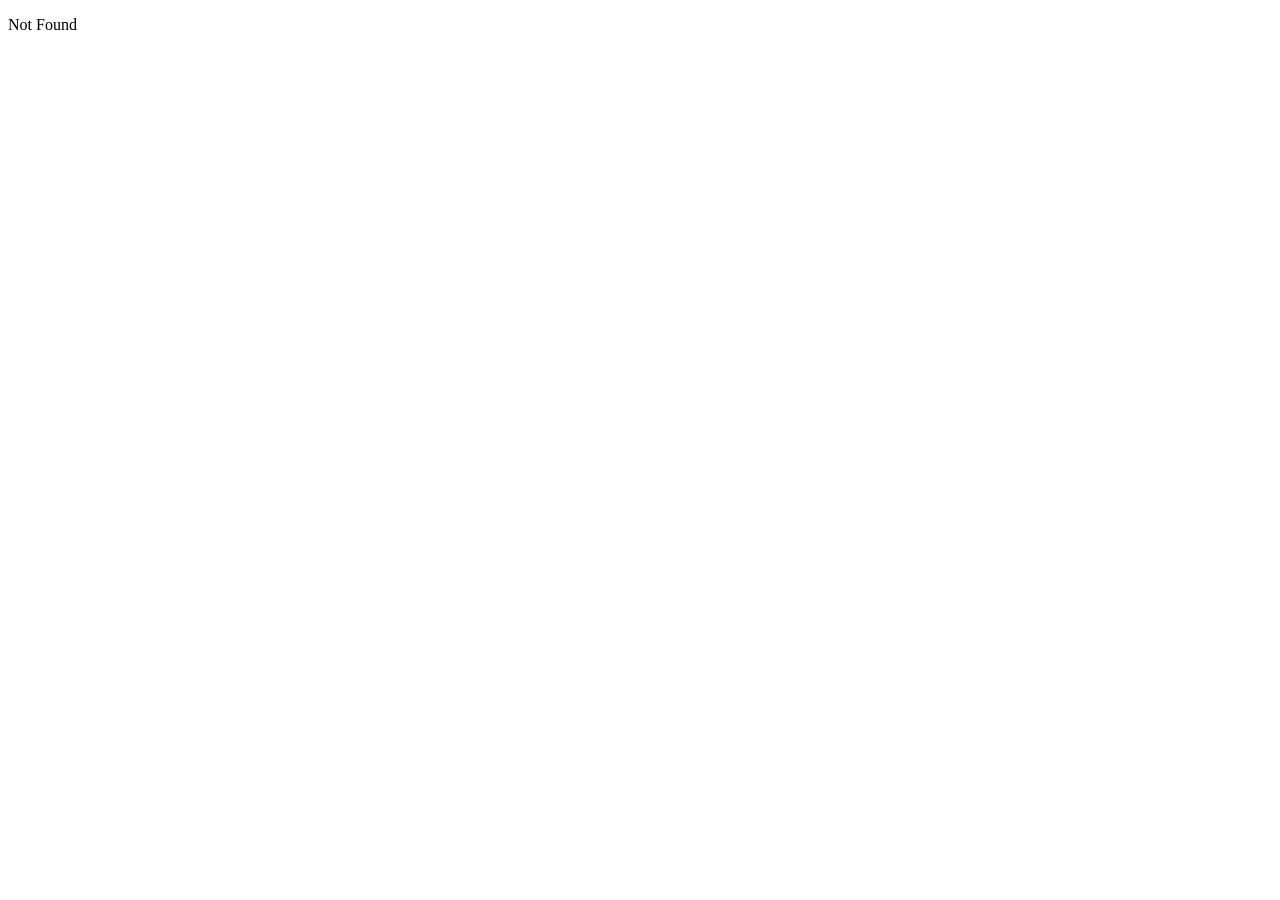
==== commit 8bf670af: "Update the React bundle address to 네오스빌딩" ====
--- a/about/index.html
+++ b/about/index.html
@@ -1,3 +1,3 @@
-<!DOCTYPE html><html lang="ja" class="antialiased"><head><meta name="twitter:card" content="summary_large_image"><meta name="twitter:title" content="MARU SPA &amp; SAUNA"><meta property="og:title" content="MARU SPA &amp; SAUNA"><meta property="og:site_name" content="MARU SPA &amp; SAUNA"><meta property="og:description" content="江南・狎鴎亭の男性専用ヒーリングエステ。ホテル式マッサージ、VIPケア、サウナ。24時間営業。"><meta name="twitter:description" content="江南・狎鴎亭の男性専用ヒーリングエステ。ホテル式マッサージ、VIPケア、サウナ。24時間営業。"><meta property="og:type" content="website"><meta property="og:url" content="https://marusauna.com/about"><meta property="og:image" content="https://marusauna.com/og.jpg"><meta property="og:image:width" content="1200"><meta property="og:image:height" content="630"><meta name="twitter:image" content="https://marusauna.com/og.jpg"><meta charSet="utf-8"/><meta name="viewport" content="width=device-width, initial-scale=1"/><link rel="preload" as="image" href="/photos/sauna.jpg"/><link rel="stylesheet" href="/assets/styles-ChNzn0M5.css" data-precedence="default"/><title>紹介 | MARU SPA &amp; SAUNA</title><meta name="theme-color" content="#fafaf8"/><meta name="description" content="韓国旅行の疲れを癒すハイクラスサウナとオイルマッサージ、VIPケア。ドリンクとラーメン、仮眠室完備。"/><meta property="og:locale" content="ja_JP"/><meta property="og:locale:alternate" content="ko_KR"/><meta name="robots" content="index, follow, max-image-preview:large"/><meta name="googlebot" content="index, follow, max-image-preview:large"/><meta name="geo.region" content="KR-11"/><meta name="geo.placename" content="ソウル特別市江南区新沙洞"/><link rel="modulepreload" href="/assets/index-BAKFYNxY.js"/><link rel="modulepreload" href="/assets/about-CY1io-iQ.js"/><link rel="modulepreload" href="/assets/site-page-X49fSrQn.js"/><link rel="icon" href="/favicon.ico" sizes="32x32"/><link rel="icon" type="image/svg+xml" href="/favicon.svg"/><link rel="manifest" href="/__grok/manifest.webmanifest"/><link rel="apple-touch-icon" href="/__grok/icon-180.png"/><link rel="canonical" href="https://marusauna.com/about"/><link rel="alternate" hreflang="ko" href="https://marusauna.com/ko/about"/><link rel="alternate" hreflang="ja" href="https://marusauna.com/about"/><link rel="alternate" hreflang="x-default" href="https://marusauna.com/about"/><meta name="apple-mobile-web-app-title" content="MARU SPA &amp; SAUNA"><meta name="apple-mobile-web-app-status-bar-style" content="black"><script src="https://grok.com/grok-app-builder/extensions.js" defer></script></head><body><script type="application/ld+json">{"@context":"https://schema.org","@type":["HealthAndBeautyBusiness","Sauna"],"name":"MARU SPA & SAUNA","telephone":"+82-10-2515-5442","alternateName":["마루 사우나","マルサウナ"],"image":["https://marusauna.com/og.jpg","https://marusauna.com/photos/hero-spa.jpg"],"url":"https://marusauna.com/","address":{"@type":"PostalAddress","streetAddress":"논현로 831 네오스빌딩 지하","addressLocality":"강남구","addressRegion":"서울특별시","addressCountry":"KR"},"geo":{"@type":"GeoCoordinates","latitude":37.522581,"longitude":127.027856},"openingHoursSpecification":{"@type":"OpeningHoursSpecification","dayOfWeek":["Monday","Tuesday","Wednesday","Thursday","Friday","Saturday","Sunday"],"opens":"00:00","closes":"23:59"},"priceRange":"₩120,000 - ₩250,000","currenciesAccepted":"KRW, JPY","paymentAccepted":"Cash, Credit Card","areaServed":"JP","inLanguage":["ja","ko"]}</script><!--$--><div class="min-h-screen bg-bg text-ink"><a href="#content" class="sr-only focus:not-sr-only focus:fixed focus:top-3 focus:left-3 focus:z-[70] focus:rounded-full focus:bg-ink focus:px-4 focus:py-3 focus:text-sm focus:text-surface">本文へスキップ</a><header class="fixed inset-x-0 top-0 z-40 border-b border-line bg-surface/85 backdrop-blur-md"><div class="mx-auto flex h-16 max-w-6xl items-center justify-between gap-3 px-5 md:h-20 md:px-8"><a class="flex items-center gap-2.5" aria-label="MARU" href="/"><svg viewBox="0 0 32 32" class="size-9 shrink-0 md:size-10" aria-hidden="true"><rect width="32" height="32" rx="6" fill="#111111"></rect><path fill="#FAFAF8" d="M4.5 23.2V6.8h5.4l6.1 9.4 6.1-9.4h5.4v16.4h-4.6V14.2L16 21.4l-6.9-7.2v9z"></path><rect x="4.5" y="25.2" width="23" height="2.4" fill="#E10600"></rect></svg><span class="font-display text-3xl tracking-[0.12em]">MARU</span></a><div class="ml-auto flex items-center gap-6 md:gap-8"><nav class="hidden gap-8 text-sm font-medium md:flex"><a class="text-accent active" href="/about" data-status="active" aria-current="page">紹介</a><a class="hover:text-accent" href="/pricing">料金</a><a class="hover:text-accent" href="/gallery">ギャラリー</a><a class="hover:text-accent" href="/access">アクセス</a></nav><div class="inline-flex items-center rounded-full border border-line bg-soft p-1 text-[13px] font-medium tracking-[0.08em]"><a class="rounded-full px-3 py-1.5 text-muted hover:text-ink" href="/ko/about">KR</a><a aria-current="page" class="rounded-full px-3 py-1.5 bg-accent text-surface active" href="/about" data-status="active">JP</a></div><button type="button" class="grid size-11 place-items-center rounded-full border border-line md:hidden" aria-expanded="false" aria-controls="mobile-menu" aria-label="メニューを開く"><svg xmlns="http://www.w3.org/2000/svg" width="24" height="24" viewBox="0 0 24 24" fill="none" stroke="currentColor" stroke-width="2" stroke-linecap="round" stroke-linejoin="round" class="lucide lucide-menu size-5" aria-hidden="true"><path d="M4 12h16"></path><path d="M4 18h16"></path><path d="M4 6h16"></path></svg></button></div></div><nav id="mobile-menu" hidden="" class="border-t border-line bg-surface px-5 py-4 md:hidden"><a class="block py-3 text-right text-lg font-medium text-accent active" href="/about" data-status="active" aria-current="page">紹介</a><a class="block py-3 text-right text-lg font-medium " href="/pricing">料金</a><a class="block py-3 text-right text-lg font-medium " href="/gallery">ギャラリー</a><a class="block py-3 text-right text-lg font-medium " href="/access">アクセス</a></nav></header><main id="content" tabindex="-1" class="scroll-mt-20 outline-none"><section class="mx-auto max-w-6xl px-4 pb-16 md:px-8 md:pb-20 pt-28 md:pt-36"><p class="font-display text-xl tracking-[0.28em] text-accent">ABOUT</p><div class="mt-2 grid items-stretch gap-8 md:grid-cols-[minmax(0,1fr)_320px] lg:grid-cols-[minmax(0,1fr)_420px] lg:gap-12"><div><h2 class="max-w-full text-[clamp(2rem,4vw,3.15rem)] font-semibold leading-snug">疲れた心と体を癒す<br/>最高のヒーリング</h2><div class="mt-8 space-y-6 text-[15px] leading-relaxed text-muted sm:text-base md:text-[17px]"><p><span class="block  ">韓国旅行で疲れた心と体を</span><span class="block  ">私たちのMARUサウナで癒してください！</span><span class="block  ">ハイクラスホテル級サウナで</span><span class="block  ">入浴、サウナ、マッサージで体の疲れを回復でき、</span><span class="block  ">専門の女性セラピストのVIPケアで</span><span class="block  ">心のヒーリングまで受けられます。</span></p><p><span class="block  text-[1.2em] font-medium text-accent">いちばん大切なVIPケア！</span><span class="block  ">可愛く美しい韓国人女性が、</span><span class="block  ">想像以上のVIPケアで仕上げます。</span></p><p><span class="block  ">ソフトドリンクもお酒も、</span><span class="block  ">ラーメンも無料でご用意しています。</span><span class="block  ">静かな仮眠室も備えているので、</span><span class="block  ">完璧なヒーリングそのものです。</span></p></div></div><div class="relative mt-8 h-56 overflow-hidden rounded-card md:mt-0 md:h-full"><img src="/photos/sauna.jpg" alt="温かい木のサウナ室内" class="absolute inset-0 h-full w-full object-cover"/></div></div></section><section class="mx-auto grid max-w-6xl gap-4 px-5 pb-8 md:grid-cols-3 md:px-8"><article class="relative rounded-card bg-soft p-8"><span class="absolute top-5 left-5 h-1 w-10 bg-accent"></span><svg xmlns="http://www.w3.org/2000/svg" width="24" height="24" viewBox="0 0 24 24" fill="none" stroke="currentColor" stroke-width="2" stroke-linecap="round" stroke-linejoin="round" class="lucide lucide-sparkles mt-6 size-6" aria-hidden="true"><path d="M9.937 15.5A2 2 0 0 0 8.5 14.063l-6.135-1.582a.5.5 0 0 1 0-.962L8.5 9.936A2 2 0 0 0 9.937 8.5l1.582-6.135a.5.5 0 0 1 .963 0L14.063 8.5A2 2 0 0 0 15.5 9.937l6.135 1.581a.5.5 0 0 1 0 .964L15.5 14.063a2 2 0 0 0-1.437 1.437l-1.582 6.135a.5.5 0 0 1-.963 0z"></path><path d="M20 3v4"></path><path d="M22 5h-4"></path><path d="M4 17v2"></path><path d="M5 18H3"></path></svg><h3 class="mt-4 text-xl font-semibold">清潔な管理</h3><p class="mt-2 whitespace-pre-line text-[15px] leading-relaxed text-muted">毎日の清掃と消毒で、衛生をいちばんに考えています。</p></article><article class="relative rounded-card bg-soft p-8"><span class="absolute top-5 left-5 h-1 w-10 bg-accent"></span><svg xmlns="http://www.w3.org/2000/svg" width="24" height="24" viewBox="0 0 24 24" fill="none" stroke="currentColor" stroke-width="2" stroke-linecap="round" stroke-linejoin="round" class="lucide lucide-waves mt-6 size-6" aria-hidden="true"><path d="M2 6c.6.5 1.2 1 2.5 1C7 7 7 5 9.5 5c2.6 0 2.4 2 5 2 2.5 0 2.5-2 5-2 1.3 0 1.9.5 2.5 1"></path><path d="M2 12c.6.5 1.2 1 2.5 1 2.5 0 2.5-2 5-2 2.6 0 2.4 2 5 2 2.5 0 2.5-2 5-2 1.3 0 1.9.5 2.5 1"></path><path d="M2 18c.6.5 1.2 1 2.5 1 2.5 0 2.5-2 5-2 2.6 0 2.4 2 5 2 2.5 0 2.5-2 5-2 1.3 0 1.9.5 2.5 1"></path></svg><h3 class="mt-4 text-xl font-semibold">最大規模のサウナと休憩施設</h3><p class="mt-2 whitespace-pre-line text-[15px] leading-relaxed text-muted">大型サウナ、レストラン、売店、仮眠室など
+<!DOCTYPE html><html lang="ja" class="antialiased"><head><meta name="twitter:card" content="summary_large_image"><meta name="twitter:title" content="MARU SPA &amp; SAUNA"><meta property="og:title" content="MARU SPA &amp; SAUNA"><meta property="og:site_name" content="MARU SPA &amp; SAUNA"><meta property="og:description" content="江南・狎鴎亭の男性専用ヒーリングエステ。ホテル式マッサージ、VIPケア、サウナ。24時間営業。"><meta name="twitter:description" content="江南・狎鴎亭の男性専用ヒーリングエステ。ホテル式マッサージ、VIPケア、サウナ。24時間営業。"><meta property="og:type" content="website"><meta property="og:url" content="https://marusauna.com/about"><meta property="og:image" content="https://marusauna.com/og.jpg"><meta property="og:image:width" content="1200"><meta property="og:image:height" content="630"><meta name="twitter:image" content="https://marusauna.com/og.jpg"><meta charSet="utf-8"/><meta name="viewport" content="width=device-width, initial-scale=1"/><link rel="preload" as="image" href="/photos/sauna.jpg"/><link rel="stylesheet" href="/assets/styles-ChNzn0M5.css" data-precedence="default"/><title>紹介 | MARU SPA &amp; SAUNA</title><meta name="theme-color" content="#fafaf8"/><meta name="description" content="韓国旅行の疲れを癒すハイクラスサウナとオイルマッサージ、VIPケア。ドリンクとラーメン、仮眠室完備。"/><meta property="og:locale" content="ja_JP"/><meta property="og:locale:alternate" content="ko_KR"/><meta name="robots" content="index, follow, max-image-preview:large"/><meta name="googlebot" content="index, follow, max-image-preview:large"/><meta name="geo.region" content="KR-11"/><meta name="geo.placename" content="ソウル特別市江南区新沙洞"/><link rel="modulepreload" href="/assets/index-NeosBldg.js"/><link rel="modulepreload" href="/assets/about-CY1io-iQ.js"/><link rel="modulepreload" href="/assets/site-page-NeosBldg.js"/><link rel="icon" href="/favicon.ico" sizes="32x32"/><link rel="icon" type="image/svg+xml" href="/favicon.svg"/><link rel="manifest" href="/__grok/manifest.webmanifest"/><link rel="apple-touch-icon" href="/__grok/icon-180.png"/><link rel="canonical" href="https://marusauna.com/about"/><link rel="alternate" hreflang="ko" href="https://marusauna.com/ko/about"/><link rel="alternate" hreflang="ja" href="https://marusauna.com/about"/><link rel="alternate" hreflang="x-default" href="https://marusauna.com/about"/><meta name="apple-mobile-web-app-title" content="MARU SPA &amp; SAUNA"><meta name="apple-mobile-web-app-status-bar-style" content="black"><script src="https://grok.com/grok-app-builder/extensions.js" defer></script></head><body><script type="application/ld+json">{"@context":"https://schema.org","@type":["HealthAndBeautyBusiness","Sauna"],"name":"MARU SPA & SAUNA","telephone":"+82-10-2515-5442","alternateName":["마루 사우나","マルサウナ"],"image":["https://marusauna.com/og.jpg","https://marusauna.com/photos/hero-spa.jpg"],"url":"https://marusauna.com/","address":{"@type":"PostalAddress","streetAddress":"논현로 831 네오스빌딩 지하","addressLocality":"강남구","addressRegion":"서울특별시","addressCountry":"KR"},"geo":{"@type":"GeoCoordinates","latitude":37.522581,"longitude":127.027856},"openingHoursSpecification":{"@type":"OpeningHoursSpecification","dayOfWeek":["Monday","Tuesday","Wednesday","Thursday","Friday","Saturday","Sunday"],"opens":"00:00","closes":"23:59"},"priceRange":"₩120,000 - ₩250,000","currenciesAccepted":"KRW, JPY","paymentAccepted":"Cash, Credit Card","areaServed":"JP","inLanguage":["ja","ko"]}</script><!--$--><div class="min-h-screen bg-bg text-ink"><a href="#content" class="sr-only focus:not-sr-only focus:fixed focus:top-3 focus:left-3 focus:z-[70] focus:rounded-full focus:bg-ink focus:px-4 focus:py-3 focus:text-sm focus:text-surface">本文へスキップ</a><header class="fixed inset-x-0 top-0 z-40 border-b border-line bg-surface/85 backdrop-blur-md"><div class="mx-auto flex h-16 max-w-6xl items-center justify-between gap-3 px-5 md:h-20 md:px-8"><a class="flex items-center gap-2.5" aria-label="MARU" href="/"><svg viewBox="0 0 32 32" class="size-9 shrink-0 md:size-10" aria-hidden="true"><rect width="32" height="32" rx="6" fill="#111111"></rect><path fill="#FAFAF8" d="M4.5 23.2V6.8h5.4l6.1 9.4 6.1-9.4h5.4v16.4h-4.6V14.2L16 21.4l-6.9-7.2v9z"></path><rect x="4.5" y="25.2" width="23" height="2.4" fill="#E10600"></rect></svg><span class="font-display text-3xl tracking-[0.12em]">MARU</span></a><div class="ml-auto flex items-center gap-6 md:gap-8"><nav class="hidden gap-8 text-sm font-medium md:flex"><a class="text-accent active" href="/about" data-status="active" aria-current="page">紹介</a><a class="hover:text-accent" href="/pricing">料金</a><a class="hover:text-accent" href="/gallery">ギャラリー</a><a class="hover:text-accent" href="/access">アクセス</a></nav><div class="inline-flex items-center rounded-full border border-line bg-soft p-1 text-[13px] font-medium tracking-[0.08em]"><a class="rounded-full px-3 py-1.5 text-muted hover:text-ink" href="/ko/about">KR</a><a aria-current="page" class="rounded-full px-3 py-1.5 bg-accent text-surface active" href="/about" data-status="active">JP</a></div><button type="button" class="grid size-11 place-items-center rounded-full border border-line md:hidden" aria-expanded="false" aria-controls="mobile-menu" aria-label="メニューを開く"><svg xmlns="http://www.w3.org/2000/svg" width="24" height="24" viewBox="0 0 24 24" fill="none" stroke="currentColor" stroke-width="2" stroke-linecap="round" stroke-linejoin="round" class="lucide lucide-menu size-5" aria-hidden="true"><path d="M4 12h16"></path><path d="M4 18h16"></path><path d="M4 6h16"></path></svg></button></div></div><nav id="mobile-menu" hidden="" class="border-t border-line bg-surface px-5 py-4 md:hidden"><a class="block py-3 text-right text-lg font-medium text-accent active" href="/about" data-status="active" aria-current="page">紹介</a><a class="block py-3 text-right text-lg font-medium " href="/pricing">料金</a><a class="block py-3 text-right text-lg font-medium " href="/gallery">ギャラリー</a><a class="block py-3 text-right text-lg font-medium " href="/access">アクセス</a></nav></header><main id="content" tabindex="-1" class="scroll-mt-20 outline-none"><section class="mx-auto max-w-6xl px-4 pb-16 md:px-8 md:pb-20 pt-28 md:pt-36"><p class="font-display text-xl tracking-[0.28em] text-accent">ABOUT</p><div class="mt-2 grid items-stretch gap-8 md:grid-cols-[minmax(0,1fr)_320px] lg:grid-cols-[minmax(0,1fr)_420px] lg:gap-12"><div><h2 class="max-w-full text-[clamp(2rem,4vw,3.15rem)] font-semibold leading-snug">疲れた心と体を癒す<br/>最高のヒーリング</h2><div class="mt-8 space-y-6 text-[15px] leading-relaxed text-muted sm:text-base md:text-[17px]"><p><span class="block  ">韓国旅行で疲れた心と体を</span><span class="block  ">私たちのMARUサウナで癒してください！</span><span class="block  ">ハイクラスホテル級サウナで</span><span class="block  ">入浴、サウナ、マッサージで体の疲れを回復でき、</span><span class="block  ">専門の女性セラピストのVIPケアで</span><span class="block  ">心のヒーリングまで受けられます。</span></p><p><span class="block  text-[1.2em] font-medium text-accent">いちばん大切なVIPケア！</span><span class="block  ">可愛く美しい韓国人女性が、</span><span class="block  ">想像以上のVIPケアで仕上げます。</span></p><p><span class="block  ">ソフトドリンクもお酒も、</span><span class="block  ">ラーメンも無料でご用意しています。</span><span class="block  ">静かな仮眠室も備えているので、</span><span class="block  ">完璧なヒーリングそのものです。</span></p></div></div><div class="relative mt-8 h-56 overflow-hidden rounded-card md:mt-0 md:h-full"><img src="/photos/sauna.jpg" alt="温かい木のサウナ室内" class="absolute inset-0 h-full w-full object-cover"/></div></div></section><section class="mx-auto grid max-w-6xl gap-4 px-5 pb-8 md:grid-cols-3 md:px-8"><article class="relative rounded-card bg-soft p-8"><span class="absolute top-5 left-5 h-1 w-10 bg-accent"></span><svg xmlns="http://www.w3.org/2000/svg" width="24" height="24" viewBox="0 0 24 24" fill="none" stroke="currentColor" stroke-width="2" stroke-linecap="round" stroke-linejoin="round" class="lucide lucide-sparkles mt-6 size-6" aria-hidden="true"><path d="M9.937 15.5A2 2 0 0 0 8.5 14.063l-6.135-1.582a.5.5 0 0 1 0-.962L8.5 9.936A2 2 0 0 0 9.937 8.5l1.582-6.135a.5.5 0 0 1 .963 0L14.063 8.5A2 2 0 0 0 15.5 9.937l6.135 1.581a.5.5 0 0 1 0 .964L15.5 14.063a2 2 0 0 0-1.437 1.437l-1.582 6.135a.5.5 0 0 1-.963 0z"></path><path d="M20 3v4"></path><path d="M22 5h-4"></path><path d="M4 17v2"></path><path d="M5 18H3"></path></svg><h3 class="mt-4 text-xl font-semibold">清潔な管理</h3><p class="mt-2 whitespace-pre-line text-[15px] leading-relaxed text-muted">毎日の清掃と消毒で、衛生をいちばんに考えています。</p></article><article class="relative rounded-card bg-soft p-8"><span class="absolute top-5 left-5 h-1 w-10 bg-accent"></span><svg xmlns="http://www.w3.org/2000/svg" width="24" height="24" viewBox="0 0 24 24" fill="none" stroke="currentColor" stroke-width="2" stroke-linecap="round" stroke-linejoin="round" class="lucide lucide-waves mt-6 size-6" aria-hidden="true"><path d="M2 6c.6.5 1.2 1 2.5 1C7 7 7 5 9.5 5c2.6 0 2.4 2 5 2 2.5 0 2.5-2 5-2 1.3 0 1.9.5 2.5 1"></path><path d="M2 12c.6.5 1.2 1 2.5 1 2.5 0 2.5-2 5-2 2.6 0 2.4 2 5 2 2.5 0 2.5-2 5-2 1.3 0 1.9.5 2.5 1"></path><path d="M2 18c.6.5 1.2 1 2.5 1 2.5 0 2.5-2 5-2 2.6 0 2.4 2 5 2 2.5 0 2.5-2 5-2 1.3 0 1.9.5 2.5 1"></path></svg><h3 class="mt-4 text-xl font-semibold">最大規模のサウナと休憩施設</h3><p class="mt-2 whitespace-pre-line text-[15px] leading-relaxed text-muted">大型サウナ、レストラン、売店、仮眠室など
 各種設備を完備</p></article><article class="relative rounded-card bg-soft p-8"><span class="absolute top-5 left-5 h-1 w-10 bg-accent"></span><svg xmlns="http://www.w3.org/2000/svg" width="24" height="24" viewBox="0 0 24 24" fill="none" stroke="currentColor" stroke-width="2" stroke-linecap="round" stroke-linejoin="round" class="lucide lucide-map-pin mt-6 size-6" aria-hidden="true"><path d="M20 10c0 4.993-5.539 10.193-7.399 11.799a1 1 0 0 1-1.202 0C9.539 20.193 4 14.993 4 10a8 8 0 0 1 16 0"></path><circle cx="12" cy="10" r="3"></circle></svg><h3 class="mt-4 text-xl font-semibold">便利なアクセス</h3><p class="mt-2 whitespace-pre-line text-[15px] leading-relaxed text-muted">地下鉄・狎鴎亭駅から近いです。
-観光の途中に立ち寄りやすい立地です。</p></article></section></main><footer class="border-t border-line px-5 py-10 text-center text-sm leading-relaxed text-muted"><p class="mx-auto max-w-3xl"><span class="block">Maru韓国メンズエステは、韓国式メンズエステサービスを受けられるお店です。</span><span class="block">プロのマッサージを受けながら、可愛い女性のVIPケアも一緒に受けられます。</span></p><p class="mt-4">© 2026 MARU SAUNA</p></footer><div class="fixed right-4 bottom-4 z-50 flex flex-col overflow-hidden rounded-2xl border border-line bg-surface shadow-xl"><a href="tel:+821025155442" class="flex min-h-12 items-center gap-3 px-4 py-3 text-sm font-medium hover:bg-soft"><svg xmlns="http://www.w3.org/2000/svg" width="24" height="24" viewBox="0 0 24 24" fill="none" stroke="currentColor" stroke-width="2" stroke-linecap="round" stroke-linejoin="round" class="lucide lucide-phone size-4 shrink-0" aria-hidden="true"><path d="M13.832 16.568a1 1 0 0 0 1.213-.303l.355-.465A2 2 0 0 1 17 15h3a2 2 0 0 1 2 2v3a2 2 0 0 1-2 2A18 18 0 0 1 2 4a2 2 0 0 1 2-2h3a2 2 0 0 1 2 2v3a2 2 0 0 1-.8 1.6l-.468.351a1 1 0 0 0-.292 1.233 14 14 0 0 0 6.392 6.384"></path></svg>電話</a><span class="flex min-h-12 items-center gap-3 border-t border-line bg-[#06C755] px-4 py-3 text-sm font-semibold tracking-tight text-white"><svg viewBox="0 0 24 24" class="size-4 shrink-0" aria-hidden="true"><path fill="currentColor" d="M12 3C6.5 3 2 6.8 2 11.4c0 2.6 1.5 4.9 3.8 6.4-.1.7-.5 2.4-.6 2.8-.1.4.2.7.5.5.3-.2 2.4-1.6 3.3-2.2.9.3 1.9.4 2.9.4 5.5 0 10-3.8 10-8.3S17.5 3 12 3z"></path></svg>LINE</span></div><dialog aria-label="メニューを閉じる" class="fixed inset-0 z-[60] m-0 h-full max-h-none w-full max-w-none border-0 bg-transparent p-5 open:flex open:items-center open:justify-center backdrop:bg-ink/85"></dialog></div><!--/$--><script data-tsr-stream-part="">(self.$R=self.$R||{})["tsr"]=[];self.$_TSR={h(){this.hydrated=!0,this.c()},e(){this.streamEnded=!0,this.c()},c(){this.hydrated&&this.streamEnded&&(delete self.$_TSR,delete self.$R.tsr)},p(e){this.initialized?e():this.buffer.push(e)},buffer:[]};$_TSR.router=($R=>$R[0]={manifest:$R[1]={routes:$R[2]={__root__:$R[3]={preloads:$R[4]=["/assets/index-BAKFYNxY.js"],scripts:$R[5]=[$R[6]={attrs:$R[7]={type:"module",async:!0,src:"/assets/index-BAKFYNxY.js"}}]},"/about":$R[8]={preloads:$R[9]=["/assets/about-CY1io-iQ.js","/assets/site-page-X49fSrQn.js"]}}},matches:$R[10]=[$R[11]={i:"__root__ ",u:1794856902512,s:"success",ssr:!0},$R[12]={i:" about about",u:1794856902512,s:"success",ssr:!0}]})($R["tsr"]);$_TSR.e();{let s=document.currentScript,p;while((p=s.previousElementSibling)&&p.hasAttribute('data-tsr-stream-part'))p.remove();s.remove()}</script><script type="module" async="" src="/assets/index-BAKFYNxY.js"></script><script>document.currentScript.remove();/*$tsr-stream-boundary*/</script></body></html>+観光の途中に立ち寄りやすい立地です。</p></article></section></main><footer class="border-t border-line px-5 py-10 text-center text-sm leading-relaxed text-muted"><p class="mx-auto max-w-3xl"><span class="block">Maru韓国メンズエステは、韓国式メンズエステサービスを受けられるお店です。</span><span class="block">プロのマッサージを受けながら、可愛い女性のVIPケアも一緒に受けられます。</span></p><p class="mt-4">© 2026 MARU SAUNA</p></footer><div class="fixed right-4 bottom-4 z-50 flex flex-col overflow-hidden rounded-2xl border border-line bg-surface shadow-xl"><a href="tel:+821025155442" class="flex min-h-12 items-center gap-3 px-4 py-3 text-sm font-medium hover:bg-soft"><svg xmlns="http://www.w3.org/2000/svg" width="24" height="24" viewBox="0 0 24 24" fill="none" stroke="currentColor" stroke-width="2" stroke-linecap="round" stroke-linejoin="round" class="lucide lucide-phone size-4 shrink-0" aria-hidden="true"><path d="M13.832 16.568a1 1 0 0 0 1.213-.303l.355-.465A2 2 0 0 1 17 15h3a2 2 0 0 1 2 2v3a2 2 0 0 1-2 2A18 18 0 0 1 2 4a2 2 0 0 1 2-2h3a2 2 0 0 1 2 2v3a2 2 0 0 1-.8 1.6l-.468.351a1 1 0 0 0-.292 1.233 14 14 0 0 0 6.392 6.384"></path></svg>電話</a><span class="flex min-h-12 items-center gap-3 border-t border-line bg-[#06C755] px-4 py-3 text-sm font-semibold tracking-tight text-white"><svg viewBox="0 0 24 24" class="size-4 shrink-0" aria-hidden="true"><path fill="currentColor" d="M12 3C6.5 3 2 6.8 2 11.4c0 2.6 1.5 4.9 3.8 6.4-.1.7-.5 2.4-.6 2.8-.1.4.2.7.5.5.3-.2 2.4-1.6 3.3-2.2.9.3 1.9.4 2.9.4 5.5 0 10-3.8 10-8.3S17.5 3 12 3z"></path></svg>LINE</span></div><dialog aria-label="メニューを閉じる" class="fixed inset-0 z-[60] m-0 h-full max-h-none w-full max-w-none border-0 bg-transparent p-5 open:flex open:items-center open:justify-center backdrop:bg-ink/85"></dialog></div><!--/$--><script data-tsr-stream-part="">(self.$R=self.$R||{})["tsr"]=[];self.$_TSR={h(){this.hydrated=!0,this.c()},e(){this.streamEnded=!0,this.c()},c(){this.hydrated&&this.streamEnded&&(delete self.$_TSR,delete self.$R.tsr)},p(e){this.initialized?e():this.buffer.push(e)},buffer:[]};$_TSR.router=($R=>$R[0]={manifest:$R[1]={routes:$R[2]={__root__:$R[3]={preloads:$R[4]=["/assets/index-NeosBldg.js"],scripts:$R[5]=[$R[6]={attrs:$R[7]={type:"module",async:!0,src:"/assets/index-NeosBldg.js"}}]},"/about":$R[8]={preloads:$R[9]=["/assets/about-CY1io-iQ.js","/assets/site-page-NeosBldg.js"]}}},matches:$R[10]=[$R[11]={i:"__root__ ",u:1794856902512,s:"success",ssr:!0},$R[12]={i:" about about",u:1794856902512,s:"success",ssr:!0}]})($R["tsr"]);$_TSR.e();{let s=document.currentScript,p;while((p=s.previousElementSibling)&&p.hasAttribute('data-tsr-stream-part'))p.remove();s.remove()}</script><script type="module" async="" src="/assets/index-NeosBldg.js"></script><script>document.currentScript.remove();/*$tsr-stream-boundary*/</script></body></html>
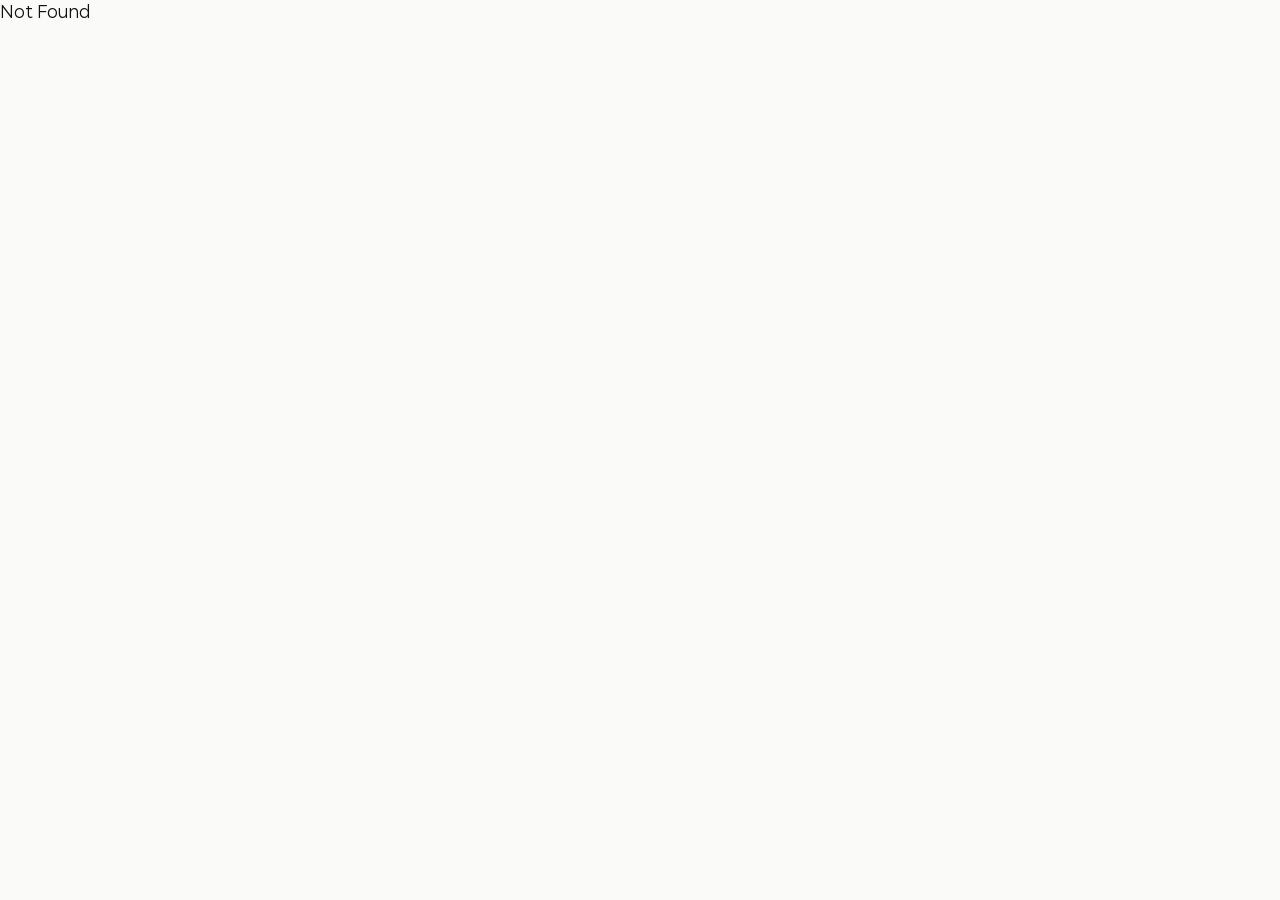
==== commit 208884a7: "Make the hero title 1.3 times larger" ====
--- a/about/index.html
+++ b/about/index.html
@@ -1,3 +1,3 @@
-<!DOCTYPE html><html lang="ja" class="antialiased"><head><meta name="twitter:card" content="summary_large_image"><meta name="twitter:title" content="MARU SPA &amp; SAUNA"><meta property="og:title" content="MARU SPA &amp; SAUNA"><meta property="og:site_name" content="MARU SPA &amp; SAUNA"><meta property="og:description" content="江南・狎鴎亭の男性専用ヒーリングエステ。ホテル式マッサージ、VIPケア、サウナ。24時間営業。"><meta name="twitter:description" content="江南・狎鴎亭の男性専用ヒーリングエステ。ホテル式マッサージ、VIPケア、サウナ。24時間営業。"><meta property="og:type" content="website"><meta property="og:url" content="https://marusauna.com/about"><meta property="og:image" content="https://marusauna.com/og.jpg"><meta property="og:image:width" content="1200"><meta property="og:image:height" content="630"><meta name="twitter:image" content="https://marusauna.com/og.jpg"><meta charSet="utf-8"/><meta name="viewport" content="width=device-width, initial-scale=1"/><link rel="preload" as="image" href="/photos/sauna.jpg"/><link rel="stylesheet" href="/assets/styles-ChNzn0M5.css" data-precedence="default"/><title>紹介 | MARU SPA &amp; SAUNA</title><meta name="theme-color" content="#fafaf8"/><meta name="description" content="韓国旅行の疲れを癒すハイクラスサウナとオイルマッサージ、VIPケア。ドリンクとラーメン、仮眠室完備。"/><meta property="og:locale" content="ja_JP"/><meta property="og:locale:alternate" content="ko_KR"/><meta name="robots" content="index, follow, max-image-preview:large"/><meta name="googlebot" content="index, follow, max-image-preview:large"/><meta name="geo.region" content="KR-11"/><meta name="geo.placename" content="ソウル特別市江南区新沙洞"/><link rel="modulepreload" href="/assets/index-NeosBldg.js"/><link rel="modulepreload" href="/assets/about-CY1io-iQ.js"/><link rel="modulepreload" href="/assets/site-page-NeosBldg.js"/><link rel="icon" href="/favicon.ico" sizes="32x32"/><link rel="icon" type="image/svg+xml" href="/favicon.svg"/><link rel="manifest" href="/__grok/manifest.webmanifest"/><link rel="apple-touch-icon" href="/__grok/icon-180.png"/><link rel="canonical" href="https://marusauna.com/about"/><link rel="alternate" hreflang="ko" href="https://marusauna.com/ko/about"/><link rel="alternate" hreflang="ja" href="https://marusauna.com/about"/><link rel="alternate" hreflang="x-default" href="https://marusauna.com/about"/><meta name="apple-mobile-web-app-title" content="MARU SPA &amp; SAUNA"><meta name="apple-mobile-web-app-status-bar-style" content="black"><script src="https://grok.com/grok-app-builder/extensions.js" defer></script></head><body><script type="application/ld+json">{"@context":"https://schema.org","@type":["HealthAndBeautyBusiness","Sauna"],"name":"MARU SPA & SAUNA","telephone":"+82-10-2515-5442","alternateName":["마루 사우나","マルサウナ"],"image":["https://marusauna.com/og.jpg","https://marusauna.com/photos/hero-spa.jpg"],"url":"https://marusauna.com/","address":{"@type":"PostalAddress","streetAddress":"논현로 831 네오스빌딩 지하","addressLocality":"강남구","addressRegion":"서울특별시","addressCountry":"KR"},"geo":{"@type":"GeoCoordinates","latitude":37.522581,"longitude":127.027856},"openingHoursSpecification":{"@type":"OpeningHoursSpecification","dayOfWeek":["Monday","Tuesday","Wednesday","Thursday","Friday","Saturday","Sunday"],"opens":"00:00","closes":"23:59"},"priceRange":"₩120,000 - ₩250,000","currenciesAccepted":"KRW, JPY","paymentAccepted":"Cash, Credit Card","areaServed":"JP","inLanguage":["ja","ko"]}</script><!--$--><div class="min-h-screen bg-bg text-ink"><a href="#content" class="sr-only focus:not-sr-only focus:fixed focus:top-3 focus:left-3 focus:z-[70] focus:rounded-full focus:bg-ink focus:px-4 focus:py-3 focus:text-sm focus:text-surface">本文へスキップ</a><header class="fixed inset-x-0 top-0 z-40 border-b border-line bg-surface/85 backdrop-blur-md"><div class="mx-auto flex h-16 max-w-6xl items-center justify-between gap-3 px-5 md:h-20 md:px-8"><a class="flex items-center gap-2.5" aria-label="MARU" href="/"><svg viewBox="0 0 32 32" class="size-9 shrink-0 md:size-10" aria-hidden="true"><rect width="32" height="32" rx="6" fill="#111111"></rect><path fill="#FAFAF8" d="M4.5 23.2V6.8h5.4l6.1 9.4 6.1-9.4h5.4v16.4h-4.6V14.2L16 21.4l-6.9-7.2v9z"></path><rect x="4.5" y="25.2" width="23" height="2.4" fill="#E10600"></rect></svg><span class="font-display text-3xl tracking-[0.12em]">MARU</span></a><div class="ml-auto flex items-center gap-6 md:gap-8"><nav class="hidden gap-8 text-sm font-medium md:flex"><a class="text-accent active" href="/about" data-status="active" aria-current="page">紹介</a><a class="hover:text-accent" href="/pricing">料金</a><a class="hover:text-accent" href="/gallery">ギャラリー</a><a class="hover:text-accent" href="/access">アクセス</a></nav><div class="inline-flex items-center rounded-full border border-line bg-soft p-1 text-[13px] font-medium tracking-[0.08em]"><a class="rounded-full px-3 py-1.5 text-muted hover:text-ink" href="/ko/about">KR</a><a aria-current="page" class="rounded-full px-3 py-1.5 bg-accent text-surface active" href="/about" data-status="active">JP</a></div><button type="button" class="grid size-11 place-items-center rounded-full border border-line md:hidden" aria-expanded="false" aria-controls="mobile-menu" aria-label="メニューを開く"><svg xmlns="http://www.w3.org/2000/svg" width="24" height="24" viewBox="0 0 24 24" fill="none" stroke="currentColor" stroke-width="2" stroke-linecap="round" stroke-linejoin="round" class="lucide lucide-menu size-5" aria-hidden="true"><path d="M4 12h16"></path><path d="M4 18h16"></path><path d="M4 6h16"></path></svg></button></div></div><nav id="mobile-menu" hidden="" class="border-t border-line bg-surface px-5 py-4 md:hidden"><a class="block py-3 text-right text-lg font-medium text-accent active" href="/about" data-status="active" aria-current="page">紹介</a><a class="block py-3 text-right text-lg font-medium " href="/pricing">料金</a><a class="block py-3 text-right text-lg font-medium " href="/gallery">ギャラリー</a><a class="block py-3 text-right text-lg font-medium " href="/access">アクセス</a></nav></header><main id="content" tabindex="-1" class="scroll-mt-20 outline-none"><section class="mx-auto max-w-6xl px-4 pb-16 md:px-8 md:pb-20 pt-28 md:pt-36"><p class="font-display text-xl tracking-[0.28em] text-accent">ABOUT</p><div class="mt-2 grid items-stretch gap-8 md:grid-cols-[minmax(0,1fr)_320px] lg:grid-cols-[minmax(0,1fr)_420px] lg:gap-12"><div><h2 class="max-w-full text-[clamp(2rem,4vw,3.15rem)] font-semibold leading-snug">疲れた心と体を癒す<br/>最高のヒーリング</h2><div class="mt-8 space-y-6 text-[15px] leading-relaxed text-muted sm:text-base md:text-[17px]"><p><span class="block  ">韓国旅行で疲れた心と体を</span><span class="block  ">私たちのMARUサウナで癒してください！</span><span class="block  ">ハイクラスホテル級サウナで</span><span class="block  ">入浴、サウナ、マッサージで体の疲れを回復でき、</span><span class="block  ">専門の女性セラピストのVIPケアで</span><span class="block  ">心のヒーリングまで受けられます。</span></p><p><span class="block  text-[1.2em] font-medium text-accent">いちばん大切なVIPケア！</span><span class="block  ">可愛く美しい韓国人女性が、</span><span class="block  ">想像以上のVIPケアで仕上げます。</span></p><p><span class="block  ">ソフトドリンクもお酒も、</span><span class="block  ">ラーメンも無料でご用意しています。</span><span class="block  ">静かな仮眠室も備えているので、</span><span class="block  ">完璧なヒーリングそのものです。</span></p></div></div><div class="relative mt-8 h-56 overflow-hidden rounded-card md:mt-0 md:h-full"><img src="/photos/sauna.jpg" alt="温かい木のサウナ室内" class="absolute inset-0 h-full w-full object-cover"/></div></div></section><section class="mx-auto grid max-w-6xl gap-4 px-5 pb-8 md:grid-cols-3 md:px-8"><article class="relative rounded-card bg-soft p-8"><span class="absolute top-5 left-5 h-1 w-10 bg-accent"></span><svg xmlns="http://www.w3.org/2000/svg" width="24" height="24" viewBox="0 0 24 24" fill="none" stroke="currentColor" stroke-width="2" stroke-linecap="round" stroke-linejoin="round" class="lucide lucide-sparkles mt-6 size-6" aria-hidden="true"><path d="M9.937 15.5A2 2 0 0 0 8.5 14.063l-6.135-1.582a.5.5 0 0 1 0-.962L8.5 9.936A2 2 0 0 0 9.937 8.5l1.582-6.135a.5.5 0 0 1 .963 0L14.063 8.5A2 2 0 0 0 15.5 9.937l6.135 1.581a.5.5 0 0 1 0 .964L15.5 14.063a2 2 0 0 0-1.437 1.437l-1.582 6.135a.5.5 0 0 1-.963 0z"></path><path d="M20 3v4"></path><path d="M22 5h-4"></path><path d="M4 17v2"></path><path d="M5 18H3"></path></svg><h3 class="mt-4 text-xl font-semibold">清潔な管理</h3><p class="mt-2 whitespace-pre-line text-[15px] leading-relaxed text-muted">毎日の清掃と消毒で、衛生をいちばんに考えています。</p></article><article class="relative rounded-card bg-soft p-8"><span class="absolute top-5 left-5 h-1 w-10 bg-accent"></span><svg xmlns="http://www.w3.org/2000/svg" width="24" height="24" viewBox="0 0 24 24" fill="none" stroke="currentColor" stroke-width="2" stroke-linecap="round" stroke-linejoin="round" class="lucide lucide-waves mt-6 size-6" aria-hidden="true"><path d="M2 6c.6.5 1.2 1 2.5 1C7 7 7 5 9.5 5c2.6 0 2.4 2 5 2 2.5 0 2.5-2 5-2 1.3 0 1.9.5 2.5 1"></path><path d="M2 12c.6.5 1.2 1 2.5 1 2.5 0 2.5-2 5-2 2.6 0 2.4 2 5 2 2.5 0 2.5-2 5-2 1.3 0 1.9.5 2.5 1"></path><path d="M2 18c.6.5 1.2 1 2.5 1 2.5 0 2.5-2 5-2 2.6 0 2.4 2 5 2 2.5 0 2.5-2 5-2 1.3 0 1.9.5 2.5 1"></path></svg><h3 class="mt-4 text-xl font-semibold">最大規模のサウナと休憩施設</h3><p class="mt-2 whitespace-pre-line text-[15px] leading-relaxed text-muted">大型サウナ、レストラン、売店、仮眠室など
+<!DOCTYPE html><html lang="ja" class="antialiased"><head><meta name="twitter:card" content="summary_large_image"><meta name="twitter:title" content="MARU SPA &amp; SAUNA"><meta property="og:title" content="MARU SPA &amp; SAUNA"><meta property="og:site_name" content="MARU SPA &amp; SAUNA"><meta property="og:description" content="江南・狎鴎亭の男性専用ヒーリングエステ。ホテル式マッサージ、VIPケア、サウナ。24時間営業。"><meta name="twitter:description" content="江南・狎鴎亭の男性専用ヒーリングエステ。ホテル式マッサージ、VIPケア、サウナ。24時間営業。"><meta property="og:type" content="website"><meta property="og:url" content="https://marusauna.com/about"><meta property="og:image" content="https://marusauna.com/og.jpg"><meta property="og:image:width" content="1200"><meta property="og:image:height" content="630"><meta name="twitter:image" content="https://marusauna.com/og.jpg"><meta charSet="utf-8"/><meta name="viewport" content="width=device-width, initial-scale=1"/><link rel="preload" as="image" href="/photos/sauna.jpg"/><link rel="stylesheet" href="/assets/styles-Hero13x.css" data-precedence="default"/><title>紹介 | MARU SPA &amp; SAUNA</title><meta name="theme-color" content="#fafaf8"/><meta name="description" content="韓国旅行の疲れを癒すハイクラスサウナとオイルマッサージ、VIPケア。ドリンクとラーメン、仮眠室完備。"/><meta property="og:locale" content="ja_JP"/><meta property="og:locale:alternate" content="ko_KR"/><meta name="robots" content="index, follow, max-image-preview:large"/><meta name="googlebot" content="index, follow, max-image-preview:large"/><meta name="geo.region" content="KR-11"/><meta name="geo.placename" content="ソウル特別市江南区新沙洞"/><link rel="modulepreload" href="/assets/index-BAKFYNxY.js"/><link rel="modulepreload" href="/assets/about-CY1io-iQ.js"/><link rel="modulepreload" href="/assets/site-page-X49fSrQn.js"/><link rel="icon" href="/favicon.ico" sizes="32x32"/><link rel="icon" type="image/svg+xml" href="/favicon.svg"/><link rel="manifest" href="/__grok/manifest.webmanifest"/><link rel="apple-touch-icon" href="/__grok/icon-180.png"/><link rel="canonical" href="https://marusauna.com/about"/><link rel="alternate" hreflang="ko" href="https://marusauna.com/ko/about"/><link rel="alternate" hreflang="ja" href="https://marusauna.com/about"/><link rel="alternate" hreflang="x-default" href="https://marusauna.com/about"/><meta name="apple-mobile-web-app-title" content="MARU SPA &amp; SAUNA"><meta name="apple-mobile-web-app-status-bar-style" content="black"><script src="https://grok.com/grok-app-builder/extensions.js" defer></script></head><body><script type="application/ld+json">{"@context":"https://schema.org","@type":["HealthAndBeautyBusiness","Sauna"],"name":"MARU SPA & SAUNA","telephone":"+82-10-2515-5442","alternateName":["마루 사우나","マルサウナ"],"image":["https://marusauna.com/og.jpg","https://marusauna.com/photos/hero-spa.jpg"],"url":"https://marusauna.com/","address":{"@type":"PostalAddress","streetAddress":"논현로 831 네오스빌딩 지하","addressLocality":"강남구","addressRegion":"서울특별시","addressCountry":"KR"},"geo":{"@type":"GeoCoordinates","latitude":37.522581,"longitude":127.027856},"openingHoursSpecification":{"@type":"OpeningHoursSpecification","dayOfWeek":["Monday","Tuesday","Wednesday","Thursday","Friday","Saturday","Sunday"],"opens":"00:00","closes":"23:59"},"priceRange":"₩120,000 - ₩250,000","currenciesAccepted":"KRW, JPY","paymentAccepted":"Cash, Credit Card","areaServed":"JP","inLanguage":["ja","ko"]}</script><!--$--><div class="min-h-screen bg-bg text-ink"><a href="#content" class="sr-only focus:not-sr-only focus:fixed focus:top-3 focus:left-3 focus:z-[70] focus:rounded-full focus:bg-ink focus:px-4 focus:py-3 focus:text-sm focus:text-surface">本文へスキップ</a><header class="fixed inset-x-0 top-0 z-40 border-b border-line bg-surface/85 backdrop-blur-md"><div class="mx-auto flex h-16 max-w-6xl items-center justify-between gap-3 px-5 md:h-20 md:px-8"><a class="flex items-center gap-2.5" aria-label="MARU" href="/"><svg viewBox="0 0 32 32" class="size-9 shrink-0 md:size-10" aria-hidden="true"><rect width="32" height="32" rx="6" fill="#111111"></rect><path fill="#FAFAF8" d="M4.5 23.2V6.8h5.4l6.1 9.4 6.1-9.4h5.4v16.4h-4.6V14.2L16 21.4l-6.9-7.2v9z"></path><rect x="4.5" y="25.2" width="23" height="2.4" fill="#E10600"></rect></svg><span class="font-display text-3xl tracking-[0.12em]">MARU</span></a><div class="ml-auto flex items-center gap-6 md:gap-8"><nav class="hidden gap-8 text-sm font-medium md:flex"><a class="text-accent active" href="/about" data-status="active" aria-current="page">紹介</a><a class="hover:text-accent" href="/pricing">料金</a><a class="hover:text-accent" href="/gallery">ギャラリー</a><a class="hover:text-accent" href="/access">アクセス</a></nav><div class="inline-flex items-center rounded-full border border-line bg-soft p-1 text-[13px] font-medium tracking-[0.08em]"><a class="rounded-full px-3 py-1.5 text-muted hover:text-ink" href="/ko/about">KR</a><a aria-current="page" class="rounded-full px-3 py-1.5 bg-accent text-surface active" href="/about" data-status="active">JP</a></div><button type="button" class="grid size-11 place-items-center rounded-full border border-line md:hidden" aria-expanded="false" aria-controls="mobile-menu" aria-label="メニューを開く"><svg xmlns="http://www.w3.org/2000/svg" width="24" height="24" viewBox="0 0 24 24" fill="none" stroke="currentColor" stroke-width="2" stroke-linecap="round" stroke-linejoin="round" class="lucide lucide-menu size-5" aria-hidden="true"><path d="M4 12h16"></path><path d="M4 18h16"></path><path d="M4 6h16"></path></svg></button></div></div><nav id="mobile-menu" hidden="" class="border-t border-line bg-surface px-5 py-4 md:hidden"><a class="block py-3 text-right text-lg font-medium text-accent active" href="/about" data-status="active" aria-current="page">紹介</a><a class="block py-3 text-right text-lg font-medium " href="/pricing">料金</a><a class="block py-3 text-right text-lg font-medium " href="/gallery">ギャラリー</a><a class="block py-3 text-right text-lg font-medium " href="/access">アクセス</a></nav></header><main id="content" tabindex="-1" class="scroll-mt-20 outline-none"><section class="mx-auto max-w-6xl px-4 pb-16 md:px-8 md:pb-20 pt-28 md:pt-36"><p class="font-display text-xl tracking-[0.28em] text-accent">ABOUT</p><div class="mt-2 grid items-stretch gap-8 md:grid-cols-[minmax(0,1fr)_320px] lg:grid-cols-[minmax(0,1fr)_420px] lg:gap-12"><div><h2 class="max-w-full text-[clamp(2rem,4vw,3.15rem)] font-semibold leading-snug">疲れた心と体を癒す<br/>最高のヒーリング</h2><div class="mt-8 space-y-6 text-[15px] leading-relaxed text-muted sm:text-base md:text-[17px]"><p><span class="block  ">韓国旅行で疲れた心と体を</span><span class="block  ">私たちのMARUサウナで癒してください！</span><span class="block  ">ハイクラスホテル級サウナで</span><span class="block  ">入浴、サウナ、マッサージで体の疲れを回復でき、</span><span class="block  ">専門の女性セラピストのVIPケアで</span><span class="block  ">心のヒーリングまで受けられます。</span></p><p><span class="block  text-[1.2em] font-medium text-accent">いちばん大切なVIPケア！</span><span class="block  ">可愛く美しい韓国人女性が、</span><span class="block  ">想像以上のVIPケアで仕上げます。</span></p><p><span class="block  ">ソフトドリンクもお酒も、</span><span class="block  ">ラーメンも無料でご用意しています。</span><span class="block  ">静かな仮眠室も備えているので、</span><span class="block  ">完璧なヒーリングそのものです。</span></p></div></div><div class="relative mt-8 h-56 overflow-hidden rounded-card md:mt-0 md:h-full"><img src="/photos/sauna.jpg" alt="温かい木のサウナ室内" class="absolute inset-0 h-full w-full object-cover"/></div></div></section><section class="mx-auto grid max-w-6xl gap-4 px-5 pb-8 md:grid-cols-3 md:px-8"><article class="relative rounded-card bg-soft p-8"><span class="absolute top-5 left-5 h-1 w-10 bg-accent"></span><svg xmlns="http://www.w3.org/2000/svg" width="24" height="24" viewBox="0 0 24 24" fill="none" stroke="currentColor" stroke-width="2" stroke-linecap="round" stroke-linejoin="round" class="lucide lucide-sparkles mt-6 size-6" aria-hidden="true"><path d="M9.937 15.5A2 2 0 0 0 8.5 14.063l-6.135-1.582a.5.5 0 0 1 0-.962L8.5 9.936A2 2 0 0 0 9.937 8.5l1.582-6.135a.5.5 0 0 1 .963 0L14.063 8.5A2 2 0 0 0 15.5 9.937l6.135 1.581a.5.5 0 0 1 0 .964L15.5 14.063a2 2 0 0 0-1.437 1.437l-1.582 6.135a.5.5 0 0 1-.963 0z"></path><path d="M20 3v4"></path><path d="M22 5h-4"></path><path d="M4 17v2"></path><path d="M5 18H3"></path></svg><h3 class="mt-4 text-xl font-semibold">清潔な管理</h3><p class="mt-2 whitespace-pre-line text-[15px] leading-relaxed text-muted">毎日の清掃と消毒で、衛生をいちばんに考えています。</p></article><article class="relative rounded-card bg-soft p-8"><span class="absolute top-5 left-5 h-1 w-10 bg-accent"></span><svg xmlns="http://www.w3.org/2000/svg" width="24" height="24" viewBox="0 0 24 24" fill="none" stroke="currentColor" stroke-width="2" stroke-linecap="round" stroke-linejoin="round" class="lucide lucide-waves mt-6 size-6" aria-hidden="true"><path d="M2 6c.6.5 1.2 1 2.5 1C7 7 7 5 9.5 5c2.6 0 2.4 2 5 2 2.5 0 2.5-2 5-2 1.3 0 1.9.5 2.5 1"></path><path d="M2 12c.6.5 1.2 1 2.5 1 2.5 0 2.5-2 5-2 2.6 0 2.4 2 5 2 2.5 0 2.5-2 5-2 1.3 0 1.9.5 2.5 1"></path><path d="M2 18c.6.5 1.2 1 2.5 1 2.5 0 2.5-2 5-2 2.6 0 2.4 2 5 2 2.5 0 2.5-2 5-2 1.3 0 1.9.5 2.5 1"></path></svg><h3 class="mt-4 text-xl font-semibold">最大規模のサウナと休憩施設</h3><p class="mt-2 whitespace-pre-line text-[15px] leading-relaxed text-muted">大型サウナ、レストラン、売店、仮眠室など
 各種設備を完備</p></article><article class="relative rounded-card bg-soft p-8"><span class="absolute top-5 left-5 h-1 w-10 bg-accent"></span><svg xmlns="http://www.w3.org/2000/svg" width="24" height="24" viewBox="0 0 24 24" fill="none" stroke="currentColor" stroke-width="2" stroke-linecap="round" stroke-linejoin="round" class="lucide lucide-map-pin mt-6 size-6" aria-hidden="true"><path d="M20 10c0 4.993-5.539 10.193-7.399 11.799a1 1 0 0 1-1.202 0C9.539 20.193 4 14.993 4 10a8 8 0 0 1 16 0"></path><circle cx="12" cy="10" r="3"></circle></svg><h3 class="mt-4 text-xl font-semibold">便利なアクセス</h3><p class="mt-2 whitespace-pre-line text-[15px] leading-relaxed text-muted">地下鉄・狎鴎亭駅から近いです。
-観光の途中に立ち寄りやすい立地です。</p></article></section></main><footer class="border-t border-line px-5 py-10 text-center text-sm leading-relaxed text-muted"><p class="mx-auto max-w-3xl"><span class="block">Maru韓国メンズエステは、韓国式メンズエステサービスを受けられるお店です。</span><span class="block">プロのマッサージを受けながら、可愛い女性のVIPケアも一緒に受けられます。</span></p><p class="mt-4">© 2026 MARU SAUNA</p></footer><div class="fixed right-4 bottom-4 z-50 flex flex-col overflow-hidden rounded-2xl border border-line bg-surface shadow-xl"><a href="tel:+821025155442" class="flex min-h-12 items-center gap-3 px-4 py-3 text-sm font-medium hover:bg-soft"><svg xmlns="http://www.w3.org/2000/svg" width="24" height="24" viewBox="0 0 24 24" fill="none" stroke="currentColor" stroke-width="2" stroke-linecap="round" stroke-linejoin="round" class="lucide lucide-phone size-4 shrink-0" aria-hidden="true"><path d="M13.832 16.568a1 1 0 0 0 1.213-.303l.355-.465A2 2 0 0 1 17 15h3a2 2 0 0 1 2 2v3a2 2 0 0 1-2 2A18 18 0 0 1 2 4a2 2 0 0 1 2-2h3a2 2 0 0 1 2 2v3a2 2 0 0 1-.8 1.6l-.468.351a1 1 0 0 0-.292 1.233 14 14 0 0 0 6.392 6.384"></path></svg>電話</a><span class="flex min-h-12 items-center gap-3 border-t border-line bg-[#06C755] px-4 py-3 text-sm font-semibold tracking-tight text-white"><svg viewBox="0 0 24 24" class="size-4 shrink-0" aria-hidden="true"><path fill="currentColor" d="M12 3C6.5 3 2 6.8 2 11.4c0 2.6 1.5 4.9 3.8 6.4-.1.7-.5 2.4-.6 2.8-.1.4.2.7.5.5.3-.2 2.4-1.6 3.3-2.2.9.3 1.9.4 2.9.4 5.5 0 10-3.8 10-8.3S17.5 3 12 3z"></path></svg>LINE</span></div><dialog aria-label="メニューを閉じる" class="fixed inset-0 z-[60] m-0 h-full max-h-none w-full max-w-none border-0 bg-transparent p-5 open:flex open:items-center open:justify-center backdrop:bg-ink/85"></dialog></div><!--/$--><script data-tsr-stream-part="">(self.$R=self.$R||{})["tsr"]=[];self.$_TSR={h(){this.hydrated=!0,this.c()},e(){this.streamEnded=!0,this.c()},c(){this.hydrated&&this.streamEnded&&(delete self.$_TSR,delete self.$R.tsr)},p(e){this.initialized?e():this.buffer.push(e)},buffer:[]};$_TSR.router=($R=>$R[0]={manifest:$R[1]={routes:$R[2]={__root__:$R[3]={preloads:$R[4]=["/assets/index-NeosBldg.js"],scripts:$R[5]=[$R[6]={attrs:$R[7]={type:"module",async:!0,src:"/assets/index-NeosBldg.js"}}]},"/about":$R[8]={preloads:$R[9]=["/assets/about-CY1io-iQ.js","/assets/site-page-NeosBldg.js"]}}},matches:$R[10]=[$R[11]={i:"__root__ ",u:1794856902512,s:"success",ssr:!0},$R[12]={i:" about about",u:1794856902512,s:"success",ssr:!0}]})($R["tsr"]);$_TSR.e();{let s=document.currentScript,p;while((p=s.previousElementSibling)&&p.hasAttribute('data-tsr-stream-part'))p.remove();s.remove()}</script><script type="module" async="" src="/assets/index-NeosBldg.js"></script><script>document.currentScript.remove();/*$tsr-stream-boundary*/</script></body></html>+観光の途中に立ち寄りやすい立地です。</p></article></section></main><footer class="border-t border-line px-5 py-10 text-center text-sm leading-relaxed text-muted"><p class="mx-auto max-w-3xl"><span class="block">Maru韓国メンズエステは、韓国式メンズエステサービスを受けられるお店です。</span><span class="block">プロのマッサージを受けながら、可愛い女性のVIPケアも一緒に受けられます。</span></p><p class="mt-4">© 2026 MARU SAUNA</p></footer><div class="fixed right-4 bottom-4 z-50 flex flex-col overflow-hidden rounded-2xl border border-line bg-surface shadow-xl"><a href="tel:+821025155442" class="flex min-h-12 items-center gap-3 px-4 py-3 text-sm font-medium hover:bg-soft"><svg xmlns="http://www.w3.org/2000/svg" width="24" height="24" viewBox="0 0 24 24" fill="none" stroke="currentColor" stroke-width="2" stroke-linecap="round" stroke-linejoin="round" class="lucide lucide-phone size-4 shrink-0" aria-hidden="true"><path d="M13.832 16.568a1 1 0 0 0 1.213-.303l.355-.465A2 2 0 0 1 17 15h3a2 2 0 0 1 2 2v3a2 2 0 0 1-2 2A18 18 0 0 1 2 4a2 2 0 0 1 2-2h3a2 2 0 0 1 2 2v3a2 2 0 0 1-.8 1.6l-.468.351a1 1 0 0 0-.292 1.233 14 14 0 0 0 6.392 6.384"></path></svg>電話</a><span class="flex min-h-12 items-center gap-3 border-t border-line bg-[#06C755] px-4 py-3 text-sm font-semibold tracking-tight text-white"><svg viewBox="0 0 24 24" class="size-4 shrink-0" aria-hidden="true"><path fill="currentColor" d="M12 3C6.5 3 2 6.8 2 11.4c0 2.6 1.5 4.9 3.8 6.4-.1.7-.5 2.4-.6 2.8-.1.4.2.7.5.5.3-.2 2.4-1.6 3.3-2.2.9.3 1.9.4 2.9.4 5.5 0 10-3.8 10-8.3S17.5 3 12 3z"></path></svg>LINE</span></div><dialog aria-label="メニューを閉じる" class="fixed inset-0 z-[60] m-0 h-full max-h-none w-full max-w-none border-0 bg-transparent p-5 open:flex open:items-center open:justify-center backdrop:bg-ink/85"></dialog></div><!--/$--><script data-tsr-stream-part="">(self.$R=self.$R||{})["tsr"]=[];self.$_TSR={h(){this.hydrated=!0,this.c()},e(){this.streamEnded=!0,this.c()},c(){this.hydrated&&this.streamEnded&&(delete self.$_TSR,delete self.$R.tsr)},p(e){this.initialized?e():this.buffer.push(e)},buffer:[]};$_TSR.router=($R=>$R[0]={manifest:$R[1]={routes:$R[2]={__root__:$R[3]={preloads:$R[4]=["/assets/index-BAKFYNxY.js"],scripts:$R[5]=[$R[6]={attrs:$R[7]={type:"module",async:!0,src:"/assets/index-BAKFYNxY.js"}}]},"/about":$R[8]={preloads:$R[9]=["/assets/about-CY1io-iQ.js","/assets/site-page-X49fSrQn.js"]}}},matches:$R[10]=[$R[11]={i:"__root__ ",u:1794856902512,s:"success",ssr:!0},$R[12]={i:" about about",u:1794856902512,s:"success",ssr:!0}]})($R["tsr"]);$_TSR.e();{let s=document.currentScript,p;while((p=s.previousElementSibling)&&p.hasAttribute('data-tsr-stream-part'))p.remove();s.remove()}</script><script type="module" async="" src="/assets/index-BAKFYNxY.js"></script><script>document.currentScript.remove();/*$tsr-stream-boundary*/</script></body></html>
--- a/assets/styles-Hero13x.css
+++ b/assets/styles-Hero13x.css
@@ -0,0 +1,2 @@
+/*! tailwindcss v4.3.3 | MIT License | https://tailwindcss.com */
+@layer properties{@supports (((-webkit-hyphens:none)) and (not (margin-trim:inline))) or ((-moz-orient:inline) and (not (color:rgb(from red r g b)))){*,:before,:after,::backdrop{--tw-translate-x:0;--tw-translate-y:0;--tw-translate-z:0;--tw-scale-x:1;--tw-scale-y:1;--tw-scale-z:1;--tw-rotate-x:initial;--tw-rotate-y:initial;--tw-rotate-z:initial;--tw-skew-x:initial;--tw-skew-y:initial;--tw-space-y-reverse:0;--tw-border-style:solid;--tw-gradient-position:initial;--tw-gradient-from:#0000;--tw-gradient-via:#0000;--tw-gradient-to:#0000;--tw-gradient-stops:initial;--tw-gradient-via-stops:initial;--tw-gradient-from-position:0%;--tw-gradient-via-position:50%;--tw-gradient-to-position:100%;--tw-leading:initial;--tw-font-weight:initial;--tw-tracking:initial;--tw-ordinal:initial;--tw-slashed-zero:initial;--tw-numeric-figure:initial;--tw-numeric-spacing:initial;--tw-numeric-fraction:initial;--tw-shadow:0 0 #0000;--tw-shadow-color:initial;--tw-shadow-alpha:100%;--tw-inset-shadow:0 0 #0000;--tw-inset-shadow-color:initial;--tw-inset-shadow-alpha:100%;--tw-ring-color:initial;--tw-ring-shadow:0 0 #0000;--tw-inset-ring-color:initial;--tw-inset-ring-shadow:0 0 #0000;--tw-ring-inset:initial;--tw-ring-offset-width:0px;--tw-ring-offset-color:#fff;--tw-ring-offset-shadow:0 0 #0000;--tw-outline-style:solid;--tw-blur:initial;--tw-brightness:initial;--tw-contrast:initial;--tw-grayscale:initial;--tw-hue-rotate:initial;--tw-invert:initial;--tw-opacity:initial;--tw-saturate:initial;--tw-sepia:initial;--tw-drop-shadow:initial;--tw-drop-shadow-color:initial;--tw-drop-shadow-alpha:100%;--tw-drop-shadow-size:initial;--tw-backdrop-blur:initial;--tw-backdrop-brightness:initial;--tw-backdrop-contrast:initial;--tw-backdrop-grayscale:initial;--tw-backdrop-hue-rotate:initial;--tw-backdrop-invert:initial;--tw-backdrop-opacity:initial;--tw-backdrop-saturate:initial;--tw-backdrop-sepia:initial;--tw-duration:initial;--tw-ease:initial;--tw-content:""}}}@layer theme{:root,:host{--font-sans:"Paperlogy", "Noto Sans KR", system-ui, sans-serif;--font-mono:ui-monospace, SFMono-Regular, Menlo, Monaco, Consolas, "Liberation Mono", "Courier New", monospace;--color-red-500:oklch(63.7% .237 25.331);--color-zinc-50:oklch(98.5% 0 none);--color-zinc-400:oklch(70.5% .015 286.067);--color-zinc-500:oklch(55.2% .016 285.938);--color-zinc-900:oklch(21% .006 285.885);--color-zinc-950:oklch(14.1% .005 285.823);--color-neutral-100:oklch(97% 0 none);--color-neutral-300:oklch(87% 0 none);--color-neutral-500:oklch(55.6% 0 none);--color-neutral-700:oklch(37.1% 0 none);--color-neutral-900:oklch(20.5% 0 none);--color-black:#000;--color-white:#fff;--spacing:.25rem;--container-sm:24rem;--container-md:28rem;--container-lg:32rem;--container-3xl:48rem;--container-6xl:72rem;--text-xs:.75rem;--text-xs--line-height:calc(1 / .75);--text-sm:.875rem;--text-sm--line-height:calc(1.25 / .875);--text-base:1rem;--text-base--line-height:calc(1.5 / 1);--text-lg:1.125rem;--text-lg--line-height:calc(1.75 / 1.125);--text-xl:1.25rem;--text-xl--line-height:calc(1.75 / 1.25);--text-2xl:1.5rem;--text-2xl--line-height:calc(2 / 1.5);--text-3xl:1.875rem;--text-3xl--line-height:calc(2.25 / 1.875);--font-weight-light:300;--font-weight-medium:500;--font-weight-semibold:600;--tracking-tight:-.025em;--tracking-normal:0em;--tracking-wide:.025em;--leading-tight:1.25;--leading-snug:1.375;--leading-normal:1.5;--leading-relaxed:1.625;--radius-xs:.125rem;--radius-sm:.25rem;--radius-md:.375rem;--radius-lg:.5rem;--radius-xl:.75rem;--radius-2xl:1rem;--ease-out:cubic-bezier(0, 0, .2, 1);--ease-in-out:cubic-bezier(.4, 0, .2, 1);--animate-pulse:pulse 2s cubic-bezier(.4, 0, .6, 1) infinite;--blur-md:12px;--default-transition-duration:.15s;--default-transition-timing-function:cubic-bezier(.4, 0, .2, 1);--default-font-family:var(--font-sans);--default-mono-font-family:var(--font-mono);--font-display:"Bebas Neue", "Arial Narrow", sans-serif;--color-bg:#fafaf8;--color-surface:#fff;--color-ink:#111;--color-muted:#5c5c5c;--color-accent:#e10600;--color-line:#e6e4df;--color-soft:#f3f1ec;--radius-card:1.25rem}}@layer base{*,:after,:before,::backdrop{box-sizing:border-box;border:0 solid;margin:0;padding:0}::file-selector-button{box-sizing:border-box;border:0 solid;margin:0;padding:0}html,:host{-webkit-text-size-adjust:100%;tab-size:4;line-height:1.5;font-family:var(--default-font-family,-apple-system, BlinkMacSystemFont, "Segoe UI", Roboto, "Helvetica Neue", "Noto Sans", Arial, sans-serif, "Apple Color Emoji", "Segoe UI Emoji", "Segoe UI Symbol", "Noto Color Emoji");font-feature-settings:var(--default-font-feature-settings,normal);font-variation-settings:var(--default-font-variation-settings,normal);-webkit-tap-highlight-color:transparent}hr{height:0;color:inherit;border-top-width:1px}abbr:where([title]){-webkit-text-decoration:underline dotted;text-decoration:underline dotted}h1,h2,h3,h4,h5,h6{font-size:inherit;font-weight:inherit}a{color:inherit;-webkit-text-decoration:inherit;-webkit-text-decoration:inherit;-webkit-text-decoration:inherit;-webkit-text-decoration:inherit;text-decoration:inherit}b,strong{font-weight:bolder}code,kbd,samp,pre{font-family:var(--default-mono-font-family,ui-monospace, SFMono-Regular, Menlo, Monaco, Consolas, "Liberation Mono", "Courier New", monospace);font-feature-settings:var(--default-mono-font-feature-settings,normal);font-variation-settings:var(--default-mono-font-variation-settings,normal);font-size:1em}small{font-size:80%}sub,sup{vertical-align:baseline;font-size:75%;line-height:0;position:relative}sub{bottom:-.25em}sup{top:-.5em}table{text-indent:0;border-color:inherit;border-collapse:collapse}:-moz-focusring:where(:not(iframe)){outline:auto}progress{vertical-align:baseline}summary{display:list-item}ol,ul,menu{list-style:none}img,svg,video,canvas,audio,iframe,embed,object{vertical-align:middle;display:block}img,video{max-width:100%;height:auto}button,input,select,optgroup,textarea{font:inherit;font-feature-settings:inherit;font-variation-settings:inherit;letter-spacing:inherit;color:inherit;opacity:1;background-color:#0000;border-radius:0}::file-selector-button{font:inherit;font-feature-settings:inherit;font-variation-settings:inherit;letter-spacing:inherit;color:inherit;opacity:1;background-color:#0000;border-radius:0}:where(select:is([multiple],[size])) optgroup{font-weight:bolder}:where(select:is([multiple],[size])) optgroup option{padding-inline-start:20px}::file-selector-button{margin-inline-end:4px}::placeholder{opacity:1}@supports (not ((-webkit-appearance:-apple-pay-button))) or (contain-intrinsic-size:1px){::placeholder{color:currentColor}@supports (color:color-mix(in lab, red, red)){::placeholder{color:color-mix(in oklab, currentcolor 50%, transparent)}}}textarea{resize:vertical}::-webkit-search-decoration{-webkit-appearance:none}::-webkit-date-and-time-value{min-height:1lh;text-align:inherit}::-webkit-datetime-edit{display:inline-flex}::-webkit-datetime-edit-fields-wrapper{padding:0}::-webkit-datetime-edit{padding-block:0}::-webkit-datetime-edit-year-field{padding-block:0}::-webkit-datetime-edit-month-field{padding-block:0}::-webkit-datetime-edit-day-field{padding-block:0}::-webkit-datetime-edit-hour-field{padding-block:0}::-webkit-datetime-edit-minute-field{padding-block:0}::-webkit-datetime-edit-second-field{padding-block:0}::-webkit-datetime-edit-millisecond-field{padding-block:0}::-webkit-datetime-edit-meridiem-field{padding-block:0}::-webkit-calendar-picker-indicator{line-height:1}:-moz-ui-invalid{box-shadow:none}button,input:where([type=button],[type=reset],[type=submit]){appearance:button}::file-selector-button{appearance:button}::-webkit-inner-spin-button{height:auto}::-webkit-outer-spin-button{height:auto}[hidden]:where(:not([hidden=until-found])){display:none!important}html{scroll-behavior:smooth;-webkit-font-smoothing:antialiased}body{background:var(--color-bg);color:var(--color-ink);font-family:var(--font-sans)}button:not(:disabled),[role=button]:not(:disabled){cursor:pointer}h1,h2,h3{text-wrap:balance}p{text-wrap:pretty}@keyframes hero-drift{0%{transform:scale(1.06)translate(0)}50%{transform:scale(1.16)translate(-2%,-1.2%)}to{transform:scale(1.06)translate(0)}}@keyframes hero-rise{0%{opacity:0;transform:translateY(28px)}to{opacity:1;transform:translateY(0)}}.hero-zoom{animation:18s ease-in-out infinite hero-drift}.hero-rise{animation:1.15s cubic-bezier(.16,1,.3,1) both hero-rise}.hero-rise-2{animation-delay:.14s}.hero-rise-3{animation-delay:.28s}.hero-rise-4{animation-delay:.42s}@media (prefers-reduced-motion:reduce){html{scroll-behavior:auto}*,:before,:after{transition-duration:.01ms!important;animation-duration:.01ms!important;animation-iteration-count:1!important}}}@layer components;@layer utilities{.collapse{visibility:collapse}.invisible{visibility:hidden}.visible{visibility:visible}.sr-only{clip-path:inset(50%);white-space:nowrap;border-width:0;width:1px;height:1px;margin:-1px;padding:0;position:absolute;overflow:hidden}.absolute{position:absolute}.fixed{position:fixed}.relative{position:relative}.static{position:static}.sticky{position:sticky}.inset-0{inset:0}.inset-x-0{inset-inline:0}.top-0{top:0}.top-1\/2{top:50%}.top-3{top:calc(var(--spacing) * 3)}.top-4{top:calc(var(--spacing) * 4)}.top-5{top:calc(var(--spacing) * 5)}.right-1{right:var(--spacing)}.right-2{right:calc(var(--spacing) * 2)}.right-3{right:calc(var(--spacing) * 3)}.right-4{right:calc(var(--spacing) * 4)}.bottom-3{bottom:calc(var(--spacing) * 3)}.bottom-4{bottom:calc(var(--spacing) * 4)}.left-1{left:var(--spacing)}.left-2{left:calc(var(--spacing) * 2)}.left-3{left:calc(var(--spacing) * 3)}.left-4{left:calc(var(--spacing) * 4)}.left-5{left:calc(var(--spacing) * 5)}.z-10{z-index:10}.z-40{z-index:40}.z-50{z-index:50}.z-\[60\]{z-index:60}.col-span-2{grid-column:span 2/span 2}.container{width:100%}@media (width>=40rem){.container{max-width:40rem}}@media (width>=48rem){.container{max-width:48rem}}@media (width>=64rem){.container{max-width:64rem}}@media (width>=80rem){.container{max-width:80rem}}@media (width>=96rem){.container{max-width:96rem}}.m-0{margin:0}.m-32{margin:calc(var(--spacing) * 32)}.mx-1{margin-inline:var(--spacing)}.mx-auto{margin-inline:auto}.my-0{margin-block:0}.mt-1{margin-top:var(--spacing)}.mt-2{margin-top:calc(var(--spacing) * 2)}.mt-3{margin-top:calc(var(--spacing) * 3)}.mt-4{margin-top:calc(var(--spacing) * 4)}.mt-6{margin-top:calc(var(--spacing) * 6)}.mt-8{margin-top:calc(var(--spacing) * 8)}.mt-10{margin-top:calc(var(--spacing) * 10)}.mt-16{margin-top:calc(var(--spacing) * 16)}.mt-\[0\.55em\]{margin-top:.55em}.mr-0{margin-right:0}.mr-1{margin-right:var(--spacing)}.mr-2{margin-right:calc(var(--spacing) * 2)}.mr-3{margin-right:calc(var(--spacing) * 3)}.mb-0{margin-bottom:0}.mb-4{margin-bottom:calc(var(--spacing) * 4)}.mb-12{margin-bottom:calc(var(--spacing) * 12)}.ml-1{margin-left:var(--spacing)}.ml-2{margin-left:calc(var(--spacing) * 2)}.ml-auto{margin-left:auto}.ml-px{margin-left:1px}.block{display:block}.flex{display:flex}.grid{display:grid}.hidden{display:none}.inline{display:inline}.inline-block{display:inline-block}.inline-flex{display:inline-flex}.table{display:table}.aspect-\[3\/4\]{aspect-ratio:3/4}.size-1{width:var(--spacing);height:var(--spacing)}.size-4{width:calc(var(--spacing) * 4);height:calc(var(--spacing) * 4)}.size-5{width:calc(var(--spacing) * 5);height:calc(var(--spacing) * 5)}.size-6{width:calc(var(--spacing) * 6);height:calc(var(--spacing) * 6)}.size-8{width:calc(var(--spacing) * 8);height:calc(var(--spacing) * 8)}.size-9{width:calc(var(--spacing) * 9);height:calc(var(--spacing) * 9)}.size-10{width:calc(var(--spacing) * 10);height:calc(var(--spacing) * 10)}.size-11{width:calc(var(--spacing) * 11);height:calc(var(--spacing) * 11)}.size-full{width:100%;height:100%}.h-1{height:var(--spacing)}.h-8{height:calc(var(--spacing) * 8)}.h-16{height:calc(var(--spacing) * 16)}.h-44{height:calc(var(--spacing) * 44)}.h-56{height:calc(var(--spacing) * 56)}.h-64{height:calc(var(--spacing) * 64)}.h-100{height:calc(var(--spacing) * 100)}.h-full{height:100%}.max-h-\[82svh\]{max-height:82svh}.max-h-none{max-height:none}.min-h-12{min-height:calc(var(--spacing) * 12)}.min-h-\[100svh\]{min-height:100svh}.min-h-screen{min-height:100vh}.w-8{width:calc(var(--spacing) * 8)}.w-10{width:calc(var(--spacing) * 10)}.w-100{width:calc(var(--spacing) * 100)}.w-full{width:100%}.max-w-3xl{max-width:var(--container-3xl)}.max-w-6xl{max-width:var(--container-6xl)}.max-w-full{max-width:100%}.max-w-md{max-width:var(--container-md)}.max-w-none{max-width:none}.max-w-sm{max-width:var(--container-sm)}.flex-1{flex:1}.shrink{flex-shrink:1}.shrink-0{flex-shrink:0}.flex-grow-1{flex-grow:1}.-translate-y-1\/2{--tw-translate-y:calc(calc(1 / 2 * 100%) * -1);translate:var(--tw-translate-x) var(--tw-translate-y)}.scale-100{--tw-scale-x:100%;--tw-scale-y:100%;--tw-scale-z:100%;scale:var(--tw-scale-x) var(--tw-scale-y)}.scale-\[0\.25\]{scale:.25}.-rotate-2{rotate:-2deg}.transform{transform:var(--tw-rotate-x,) var(--tw-rotate-y,) var(--tw-rotate-z,) var(--tw-skew-x,) var(--tw-skew-y,)}.animate-pulse{animation:var(--animate-pulse)}.cursor-pointer{cursor:pointer}.touch-none{touch-action:none}.resize{resize:both}.scroll-mt-20{scroll-margin-top:calc(var(--spacing) * 20)}.grid-cols-2{grid-template-columns:repeat(2,minmax(0,1fr))}.flex-col{flex-direction:column}.flex-wrap{flex-wrap:wrap}.place-items-center{place-items:center}.items-center{align-items:center}.items-end{align-items:flex-end}.items-start{align-items:flex-start}.items-stretch{align-items:stretch}.justify-between{justify-content:space-between}.justify-center{justify-content:center}.gap-1\.5{gap:calc(var(--spacing) * 1.5)}.gap-2{gap:calc(var(--spacing) * 2)}.gap-2\.5{gap:calc(var(--spacing) * 2.5)}.gap-3{gap:calc(var(--spacing) * 3)}.gap-4{gap:calc(var(--spacing) * 4)}.gap-5{gap:calc(var(--spacing) * 5)}.gap-6{gap:calc(var(--spacing) * 6)}.gap-8{gap:calc(var(--spacing) * 8)}.gap-10{gap:calc(var(--spacing) * 10)}:where(.space-y-3>:not(:last-child)){--tw-space-y-reverse:0;margin-block-start:calc(calc(var(--spacing) * 3) * var(--tw-space-y-reverse));margin-block-end:calc(calc(var(--spacing) * 3) * calc(1 - var(--tw-space-y-reverse)))}:where(.space-y-5>:not(:last-child)){--tw-space-y-reverse:0;margin-block-start:calc(calc(var(--spacing) * 5) * var(--tw-space-y-reverse));margin-block-end:calc(calc(var(--spacing) * 5) * calc(1 - var(--tw-space-y-reverse)))}:where(.space-y-6>:not(:last-child)){--tw-space-y-reverse:0;margin-block-start:calc(calc(var(--spacing) * 6) * var(--tw-space-y-reverse));margin-block-end:calc(calc(var(--spacing) * 6) * calc(1 - var(--tw-space-y-reverse)))}.gap-x-4{column-gap:calc(var(--spacing) * 4)}.gap-y-2{row-gap:calc(var(--spacing) * 2)}.truncate{text-overflow:ellipsis;white-space:nowrap;overflow:hidden}.overflow-hidden{overflow:hidden}.overflow-visible{overflow:visible}.rounded{border-radius:.25rem}.rounded-2xl{border-radius:var(--radius-2xl)}.rounded-card{border-radius:var(--radius-card)}.rounded-full{border-radius:2147483647px}.rounded-lg{border-radius:var(--radius-lg)}.rounded-md{border-radius:var(--radius-md)}.rounded-xl{border-radius:var(--radius-xl)}.border{border-style:var(--tw-border-style);border-width:1px}.border-0{border-style:var(--tw-border-style);border-width:0}.border-t{border-top-style:var(--tw-border-style);border-top-width:1px}.border-b{border-bottom-style:var(--tw-border-style);border-bottom-width:1px}.border-line{border-color:var(--color-line)}.border-neutral-300{border-color:var(--color-neutral-300)}.border-white\/40{border-color:#fff6}@supports (color:color-mix(in lab, red, red)){.border-white\/40{border-color:color-mix(in oklab, var(--color-white) 40%, transparent)}}.bg-\[\#06C755\]{background-color:#06c755}.bg-accent{background-color:var(--color-accent)}.bg-bg{background-color:var(--color-bg)}.bg-black{background-color:var(--color-black)}.bg-black\/10{background-color:#0000001a}@supports (color:color-mix(in lab, red, red)){.bg-black\/10{background-color:color-mix(in oklab, var(--color-black) 10%, transparent)}}.bg-ink{background-color:var(--color-ink)}.bg-ink\/70{background-color:#111111b3}@supports (color:color-mix(in lab, red, red)){.bg-ink\/70{background-color:color-mix(in oklab, var(--color-ink) 70%, transparent)}}.bg-ink\/85{background-color:#111111d9}@supports (color:color-mix(in lab, red, red)){.bg-ink\/85{background-color:color-mix(in oklab, var(--color-ink) 85%, transparent)}}.bg-soft{background-color:var(--color-soft)}.bg-surface{background-color:var(--color-surface)}.bg-surface\/15{background-color:#ffffff26}@supports (color:color-mix(in lab, red, red)){.bg-surface\/15{background-color:color-mix(in oklab, var(--color-surface) 15%, transparent)}}.bg-surface\/85{background-color:#ffffffd9}@supports (color:color-mix(in lab, red, red)){.bg-surface\/85{background-color:color-mix(in oklab, var(--color-surface) 85%, transparent)}}.bg-transparent{background-color:#0000}.bg-white{background-color:var(--color-white)}.bg-zinc-50{background-color:var(--color-zinc-50)}.bg-gradient-to-t{--tw-gradient-position:to top in oklab;background-image:linear-gradient(var(--tw-gradient-stops))}.from-ink{--tw-gradient-from:var(--color-ink);--tw-gradient-stops:var(--tw-gradient-via-stops,var(--tw-gradient-position), var(--tw-gradient-from) var(--tw-gradient-from-position), var(--tw-gradient-to) var(--tw-gradient-to-position))}.via-ink\/45{--tw-gradient-via:#11111173}@supports (color:color-mix(in lab, red, red)){.via-ink\/45{--tw-gradient-via:color-mix(in oklab, var(--color-ink) 45%, transparent)}}.via-ink\/45{--tw-gradient-via-stops:var(--tw-gradient-position), var(--tw-gradient-from) var(--tw-gradient-from-position), var(--tw-gradient-via) var(--tw-gradient-via-position), var(--tw-gradient-to) var(--tw-gradient-to-position);--tw-gradient-stops:var(--tw-gradient-via-stops)}.to-ink\/10{--tw-gradient-to:#1111111a}@supports (color:color-mix(in lab, red, red)){.to-ink\/10{--tw-gradient-to:color-mix(in oklab, var(--color-ink) 10%, transparent)}}.to-ink\/10{--tw-gradient-stops:var(--tw-gradient-via-stops,var(--tw-gradient-position), var(--tw-gradient-from) var(--tw-gradient-from-position), var(--tw-gradient-to) var(--tw-gradient-to-position))}.object-contain{object-fit:contain}.object-cover{object-fit:cover}.p-1{padding:var(--spacing)}.p-2{padding:calc(var(--spacing) * 2)}.p-5{padding:calc(var(--spacing) * 5)}.p-6{padding:calc(var(--spacing) * 6)}.p-8{padding:calc(var(--spacing) * 8)}.p-42{padding:calc(var(--spacing) * 42)}.p-\[16px\]{padding:16px}.px-3{padding-inline:calc(var(--spacing) * 3)}.px-4{padding-inline:calc(var(--spacing) * 4)}.px-5{padding-inline:calc(var(--spacing) * 5)}.px-6{padding-inline:calc(var(--spacing) * 6)}.py-0{padding-block:0}.py-1{padding-block:var(--spacing)}.py-1\.5{padding-block:calc(var(--spacing) * 1.5)}.py-2{padding-block:calc(var(--spacing) * 2)}.py-3{padding-block:calc(var(--spacing) * 3)}.py-4{padding-block:calc(var(--spacing) * 4)}.py-8{padding-block:calc(var(--spacing) * 8)}.py-10{padding-block:calc(var(--spacing) * 10)}.py-28{padding-block:calc(var(--spacing) * 28)}.pt-3{padding-top:calc(var(--spacing) * 3)}.pt-4{padding-top:calc(var(--spacing) * 4)}.pt-16{padding-top:calc(var(--spacing) * 16)}.pt-20{padding-top:calc(var(--spacing) * 20)}.pt-28{padding-top:calc(var(--spacing) * 28)}.pr-3\.5{padding-right:calc(var(--spacing) * 3.5)}.pb-1{padding-bottom:var(--spacing)}.pb-8{padding-bottom:calc(var(--spacing) * 8)}.pb-16{padding-bottom:calc(var(--spacing) * 16)}.pb-24{padding-bottom:calc(var(--spacing) * 24)}.pl-4{padding-left:calc(var(--spacing) * 4)}.text-center{text-align:center}.text-left{text-align:left}.text-right{text-align:right}.font-display{font-family:var(--font-display)}.font-sans{font-family:var(--font-sans)}.text-2xl{font-size:var(--text-2xl);line-height:var(--tw-leading,var(--text-2xl--line-height))}.text-3xl{font-size:var(--text-3xl);line-height:var(--tw-leading,var(--text-3xl--line-height))}.text-base{font-size:var(--text-base);line-height:var(--tw-leading,var(--text-base--line-height))}.text-lg{font-size:var(--text-lg);line-height:var(--tw-leading,var(--text-lg--line-height))}.text-sm{font-size:var(--text-sm);line-height:var(--tw-leading,var(--text-sm--line-height))}.text-xl{font-size:var(--text-xl);line-height:var(--tw-leading,var(--text-xl--line-height))}.text-xs{font-size:var(--text-xs);line-height:var(--tw-leading,var(--text-xs--line-height))}.text-\[1\.2em\]{font-size:1.2em}.text-\[13\.5px\]{font-size:13.5px}.text-\[13px\]{font-size:13px}.text-\[14px\]{font-size:14px}.text-\[15px\]{font-size:15px}.text-\[clamp\(1\.85rem\,3\.9vw\,3\.6rem\)\]{font-size:clamp(2.405rem,5.07vw,4.68rem)}.text-\[clamp\(2\.4rem\,3vw\,3\.25rem\)\]{font-size:clamp(2.4rem,3vw,3.25rem)}.text-\[clamp\(2rem\,4vw\,3\.15rem\)\]{font-size:clamp(2rem,4vw,3.15rem)}.text-\[clamp\(4\.75rem\,10vw\,9rem\)\]{font-size:clamp(6.175rem,13vw,11.7rem)}.leading-\[0\.8\]{--tw-leading:.8;line-height:.8}.leading-none{--tw-leading:1;line-height:1}.leading-relaxed{--tw-leading:var(--leading-relaxed);line-height:var(--leading-relaxed)}.leading-snug{--tw-leading:var(--leading-snug);line-height:var(--leading-snug)}.font-light{--tw-font-weight:var(--font-weight-light);font-weight:var(--font-weight-light)}.font-medium{--tw-font-weight:var(--font-weight-medium);font-weight:var(--font-weight-medium)}.font-semibold{--tw-font-weight:var(--font-weight-semibold);font-weight:var(--font-weight-semibold)}.tracking-\[0\.02em\]{--tw-tracking:.02em;letter-spacing:.02em}.tracking-\[0\.08em\]{--tw-tracking:.08em;letter-spacing:.08em}.tracking-\[0\.12em\]{--tw-tracking:.12em;letter-spacing:.12em}.tracking-\[0\.14em\]{--tw-tracking:.14em;letter-spacing:.14em}.tracking-\[0\.16em\]{--tw-tracking:.16em;letter-spacing:.16em}.tracking-\[0\.28em\]{--tw-tracking:.28em;letter-spacing:.28em}.tracking-normal{--tw-tracking:var(--tracking-normal);letter-spacing:var(--tracking-normal)}.tracking-tight{--tw-tracking:var(--tracking-tight);letter-spacing:var(--tracking-tight)}.tracking-wide{--tw-tracking:var(--tracking-wide);letter-spacing:var(--tracking-wide)}.text-balance{text-wrap:balance}.text-wrap{text-wrap:wrap}.break-words{overflow-wrap:break-word}.break-keep{word-break:keep-all}.whitespace-nowrap{white-space:nowrap}.whitespace-pre-line{white-space:pre-line}.text-accent{color:var(--color-accent)}.text-black{color:var(--color-black)}.text-ink{color:var(--color-ink)}.text-muted{color:var(--color-muted)}.text-neutral-500{color:var(--color-neutral-500)}.text-red-500{color:var(--color-red-500)}.text-surface{color:var(--color-surface)}.text-white{color:var(--color-white)}.text-white\/85{color:#ffffffd9}@supports (color:color-mix(in lab, red, red)){.text-white\/85{color:color-mix(in oklab, var(--color-white) 85%, transparent)}}.text-zinc-500{color:var(--color-zinc-500)}.text-zinc-900{color:var(--color-zinc-900)}.tabular-nums{--tw-numeric-spacing:tabular-nums;font-variant-numeric:var(--tw-ordinal,) var(--tw-slashed-zero,) var(--tw-numeric-figure,) var(--tw-numeric-spacing,) var(--tw-numeric-fraction,)}.underline-offset-4{text-underline-offset:4px}.antialiased{-webkit-font-smoothing:antialiased;-moz-osx-font-smoothing:grayscale}.opacity-0{opacity:0}.opacity-70{opacity:.7}.opacity-100{opacity:1}.shadow{--tw-shadow:0 1px 3px 0 var(--tw-shadow-color,#0000001a), 0 1px 2px -1px var(--tw-shadow-color,#0000001a);box-shadow:var(--tw-inset-shadow), var(--tw-inset-ring-shadow), var(--tw-ring-offset-shadow), var(--tw-ring-shadow), var(--tw-shadow)}.shadow-lg{--tw-shadow:0 10px 15px -3px var(--tw-shadow-color,#0000001a), 0 4px 6px -4px var(--tw-shadow-color,#0000001a);box-shadow:var(--tw-inset-shadow), var(--tw-inset-ring-shadow), var(--tw-ring-offset-shadow), var(--tw-ring-shadow), var(--tw-shadow)}.shadow-xl{--tw-shadow:0 20px 25px -5px var(--tw-shadow-color,#0000001a), 0 8px 10px -6px var(--tw-shadow-color,#0000001a);box-shadow:var(--tw-inset-shadow), var(--tw-inset-ring-shadow), var(--tw-ring-offset-shadow), var(--tw-ring-shadow), var(--tw-shadow)}.ring{--tw-ring-shadow:var(--tw-ring-inset,) 0 0 0 calc(1px + var(--tw-ring-offset-width)) var(--tw-ring-color,currentcolor);box-shadow:var(--tw-inset-shadow), var(--tw-inset-ring-shadow), var(--tw-ring-offset-shadow), var(--tw-ring-shadow), var(--tw-shadow)}.ring-2{--tw-ring-shadow:var(--tw-ring-inset,) 0 0 0 calc(2px + var(--tw-ring-offset-width)) var(--tw-ring-color,currentcolor);box-shadow:var(--tw-inset-shadow), var(--tw-inset-ring-shadow), var(--tw-ring-offset-shadow), var(--tw-ring-shadow), var(--tw-shadow)}.ring-transparent{--tw-ring-color:transparent}.outline,.outline-1{outline-style:var(--tw-outline-style);outline-width:1px}.-outline-offset-1{outline-offset:calc(1px * -1)}.outline-black\/10{outline-color:#0000001a}@supports (color:color-mix(in lab, red, red)){.outline-black\/10{outline-color:color-mix(in oklab, var(--color-black) 10%, transparent)}}.blur{--tw-blur:blur(8px);filter:var(--tw-blur,) var(--tw-brightness,) var(--tw-contrast,) var(--tw-grayscale,) var(--tw-hue-rotate,) var(--tw-invert,) var(--tw-saturate,) var(--tw-sepia,) var(--tw-drop-shadow,)}.blur-\[4px\]{--tw-blur:blur(4px);filter:var(--tw-blur,) var(--tw-brightness,) var(--tw-contrast,) var(--tw-grayscale,) var(--tw-hue-rotate,) var(--tw-invert,) var(--tw-saturate,) var(--tw-sepia,) var(--tw-drop-shadow,)}.blur-none{--tw-blur: ;filter:var(--tw-blur,) var(--tw-brightness,) var(--tw-contrast,) var(--tw-grayscale,) var(--tw-hue-rotate,) var(--tw-invert,) var(--tw-saturate,) var(--tw-sepia,) var(--tw-drop-shadow,)}.grayscale{--tw-grayscale:grayscale(100%);filter:var(--tw-blur,) var(--tw-brightness,) var(--tw-contrast,) var(--tw-grayscale,) var(--tw-hue-rotate,) var(--tw-invert,) var(--tw-saturate,) var(--tw-sepia,) var(--tw-drop-shadow,)}.invert{--tw-invert:invert(100%);filter:var(--tw-blur,) var(--tw-brightness,) var(--tw-contrast,) var(--tw-grayscale,) var(--tw-hue-rotate,) var(--tw-invert,) var(--tw-saturate,) var(--tw-sepia,) var(--tw-drop-shadow,)}.sepia{--tw-sepia:sepia(100%);filter:var(--tw-blur,) var(--tw-brightness,) var(--tw-contrast,) var(--tw-grayscale,) var(--tw-hue-rotate,) var(--tw-invert,) var(--tw-saturate,) var(--tw-sepia,) var(--tw-drop-shadow,)}.filter{filter:var(--tw-blur,) var(--tw-brightness,) var(--tw-contrast,) var(--tw-grayscale,) var(--tw-hue-rotate,) var(--tw-invert,) var(--tw-saturate,) var(--tw-sepia,) var(--tw-drop-shadow,)}.backdrop-blur-md{--tw-backdrop-blur:blur(var(--blur-md));-webkit-backdrop-filter:var(--tw-backdrop-blur,) var(--tw-backdrop-brightness,) var(--tw-backdrop-contrast,) var(--tw-backdrop-grayscale,) var(--tw-backdrop-hue-rotate,) var(--tw-backdrop-invert,) var(--tw-backdrop-opacity,) var(--tw-backdrop-saturate,) var(--tw-backdrop-sepia,);backdrop-filter:var(--tw-backdrop-blur,) var(--tw-backdrop-brightness,) var(--tw-backdrop-contrast,) var(--tw-backdrop-grayscale,) var(--tw-backdrop-hue-rotate,) var(--tw-backdrop-invert,) var(--tw-backdrop-opacity,) var(--tw-backdrop-saturate,) var(--tw-backdrop-sepia,)}.backdrop-filter{-webkit-backdrop-filter:var(--tw-backdrop-blur,) var(--tw-backdrop-brightness,) var(--tw-backdrop-contrast,) var(--tw-backdrop-grayscale,) var(--tw-backdrop-hue-rotate,) var(--tw-backdrop-invert,) var(--tw-backdrop-opacity,) var(--tw-backdrop-saturate,) var(--tw-backdrop-sepia,);backdrop-filter:var(--tw-backdrop-blur,) var(--tw-backdrop-brightness,) var(--tw-backdrop-contrast,) var(--tw-backdrop-grayscale,) var(--tw-backdrop-hue-rotate,) var(--tw-backdrop-invert,) var(--tw-backdrop-opacity,) var(--tw-backdrop-saturate,) var(--tw-backdrop-sepia,)}.transition{transition-property:color,background-color,border-color,outline-color,text-decoration-color,fill,stroke,--tw-gradient-from,--tw-gradient-via,--tw-gradient-to,opacity,box-shadow,transform,translate,scale,rotate,filter,-webkit-backdrop-filter,backdrop-filter,display,content-visibility,overlay,pointer-events;transition-timing-function:var(--tw-ease,var(--default-transition-timing-function));transition-duration:var(--tw-duration,var(--default-transition-duration))}.transition-\[box-shadow\]{transition-property:box-shadow;transition-timing-function:var(--tw-ease,var(--default-transition-timing-function));transition-duration:var(--tw-duration,var(--default-transition-duration))}.transition-\[opacity\,filter\,scale\]{transition-property:opacity,filter,scale;transition-timing-function:var(--tw-ease,var(--default-transition-timing-function));transition-duration:var(--tw-duration,var(--default-transition-duration))}.transition-\[scale\,background-color\]{transition-property:scale,background-color;transition-timing-function:var(--tw-ease,var(--default-transition-timing-function));transition-duration:var(--tw-duration,var(--default-transition-duration))}.transition-\[scale\,opacity\,filter\]{transition-property:scale,opacity,filter;transition-timing-function:var(--tw-ease,var(--default-transition-timing-function));transition-duration:var(--tw-duration,var(--default-transition-duration))}.transition-transform{transition-property:transform,translate,scale,rotate;transition-timing-function:var(--tw-ease,var(--default-transition-timing-function));transition-duration:var(--tw-duration,var(--default-transition-duration))}.duration-150{--tw-duration:.15s;transition-duration:.15s}.duration-300{--tw-duration:.3s;transition-duration:.3s}.duration-500{--tw-duration:.5s;transition-duration:.5s}.ease-\[cubic-bezier\(0\.2\,0\,0\,1\)\]{--tw-ease:cubic-bezier(.2,0,0,1);transition-timing-function:cubic-bezier(.2,0,0,1)}.ease-out{--tw-ease:var(--ease-out);transition-timing-function:var(--ease-out)}.outline-none{--tw-outline-style:none;outline-style:none}.select-none{-webkit-user-select:none;user-select:none}.backdrop\:bg-ink\/85::backdrop{background-color:#111111d9}@supports (color:color-mix(in lab, red, red)){.backdrop\:bg-ink\/85::backdrop{background-color:color-mix(in oklab, var(--color-ink) 85%, transparent)}}.after\:absolute:after{content:var(--tw-content);position:absolute}.after\:top-1\/2:after{content:var(--tw-content);top:50%}.after\:left-1\/2:after{content:var(--tw-content);left:50%}.after\:size-10:after{content:var(--tw-content);width:calc(var(--spacing) * 10);height:calc(var(--spacing) * 10)}.after\:-translate-1\/2:after{content:var(--tw-content);--tw-translate-x:calc(calc(1 / 2 * 100%) * -1);--tw-translate-y:calc(calc(1 / 2 * 100%) * -1);translate:var(--tw-translate-x) var(--tw-translate-y)}.open\:flex:is([open],:popover-open,:open){display:flex}.open\:items-center:is([open],:popover-open,:open){align-items:center}.open\:justify-center:is([open],:popover-open,:open){justify-content:center}@media (hover:hover){.hover\:bg-neutral-100:hover{background-color:var(--color-neutral-100)}.hover\:bg-soft:hover{background-color:var(--color-soft)}.hover\:text-accent:hover{color:var(--color-accent)}.hover\:text-ink:hover{color:var(--color-ink)}.hover\:underline:hover{text-decoration-line:underline}.hover\:ring-accent:hover{--tw-ring-color:var(--color-accent)}}.focus\:not-sr-only:focus{clip-path:none;white-space:normal;width:auto;height:auto;margin:0;padding:0;position:static;overflow:visible}.focus\:fixed:focus{position:fixed}.focus\:top-3:focus{top:calc(var(--spacing) * 3)}.focus\:left-3:focus{left:calc(var(--spacing) * 3)}.focus\:z-\[70\]:focus{z-index:70}.focus\:rounded-full:focus{border-radius:2147483647px}.focus\:bg-ink:focus{background-color:var(--color-ink)}.focus\:px-4:focus{padding-inline:calc(var(--spacing) * 4)}.focus\:py-3:focus{padding-block:calc(var(--spacing) * 3)}.focus\:text-sm:focus{font-size:var(--text-sm);line-height:var(--tw-leading,var(--text-sm--line-height))}.focus\:text-surface:focus{color:var(--color-surface)}.active\:scale-\[0\.96\]:active{scale:.96}.active\:ring-accent:active{--tw-ring-color:var(--color-accent)}.active\:not-disabled\:scale-\[0\.96\]:active:not(:disabled){scale:.96}.disabled\:cursor-wait:disabled{cursor:wait}.disabled\:no-underline:disabled{text-decoration-line:none}@media (width>=40rem){.sm\:max-w-lg{max-width:var(--container-lg)}.sm\:grid-cols-2{grid-template-columns:repeat(2,minmax(0,1fr))}.sm\:text-base{font-size:var(--text-base);line-height:var(--tw-leading,var(--text-base--line-height))}}@media (width>=48rem){.md\:col-span-3{grid-column:span 3/span 3}.md\:mt-0{margin-top:0}.md\:mt-20{margin-top:calc(var(--spacing) * 20)}.md\:flex{display:flex}.md\:hidden{display:none}.md\:size-10{width:calc(var(--spacing) * 10);height:calc(var(--spacing) * 10)}.md\:h-20{height:calc(var(--spacing) * 20)}.md\:h-64{height:calc(var(--spacing) * 64)}.md\:h-80{height:calc(var(--spacing) * 80)}.md\:h-\[28rem\]{height:28rem}.md\:h-full{height:100%}.md\:grid-cols-2{grid-template-columns:repeat(2,minmax(0,1fr))}.md\:grid-cols-3{grid-template-columns:repeat(3,minmax(0,1fr))}.md\:grid-cols-\[minmax\(0\,1fr\)_320px\]{grid-template-columns:minmax(0,1fr) 320px}.md\:flex-row{flex-direction:row}.md\:items-end{align-items:flex-end}.md\:gap-8{gap:calc(var(--spacing) * 8)}.md\:gap-10{gap:calc(var(--spacing) * 10)}.md\:px-8{padding-inline:calc(var(--spacing) * 8)}.md\:py-36{padding-block:calc(var(--spacing) * 36)}.md\:pt-24{padding-top:calc(var(--spacing) * 24)}.md\:pt-36{padding-top:calc(var(--spacing) * 36)}.md\:pb-20{padding-bottom:calc(var(--spacing) * 20)}.md\:pb-24{padding-bottom:calc(var(--spacing) * 24)}.md\:pb-32{padding-bottom:calc(var(--spacing) * 32)}.md\:text-2xl{font-size:var(--text-2xl);line-height:var(--tw-leading,var(--text-2xl--line-height))}.md\:text-base{font-size:var(--text-base);line-height:var(--tw-leading,var(--text-base--line-height))}.md\:text-xl{font-size:var(--text-xl);line-height:var(--tw-leading,var(--text-xl--line-height))}.md\:text-\[17px\]{font-size:17px}.md\:text-\[19px\]{font-size:19px}@media (hover:hover){.md\:group-hover\:scale-105:is(:where(.group):hover *){--tw-scale-x:105%;--tw-scale-y:105%;--tw-scale-z:105%;scale:var(--tw-scale-x) var(--tw-scale-y)}}}@media (width>=64rem){.lg\:grid-cols-\[minmax\(0\,1fr\)_420px\]{grid-template-columns:minmax(0,1fr) 420px}.lg\:gap-12{gap:calc(var(--spacing) * 12)}.lg\:text-\[23px\]{font-size:23px}}@media (width>=80rem){.xl\:grid-cols-4{grid-template-columns:repeat(4,minmax(0,1fr))}}@media (prefers-color-scheme:dark){.dark\:border-neutral-700{border-color:var(--color-neutral-700)}.dark\:bg-white\/20{background-color:#fff3}@supports (color:color-mix(in lab, red, red)){.dark\:bg-white\/20{background-color:color-mix(in oklab, var(--color-white) 20%, transparent)}}.dark\:bg-zinc-950{background-color:var(--color-zinc-950)}.dark\:text-zinc-50{color:var(--color-zinc-50)}.dark\:text-zinc-400{color:var(--color-zinc-400)}.dark\:outline-white\/10{outline-color:#ffffff1a}@supports (color:color-mix(in lab, red, red)){.dark\:outline-white\/10{outline-color:color-mix(in oklab, var(--color-white) 10%, transparent)}}@media (hover:hover){.dark\:hover\:bg-neutral-900:hover{background-color:var(--color-neutral-900)}}}}@font-face{font-family:Bebas Neue;font-style:normal;font-weight:400;font-display:swap;src:url(/fonts/bebas-neue.woff2)format("woff2")}@font-face{font-family:Paperlogy;font-style:normal;font-weight:300;font-display:swap;src:url(/fonts/paperlogy-3light.woff2)format("woff2")}@font-face{font-family:Paperlogy;font-style:normal;font-weight:400;font-display:swap;src:url(/fonts/paperlogy-4regular.woff2)format("woff2")}@font-face{font-family:Paperlogy;font-style:normal;font-weight:500;font-display:swap;src:url(/fonts/paperlogy-5medium.woff2)format("woff2")}@font-face{font-family:Paperlogy;font-style:normal;font-weight:600;font-display:swap;src:url(/fonts/paperlogy-6semibold.woff2)format("woff2")}@property --tw-translate-x{syntax:"*";inherits:false;initial-value:0}@property --tw-translate-y{syntax:"*";inherits:false;initial-value:0}@property --tw-translate-z{syntax:"*";inherits:false;initial-value:0}@property --tw-scale-x{syntax:"*";inherits:false;initial-value:1}@property --tw-scale-y{syntax:"*";inherits:false;initial-value:1}@property --tw-scale-z{syntax:"*";inherits:false;initial-value:1}@property --tw-rotate-x{syntax:"*";inherits:false}@property --tw-rotate-y{syntax:"*";inherits:false}@property --tw-rotate-z{syntax:"*";inherits:false}@property --tw-skew-x{syntax:"*";inherits:false}@property --tw-skew-y{syntax:"*";inherits:false}@property --tw-space-y-reverse{syntax:"*";inherits:false;initial-value:0}@property --tw-border-style{syntax:"*";inherits:false;initial-value:solid}@property --tw-gradient-position{syntax:"*";inherits:false}@property --tw-gradient-from{syntax:"<color>";inherits:false;initial-value:#0000}@property --tw-gradient-via{syntax:"<color>";inherits:false;initial-value:#0000}@property --tw-gradient-to{syntax:"<color>";inherits:false;initial-value:#0000}@property --tw-gradient-stops{syntax:"*";inherits:false}@property --tw-gradient-via-stops{syntax:"*";inherits:false}@property --tw-gradient-from-position{syntax:"<length-percentage>";inherits:false;initial-value:0%}@property --tw-gradient-via-position{syntax:"<length-percentage>";inherits:false;initial-value:50%}@property --tw-gradient-to-position{syntax:"<length-percentage>";inherits:false;initial-value:100%}@property --tw-leading{syntax:"*";inherits:false}@property --tw-font-weight{syntax:"*";inherits:false}@property --tw-tracking{syntax:"*";inherits:false}@property --tw-ordinal{syntax:"*";inherits:false}@property --tw-slashed-zero{syntax:"*";inherits:false}@property --tw-numeric-figure{syntax:"*";inherits:false}@property --tw-numeric-spacing{syntax:"*";inherits:false}@property --tw-numeric-fraction{syntax:"*";inherits:false}@property --tw-shadow{syntax:"*";inherits:false;initial-value:0 0 #0000}@property --tw-shadow-color{syntax:"*";inherits:false}@property --tw-shadow-alpha{syntax:"<percentage>";inherits:false;initial-value:100%}@property --tw-inset-shadow{syntax:"*";inherits:false;initial-value:0 0 #0000}@property --tw-inset-shadow-color{syntax:"*";inherits:false}@property --tw-inset-shadow-alpha{syntax:"<percentage>";inherits:false;initial-value:100%}@property --tw-ring-color{syntax:"*";inherits:false}@property --tw-ring-shadow{syntax:"*";inherits:false;initial-value:0 0 #0000}@property --tw-inset-ring-color{syntax:"*";inherits:false}@property --tw-inset-ring-shadow{syntax:"*";inherits:false;initial-value:0 0 #0000}@property --tw-ring-inset{syntax:"*";inherits:false}@property --tw-ring-offset-width{syntax:"<length>";inherits:false;initial-value:0}@property --tw-ring-offset-color{syntax:"*";inherits:false;initial-value:#fff}@property --tw-ring-offset-shadow{syntax:"*";inherits:false;initial-value:0 0 #0000}@property --tw-outline-style{syntax:"*";inherits:false;initial-value:solid}@property --tw-blur{syntax:"*";inherits:false}@property --tw-brightness{syntax:"*";inherits:false}@property --tw-contrast{syntax:"*";inherits:false}@property --tw-grayscale{syntax:"*";inherits:false}@property --tw-hue-rotate{syntax:"*";inherits:false}@property --tw-invert{syntax:"*";inherits:false}@property --tw-opacity{syntax:"*";inherits:false}@property --tw-saturate{syntax:"*";inherits:false}@property --tw-sepia{syntax:"*";inherits:false}@property --tw-drop-shadow{syntax:"*";inherits:false}@property --tw-drop-shadow-color{syntax:"*";inherits:false}@property --tw-drop-shadow-alpha{syntax:"<percentage>";inherits:false;initial-value:100%}@property --tw-drop-shadow-size{syntax:"*";inherits:false}@property --tw-backdrop-blur{syntax:"*";inherits:false}@property --tw-backdrop-brightness{syntax:"*";inherits:false}@property --tw-backdrop-contrast{syntax:"*";inherits:false}@property --tw-backdrop-grayscale{syntax:"*";inherits:false}@property --tw-backdrop-hue-rotate{syntax:"*";inherits:false}@property --tw-backdrop-invert{syntax:"*";inherits:false}@property --tw-backdrop-opacity{syntax:"*";inherits:false}@property --tw-backdrop-saturate{syntax:"*";inherits:false}@property --tw-backdrop-sepia{syntax:"*";inherits:false}@property --tw-duration{syntax:"*";inherits:false}@property --tw-ease{syntax:"*";inherits:false}@property --tw-content{syntax:"*";inherits:false;initial-value:""}@keyframes pulse{50%{opacity:.5}}
